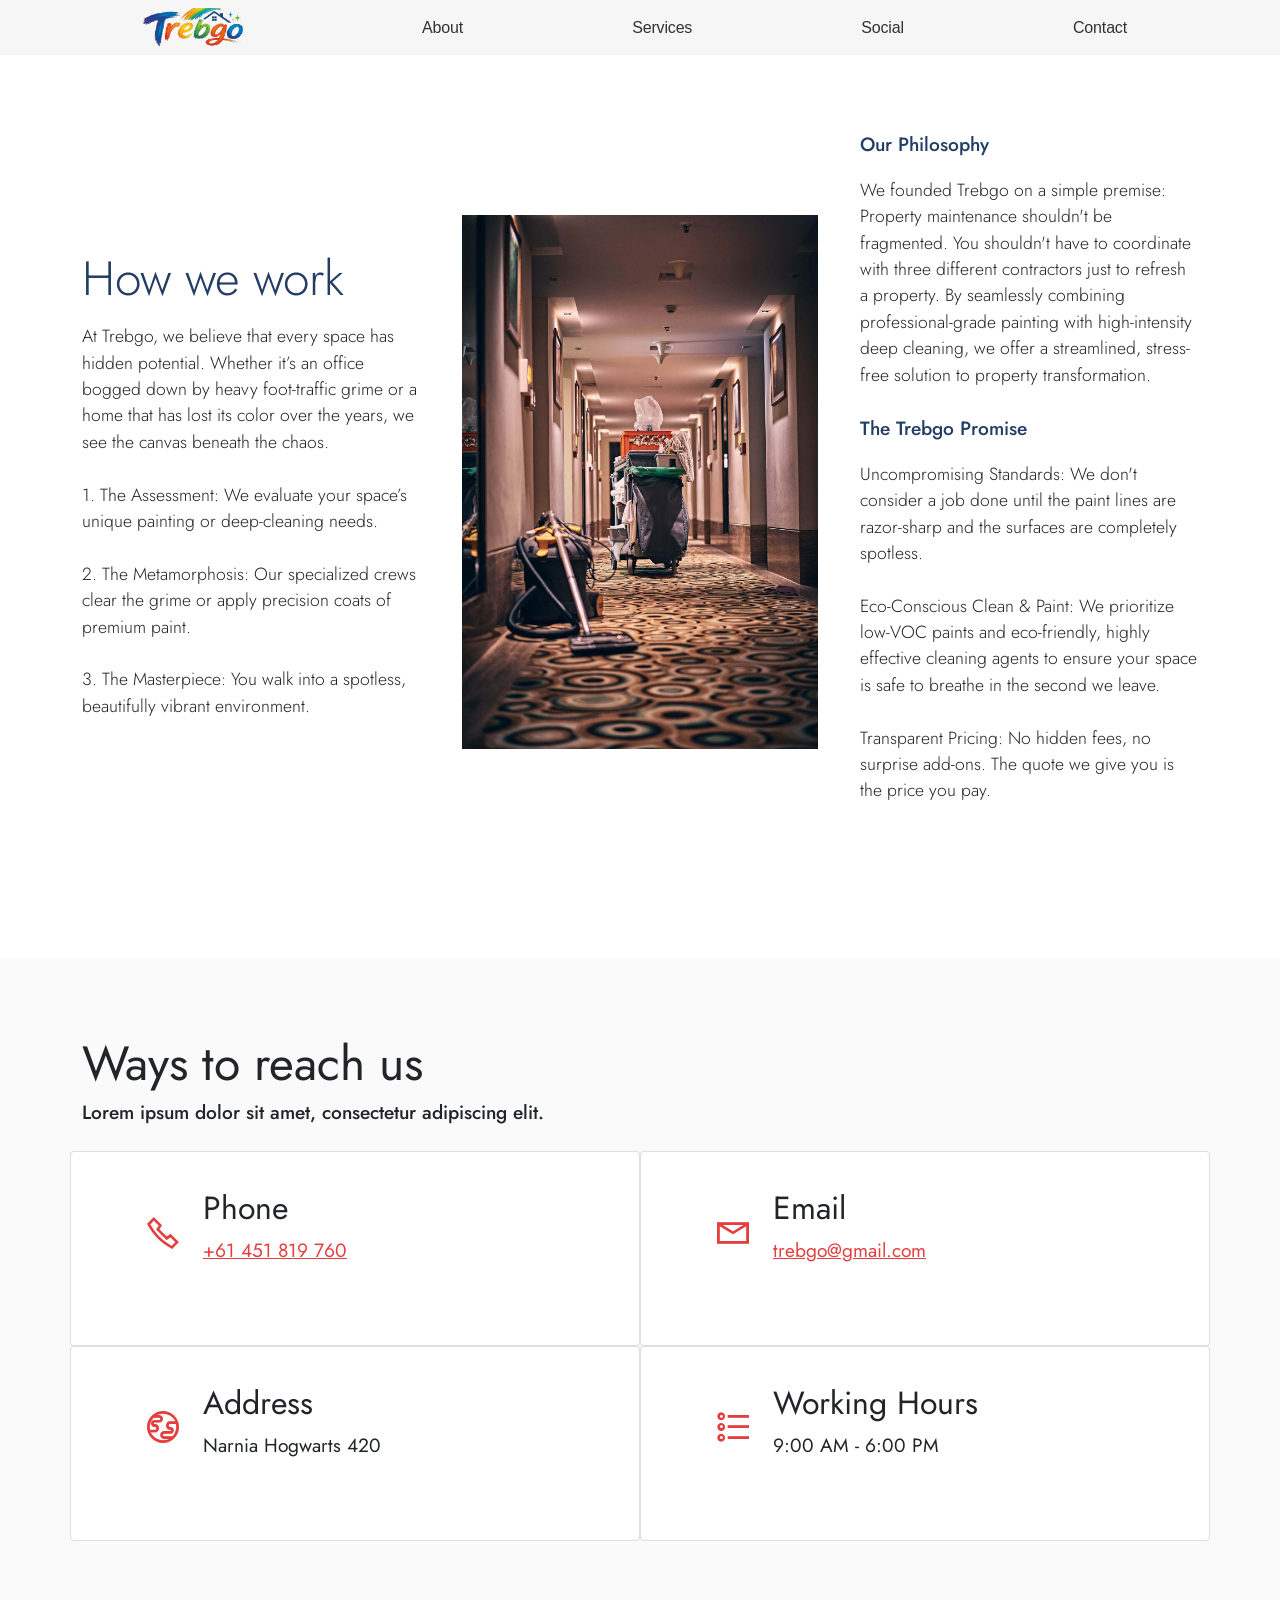
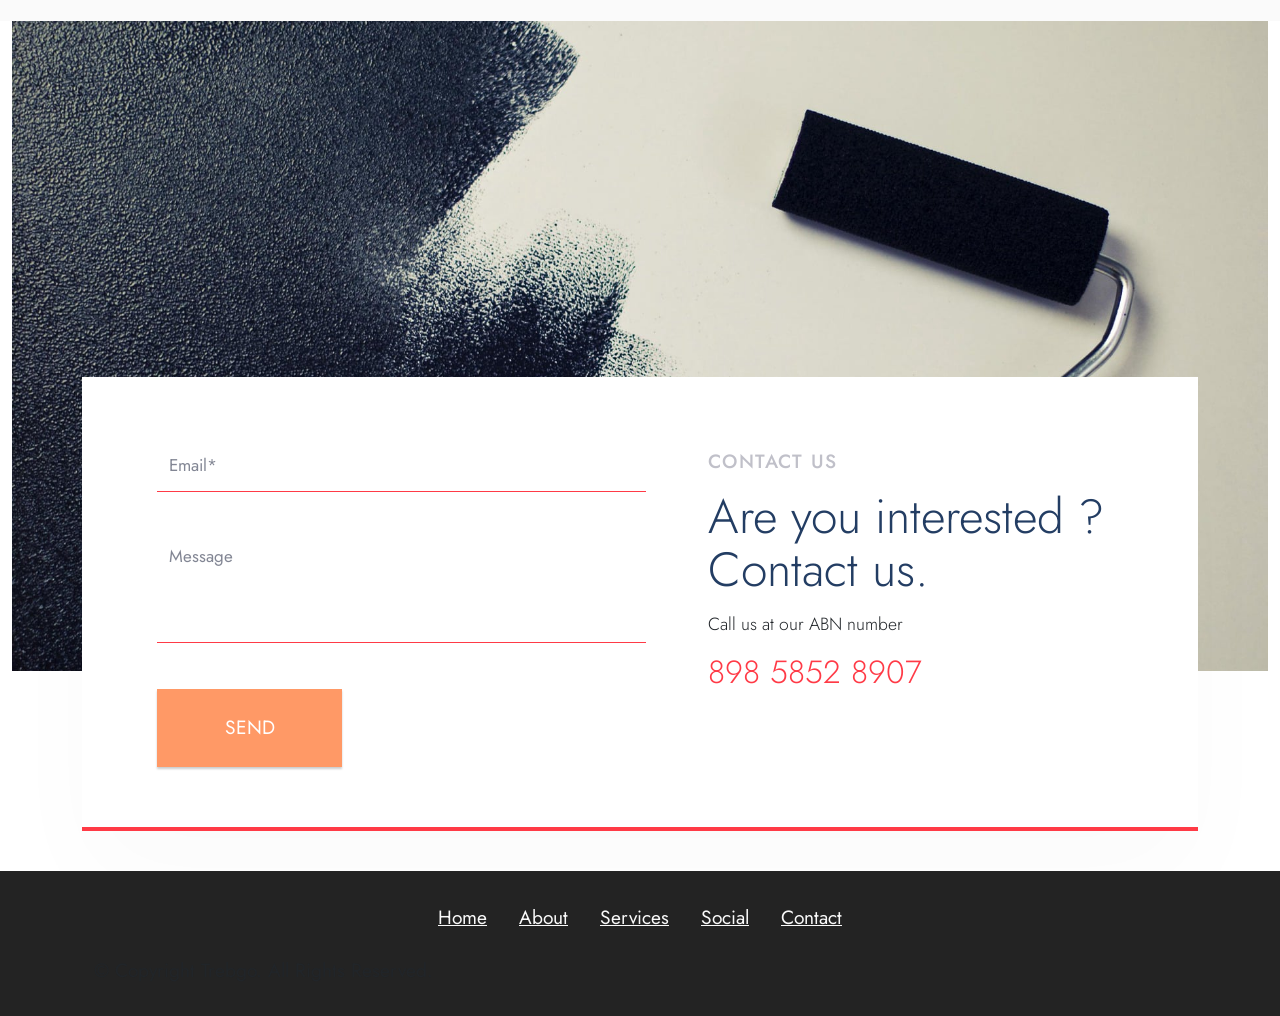
==== about.html @ 37dd0166 "Add files via upload" ====
<!DOCTYPE html>
<html  >
<head>

  <meta charset="UTF-8">
  <meta http-equiv="X-UA-Compatible" content="IE=edge">
  <meta name="generator" content="Mobirise v6.1.12, mobirise.com">
  <meta name="viewport" content="width=device-width, initial-scale=1, minimum-scale=1">
  <link rel="shortcut icon" href="assets/images/trebgoowl-128x149.png" type="image/x-icon">
  <meta name="description" content="Discover the story behind Trebgo. Learn how our seamless combination of precision painting and expert deep cleaning transforms properties with zero stress.">
  
  
  <title>About Trebgo | Professional Cleaning & Painting Experts</title>
  <link rel="stylesheet" href="assets/web/assets/mobirise-icons/mobirise-icons.css">
  <link rel="stylesheet" href="assets/web/assets/mobirise-icons2/mobirise2.css">
  <link rel="stylesheet" href="assets/bootstrap/css/bootstrap.min.css">
  <link rel="stylesheet" href="assets/socicon/css/styles.css">
  <link rel="stylesheet" href="assets/theme/css/style.css">
  <link rel="stylesheet" href="assets/nav/css/nav.css">
  <link rel="preload" href="https://fonts.googleapis.com/css?family=Jost:100,200,300,400,500,600,700,800,900,100i,200i,300i,400i,500i,600i,700i,800i,900i&display=swap" as="style" onload="this.onload=null;this.rel='stylesheet'">
  <noscript><link rel="stylesheet" href="https://fonts.googleapis.com/css?family=Jost:100,200,300,400,500,600,700,800,900,100i,200i,300i,400i,500i,600i,700i,800i,900i&display=swap"></noscript>
  <link rel="preload" as="style" href="assets/mobirise/css/mbr-additional.css?v=SrmOVX"><link rel="stylesheet" href="assets/mobirise/css/mbr-additional.css?v=SrmOVX" type="text/css">

  
  
  
</head>
<body>
  
<div class="shin-nav home">
        <div class="shin-bg">
            <div class="shin-container">
                <a href="index.html#top" class="shin-logo-link">
                    <img src="imgs/trebgologo.png" class="shin-logo">
                </a>

                <!--to a href class active shin-navlink-->
                <a class="shin-lnkdsktp shin-navlink" href="index.html#content5-g">About</a>
                <a class="shin-lnkdsktp shin-navlink" href="index.html#features2-8">Services</a>
                <a class="shin-lnkdsktp shin-navlink" href="index.html#features10-b">Social</a>
             
                <a class="shin-lnkdsktp shin-navlink" href="index.html#contacts2-1r">Contact</a>


                <div class="tempmenubar tempmobilemenu-1">
                    <input type="checkbox" name="mobilemain-1" id="mobilemain-1" />
                    <label for="mobilemain-1">
                        <span class="bar bar-1"></span>
                        <span class="bar bar-2"></span>
                        <span class="bar bar-3"></span>
                    </label>
                </div>

            </div>
        </div>



        <div class="temp-nav-tab-container mobile-show-red">
            <div class="temp-mainmobile-nav-border">
                <ul class="temp-right-ulli-mobile">

                    <li class="mb-link mb-apt-1">
                        <div>
                            <a class="shinmb-link" href="index.html#content5-g">
                                About
                            </a>
                        </div>
                    </li>
                    <li class="mb-link mb-apt-2">
                        <div>
                            <a class="shinmb-link" href="index.html#features2-8">
                                Services
                            </a>
                        </div>
                    </li>
                    <li class="mb-link mb-apt-3">
                        <div>
                            <a class="shinmb-link" href="index.html#features10-b">
                                Social
                            </a>
                        </div>
                    </li>
                    <li class="mb-link mb-apt-4">
                        <div>
                            <!--href class active-->
                            <a class="shinmb-link" href="index.html#contacts2-1r">Contact</a>
                        </div>
                    </li>
                </ul>

            </div>
        </div>





    </div>
    <!--end navbar-->



  <section data-bs-version="5.1" class="header3 cleanm4_header3 cid-vp82jwfzP4" id="header3-q">

	

	
	<div class="container">
		<div class="row align-items-center content-row">
			<div class="col-lg-4 wrap-block">
				<div class="contents">
					
					<h1 class="mbr-section-title mbr-fonts-style mbr-bold display-2">How we work</h1>
					
					<h4 class="mbr-text mbr-fonts-style mbr-regular mb-4 display-4">At Trebgo, we believe that every space has hidden potential. Whether it’s an office bogged down by heavy foot-traffic grime or a home that has lost its color over the years, we see the canvas beneath the chaos.<br><br>1. The Assessment: We evaluate your space’s unique painting or deep-cleaning needs.<br><br>2. The Metamorphosis: Our specialized crews clear the grime or apply precision coats of premium paint.<br><br>3. The Masterpiece: You walk into a spotless, beautifully vibrant environment.</h4>
					
				</div>
			</div>
			<div class="col-lg-4">
				<div class="image-wrap mb-5">
					<img src="assets/images/02.webp">
				</div>
			</div>
			<div class="col-lg-4 cards">
				<div class="cards-wrap d-flex">
					<div class="row-item">
						<div class="wrapper">
							
							<h4 class="mbr-fonts-style mbr-card-title mbr-semibold align-left pb-2 display-7">Our Philosophy</h4>

							<p class="mbr-text mbr-fonts-style mbr-regular align-left display-4">We founded Trebgo on a simple premise: Property maintenance shouldn't be fragmented. You shouldn't have to coordinate with three different contractors just to refresh a property. By seamlessly combining professional-grade painting with high-intensity deep cleaning, we offer a streamlined, stress-free solution to property transformation.&nbsp;<br></p>
						</div>
					</div>

					<div class="row-item">
						<div class="wrapper">
							
							<h4 class="mbr-fonts-style mbr-card-title mbr-semibold align-left pb-2 display-7">The Trebgo Promise</h4>

							<p class="mbr-text mbr-fonts-style mbr-regular align-left display-4">Uncompromising Standards: We don't consider a job done until the paint lines are razor-sharp and the surfaces are completely spotless.<br><br>Eco-Conscious Clean &amp; Paint: We prioritize low-VOC paints and eco-friendly, highly effective cleaning agents to ensure your space is safe to breathe in the second we leave.
<br><br>Transparent Pricing: No hidden fees, no surprise add-ons. The quote we give you is the price you pay.
<br>
<br>&nbsp;<br></p>
						</div>
					</div>

					

					
				</div>
			</div>
		</div>
	</div>
</section>

<section data-bs-version="5.1" class="contacts2 cid-vp7YXEDcEc" id="contacts2-n">
    <!---->
    
    
    <div class="container">
        <div class="mbr-section-head">
            <h3 class="mbr-section-title mbr-fonts-style align-center mb-0 display-2"><strong>Ways to reach us</strong></h3>
            <h4 class="mbr-section-subtitle mbr-fonts-style align-center mb-0 mt-2 display-7">Lorem ipsum dolor sit amet, consectetur adipiscing elit.</h4>
        </div>
        <div class="row justify-content-center mt-4">
            <div class="card col-12 col-md-6">
                <div class="card-wrapper">
                    <div class="image-wrapper">
                        <span class="mbr-iconfont mobi-mbri-phone mobi-mbri"></span>
                    </div>
                    <div class="text-wrapper">
                        <h6 class="card-title mbr-fonts-style mb-1 display-5">
                            <strong>Phone</strong>
                        </h6>
                        <p class="mbr-text mbr-fonts-style display-7">
                            <a href="tel:+61 451 819 760" class="text-primary">+61 451 819 760</a></p>
                    </div>
                </div>
            </div>
            <div class="card col-12 col-md-6">
                <div class="card-wrapper">
                    <div class="image-wrapper">
                        <span class="mbr-iconfont mobi-mbri-letter mobi-mbri"></span>
                    </div>
                    <div class="text-wrapper">
                        <h6 class="card-title mbr-fonts-style mb-1 display-5">
                            <strong>Email</strong>
                        </h6>
                        <p class="mbr-text mbr-fonts-style display-7">
                            <a href="mailto:trebgo@gmail.com" class="text-primary">trebgo@gmail.com</a>
                        </p>
                    </div>
                </div>
            </div>
            <div class="card col-12 col-md-6">
                <div class="card-wrapper">
                    <div class="image-wrapper">
                        <span class="mbr-iconfont mobi-mbri-globe mobi-mbri"></span>
                    </div>
                    <div class="text-wrapper">
                        <h6 class="card-title mbr-fonts-style mb-1 display-5">
                            <strong>Address</strong>
                        </h6>
                        <p class="mbr-text mbr-fonts-style display-7">Narnia Hogwarts 420</p>
                    </div>
                </div>
            </div>
            <div class="card col-12 col-md-6">
                <div class="card-wrapper">
                    <div class="image-wrapper">
                        <span class="mbr-iconfont mobi-mbri-bulleted-list mobi-mbri"></span>
                    </div>
                    <div class="text-wrapper">
                        <h6 class="card-title mbr-fonts-style mb-1 display-5">
                            <strong>Working Hours</strong>
                        </h6>
                        <p class="mbr-text mbr-fonts-style display-7">
                            9:00 AM - 6:00 PM</p>
                    </div>
                </div>
            </div>
        </div>
    </div>
</section>

<section data-bs-version="5.1" class="form2 modernm4_form2 cid-vp7YXFrHv3" id="form2-o">

    

    

    <div class="container-fluid">
        <div class="image">
            <div class="form__wrap">
                <div class="container">
                    <div class="inner__wrap">
                        <div class="row">
                            <div class="col-lg-6 subscribe__form">
                                <div class="d-flex" data-form-type="formoid">
                                    <!--Formbuilder Form-->
                                    <form action="https://mobirise.eu/" method="POST" class="mbr-form form-with-styler" data-form-title="Mobirise Form"><input type="hidden" name="email" data-form-email="true" value="yuryP2z4k5cwzWvtYin5/GFaJ1BYzn7L2uebjNge4PdK66Hzm5QcQBZjiRu8j5wtQE9nyNUBgIIUnS4DAD7qcAY5Vnnp/NVx2SFV8BWR2aD7dvV72xsCBi3s3MjPA4Hn.1+OsCRv8nTtU1My+htcr6UC3hksTMAT6OdST0ncrggEyIlVJgCHp3Kv+7l6VRKXkbQ9i4ZFizpRgAaHTWT3UyHu7JNaXXb9135Tj3FylJlFTXkqT+tcGYBmnzhIrPfXI">
                                        <div class="row">
                                            <div hidden="hidden" data-form-alert="" class="alert alert-success col-12">Thank you for contacting us. Well get back to you.</div>
                                            <div hidden="hidden" data-form-alert-danger="" class="alert alert-danger col-12"> </div>
                                        </div>
                                        <div class="dragArea row">
                                            <div class="col-lg-12 col-md-12 col-sm-12 form-group mb-3" data-for="e-mail">
                                                <input type="email" name="e-mail" placeholder="Email*" data-form-field="email" class="form-control display-7" value="" id="e-mail-form2-o">
                                            </div>
                                            <div class="col-lg-12 col-md-12 col-sm-12 form-group mb-3" data-for="message">
                                                <textarea name="message" placeholder="Message" data-form-field="message" class="form-control display-7" id="message-form2-o"></textarea>
                                            </div>

                                            <div class="col-7 input-group-btn d-flex"><button type="submit" class="btn btn-md btn-danger display-7">SEND</button></div>

                                        </div>
                                    </form>
                                    <!--Formbuilder Form-->
                                </div>
                            </div>
                            <div class="col-lg-6 title__block">
                                <h4 class="mbr-section-subtitle mbr-medium mbr-fonts-style display-7">CONTACT US
                                </h4>
                                <h3 class="mbr-section-title mbr-medium mbr-fonts-style display-2">Are you
                                    interested
                                    ? Contact us.<br></h3>
                                <p class="mbr-text mbr-fonts-style display-4">Call us at our ABN number</p>
                                <p class="phone mbr-fonts-style display-5">898 5852 8907</p>

                            </div>
                        </div>
                    </div>
                </div>
            </div>
        </div>

    </div>
</section>

<section data-bs-version="5.1" class="footer3 cid-vp7YXFNOnN" once="footers" id="footer3-p">

    

    

    <div class="container">
        <div class="row align-center mbr-white">
            <div class="row row-links">
                <ul class="foot-menu">
                    
                    
                    
                    
                    
                <li class="foot-menu-item mbr-fonts-style display-7"><a href="#top" class="text-white">Home</a></li><li class="foot-menu-item mbr-fonts-style display-7"><a href="index.html#content5-g" class="text-white text-primary">About</a></li><li class="foot-menu-item mbr-fonts-style display-7"><a href="index.html#features2-8" class="text-white text-primary">Services</a></li><li class="foot-menu-item mbr-fonts-style display-7"><a href="index.html#features10-b" class="text-white text-primary">Social</a></li><li class="foot-menu-item mbr-fonts-style display-7"><a href="index.html#contacts2-1r" class="text-white text-primary">Contact</a></li></ul>
            </div>
                       <div class="row social-row">
                <div class="social-list align-right pb-2">
                <div class="soc-item">
                        <a href="https://www.facebook.com/ShiNoGami" target="_blank">
                            <span class="mbr-iconfont mbr-iconfont-social socicon-twitter socicon"></span>
                        </a>
                    </div><div class="soc-item">
                        <a href="https://www.facebook.com/ShiNoGami" target="_blank">
                            <span class="mbr-iconfont mbr-iconfont-social socicon-facebook socicon"></span>
                        </a>
                    </div><div class="soc-item">
                        <a href="https://www.facebook.com/ShiNoGami" target="_blank">
                            <span class="mbr-iconfont mbr-iconfont-social socicon-youtube socicon"></span>
                        </a>
                    </div><div class="soc-item">
                        <a href="https://www.facebook.com/ShiNoGami" target="_blank">
                            <span class="mbr-iconfont mbr-iconfont-social socicon-instagram socicon"></span>
                        </a>
                    </div>
                </div>
            </div>
            <div class="row row-copirayt">
                <p class="mbr-text mb-0 mbr-fonts-style mbr-white align-center display-7">
                    © Copyright Trebgo. All Rights Reserved.
                </p>
            </div>
        </div>
    </div>
</section>


<script src="assets/bootstrap/js/bootstrap.bundle.min.js"></script>
  <script src="assets/smoothscroll/smooth-scroll.js"></script>
  <script src="assets/ytplayer/index.js"></script>
  <script src="assets/viewportchecker/viewportchecker.js"></script>
  <script src="assets/theme/js/script.js"></script>
  <script src="assets/formoid/formoid.min.js"></script>
  <script src="assets/nav/js/nav.js"></script>
  
  
</body>
</html>
---- assets/web/assets/mobirise-icons/mobirise-icons.css ----
@font-face {
  font-family: 'MobiriseIcons';
  src:  url('mobirise-icons.eot?spat4u');
  src:  url('mobirise-icons.eot?spat4u#iefix') format('embedded-opentype'),
    url('mobirise-icons.woff2?spat4u') format('woff2'),
    url('mobirise-icons.woff?spat4u') format('woff'),
    url('mobirise-icons.ttf?spat4u') format('truetype'),
    url('mobirise-icons.svg?spat4u#MobiriseIcons') format('svg');
  font-weight: normal;
  font-style: normal;
  font-display: swap;
}

[class^="mbri-"], [class*=" mbri-"] {
  /* use !important to prevent issues with browser extensions that change fonts */
  font-family: MobiriseIcons !important;
  speak: none;
  font-style: normal;
  font-weight: normal;
  font-variant: normal;
  text-transform: none;
  line-height: 1;

  /* Better Font Rendering =========== */
  -webkit-font-smoothing: antialiased;
  -moz-osx-font-smoothing: grayscale;
}

.mbri-add-submenu:before {
  content: "\e900";
}
.mbri-alert:before {
  content: "\e901";
}
.mbri-align-center:before {
  content: "\e902";
}
.mbri-align-justify:before {
  content: "\e903";
}
.mbri-align-left:before {
  content: "\e904";
}
.mbri-align-right:before {
  content: "\e905";
}
.mbri-android:before {
  content: "\e906";
}
.mbri-apple:before {
  content: "\e907";
}
.mbri-arrow-down:before {
  content: "\e908";
}
.mbri-arrow-next:before {
  content: "\e909";
}
.mbri-arrow-prev:before {
  content: "\e90a";
}
.mbri-arrow-up:before {
  content: "\e90b";
}
.mbri-bold:before {
  content: "\e90c";
}
.mbri-bookmark:before {
  content: "\e90d";
}
.mbri-bootstrap:before {
  content: "\e90e";
}
.mbri-briefcase:before {
  content: "\e90f";
}
.mbri-browse:before {
  content: "\e910";
}
.mbri-bulleted-list:before {
  content: "\e911";
}
.mbri-calendar:before {
  content: "\e912";
}
.mbri-camera:before {
  content: "\e913";
}
.mbri-cart-add:before {
  content: "\e914";
}
.mbri-cart-full:before {
  content: "\e915";
}
.mbri-cash:before {
  content: "\e916";
}
.mbri-change-style:before {
  content: "\e917";
}
.mbri-chat:before {
  content: "\e918";
}
.mbri-clock:before {
  content: "\e919";
}
.mbri-close:before {
  content: "\e91a";
}
.mbri-cloud:before {
  content: "\e91b";
}
.mbri-code:before {
  content: "\e91c";
}
.mbri-contact-form:before {
  content: "\e91d";
}
.mbri-credit-card:before {
  content: "\e91e";
}
.mbri-cursor-click:before {
  content: "\e91f";
}
.mbri-cust-feedback:before {
  content: "\e920";
}
.mbri-database:before {
  content: "\e921";
}
.mbri-delivery:before {
  content: "\e922";
}
.mbri-desktop:before {
  content: "\e923";
}
.mbri-devices:before {
  content: "\e924";
}
.mbri-down:before {
  content: "\e925";
}
.mbri-download:before {
  content: "\e989";
}
.mbri-drag-n-drop:before {
  content: "\e927";
}
.mbri-drag-n-drop2:before {
  content: "\e928";
}
.mbri-edit:before {
  content: "\e929";
}
.mbri-edit2:before {
  content: "\e92a";
}
.mbri-error:before {
  content: "\e92b";
}
.mbri-extension:before {
  content: "\e92c";
}
.mbri-features:before {
  content: "\e92d";
}
.mbri-file:before {
  content: "\e92e";
}
.mbri-flag:before {
  content: "\e92f";
}
.mbri-folder:before {
  content: "\e930";
}
.mbri-gift:before {
  content: "\e931";
}
.mbri-github:before {
  content: "\e932";
}
.mbri-globe:before {
  content: "\e933";
}
.mbri-globe-2:before {
  content: "\e934";
}
.mbri-growing-chart:before {
  content: "\e935";
}
.mbri-hearth:before {
  content: "\e936";
}
.mbri-help:before {
  content: "\e937";
}
.mbri-home:before {
  content: "\e938";
}
.mbri-hot-cup:before {
  content: "\e939";
}
.mbri-idea:before {
  content: "\e93a";
}
.mbri-image-gallery:before {
  content: "\e93b";
}
.mbri-image-slider:before {
  content: "\e93c";
}
.mbri-info:before {
  content: "\e93d";
}
.mbri-italic:before {
  content: "\e93e";
}
.mbri-key:before {
  content: "\e93f";
}
.mbri-laptop:before {
  content: "\e940";
}
.mbri-layers:before {
  content: "\e941";
}
.mbri-left-right:before {
  content: "\e942";
}
.mbri-left:before {
  content: "\e943";
}
.mbri-letter:before {
  content: "\e944";
}
.mbri-like:before {
  content: "\e945";
}
.mbri-link:before {
  content: "\e946";
}
.mbri-lock:before {
  content: "\e947";
}
.mbri-login:before {
  content: "\e948";
}
.mbri-logout:before {
  content: "\e949";
}
.mbri-magic-stick:before {
  content: "\e94a";
}
.mbri-map-pin:before {
  content: "\e94b";
}
.mbri-menu:before {
  content: "\e94c";
}
.mbri-mobile:before {
  content: "\e94d";
}
.mbri-mobile2:before {
  content: "\e94e";
}
.mbri-mobirise:before {
  content: "\e94f";
}
.mbri-more-horizontal:before {
  content: "\e950";
}
.mbri-more-vertical:before {
  content: "\e951";
}
.mbri-music:before {
  content: "\e952";
}
.mbri-new-file:before {
  content: "\e953";
}
.mbri-numbered-list:before {
  content: "\e954";
}
.mbri-opened-folder:before {
  content: "\e955";
}
.mbri-pages:before {
  content: "\e956";
}
.mbri-paper-plane:before {
  content: "\e957";
}
.mbri-paperclip:before {
  content: "\e958";
}
.mbri-photo:before {
  content: "\e959";
}
.mbri-photos:before {
  content: "\e95a";
}
.mbri-pin:before {
  content: "\e95b";
}
.mbri-play:before {
  content: "\e95c";
}
.mbri-plus:before {
  content: "\e95d";
}
.mbri-preview:before {
  content: "\e95e";
}
.mbri-print:before {
  content: "\e95f";
}
.mbri-protect:before {
  content: "\e960";
}
.mbri-question:before {
  content: "\e961";
}
.mbri-quote-left:before {
  content: "\e962";
}
.mbri-quote-right:before {
  content: "\e963";
}
.mbri-refresh:before {
  content: "\e964";
}
.mbri-responsive:before {
  content: "\e965";
}
.mbri-right:before {
  content: "\e966";
}
.mbri-rocket:before {
  content: "\e967";
}
.mbri-sad-face:before {
  content: "\e968";
}
.mbri-sale:before {
  content: "\e969";
}
.mbri-save:before {
  content: "\e96a";
}
.mbri-search:before {
  content: "\e96b";
}
.mbri-setting:before {
  content: "\e96c";
}
.mbri-setting2:before {
  content: "\e96d";
}
.mbri-setting3:before {
  content: "\e96e";
}
.mbri-share:before {
  content: "\e96f";
}
.mbri-shopping-bag:before {
  content: "\e970";
}
.mbri-shopping-basket:before {
  content: "\e971";
}
.mbri-shopping-cart:before {
  content: "\e972";
}
.mbri-sites:before {
  content: "\e973";
}
.mbri-smile-face:before {
  content: "\e974";
}
.mbri-speed:before {
  content: "\e975";
}
.mbri-star:before {
  content: "\e976";
}
.mbri-success:before {
  content: "\e977";
}
.mbri-sun:before {
  content: "\e978";
}
.mbri-sun2:before {
  content: "\e979";
}
.mbri-tablet:before {
  content: "\e97a";
}
.mbri-tablet-vertical:before {
  content: "\e97b";
}
.mbri-target:before {
  content: "\e97c";
}
.mbri-timer:before {
  content: "\e97d";
}
.mbri-to-ftp:before {
  content: "\e97e";
}
.mbri-to-local-drive:before {
  content: "\e97f";
}
.mbri-touch-swipe:before {
  content: "\e980";
}
.mbri-touch:before {
  content: "\e981";
}
.mbri-trash:before {
  content: "\e982";
}
.mbri-underline:before {
  content: "\e983";
}
.mbri-unlink:before {
  content: "\e984";
}
.mbri-unlock:before {
  content: "\e985";
}
.mbri-up-down:before {
  content: "\e986";
}
.mbri-up:before {
  content: "\e987";
}
.mbri-update:before {
  content: "\e988";
}
.mbri-upload:before {
 content: "\e926"; 
}
.mbri-user:before {
  content: "\e98a";
}
.mbri-user2:before {
  content: "\e98b";
}
.mbri-users:before {
  content: "\e98c";
}
.mbri-video:before {
  content: "\e98d";
}
.mbri-video-play:before {
  content: "\e98e";
}
.mbri-watch:before {
  content: "\e98f";
}
.mbri-website-theme:before {
  content: "\e990";
}
.mbri-wifi:before {
  content: "\e991";
}
.mbri-windows:before {
  content: "\e992";
}
.mbri-zoom-out:before {
  content: "\e993";
}
.mbri-redo:before {
  content: "\e994";
}
.mbri-undo:before {
  content: "\e995";
}
---- assets/web/assets/mobirise-icons2/mobirise2.css ----
@font-face {
  font-family: 'Moririse2';
  font-display: swap;
  src:  url('mobirise2.eot?f2bix4');
  src:  url('mobirise2.eot?f2bix4#iefix') format('embedded-opentype'),
    url('mobirise2.woff2?f2bix4') format('woff2'),
    url('mobirise2.woff?f2bix4') format('woff'),
    url('mobirise2.ttf?f2bix4') format('truetype'),
    url('mobirise2.svg?f2bix4#mobirise2') format('svg');
  font-weight: normal;
  font-style: normal;
}

[class^="mobi-"], [class*=" mobi-"] {
  /* use !important to prevent issues with browser extensions that change fonts */
  font-family: 'Moririse2' !important;
  speak: none;
  font-style: normal;
  font-weight: normal;
  font-variant: normal;
  text-transform: none;
  line-height: 1;

  /* Better Font Rendering =========== */
  -webkit-font-smoothing: antialiased;
  -moz-osx-font-smoothing: grayscale;
}

.mobi-mbri-add-submenu:before {
  content: "\e900";
}
.mobi-mbri-alert:before {
  content: "\e901";
}
.mobi-mbri-align-center:before {
  content: "\e902";
}
.mobi-mbri-align-justify:before {
  content: "\e903";
}
.mobi-mbri-align-left:before {
  content: "\e904";
}
.mobi-mbri-align-right:before {
  content: "\e905";
}
.mobi-mbri-android:before {
  content: "\e906";
}
.mobi-mbri-apple:before {
  content: "\e907";
}
.mobi-mbri-arrow-down:before {
  content: "\e908";
}
.mobi-mbri-arrow-next:before {
  content: "\e909";
}
.mobi-mbri-arrow-prev:before {
  content: "\e90a";
}
.mobi-mbri-arrow-up:before {
  content: "\e90b";
}
.mobi-mbri-bold:before {
  content: "\e90c";
}
.mobi-mbri-bookmark:before {
  content: "\e90d";
}
.mobi-mbri-bootstrap:before {
  content: "\e90e";
}
.mobi-mbri-briefcase:before {
  content: "\e90f";
}
.mobi-mbri-browse:before {
  content: "\e910";
}
.mobi-mbri-bulleted-list:before {
  content: "\e911";
}
.mobi-mbri-calendar:before {
  content: "\e912";
}
.mobi-mbri-camera:before {
  content: "\e913";
}
.mobi-mbri-cart-add:before {
  content: "\e914";
}
.mobi-mbri-cart-full:before {
  content: "\e915";
}
.mobi-mbri-cash:before {
  content: "\e916";
}
.mobi-mbri-change-style:before {
  content: "\e917";
}
.mobi-mbri-chat:before {
  content: "\e918";
}
.mobi-mbri-clock:before {
  content: "\e919";
}
.mobi-mbri-close:before {
  content: "\e91a";
}
.mobi-mbri-cloud:before {
  content: "\e91b";
}
.mobi-mbri-code:before {
  content: "\e91c";
}
.mobi-mbri-contact-form:before {
  content: "\e91d";
}
.mobi-mbri-credit-card:before {
  content: "\e91e";
}
.mobi-mbri-cursor-click:before {
  content: "\e91f";
}
.mobi-mbri-cust-feedback:before {
  content: "\e920";
}
.mobi-mbri-database:before {
  content: "\e921";
}
.mobi-mbri-delivery:before {
  content: "\e922";
}
.mobi-mbri-desktop:before {
  content: "\e923";
}
.mobi-mbri-devices:before {
  content: "\e924";
}
.mobi-mbri-down:before {
  content: "\e925";
}
.mobi-mbri-download-2:before {
  content: "\e926";
}
.mobi-mbri-download:before {
  content: "\e927";
}
.mobi-mbri-drag-n-drop-2:before {
  content: "\e928";
}
.mobi-mbri-drag-n-drop:before {
  content: "\e929";
}
.mobi-mbri-edit-2:before {
  content: "\e92a";
}
.mobi-mbri-edit:before {
  content: "\e92b";
}
.mobi-mbri-error:before {
  content: "\e92c";
}
.mobi-mbri-extension:before {
  content: "\e92d";
}
.mobi-mbri-features:before {
  content: "\e92e";
}
.mobi-mbri-file:before {
  content: "\e92f";
}
.mobi-mbri-flag:before {
  content: "\e930";
}
.mobi-mbri-folder:before {
  content: "\e931";
}
.mobi-mbri-gift:before {
  content: "\e932";
}
.mobi-mbri-github:before {
  content: "\e933";
}
.mobi-mbri-globe-2:before {
  content: "\e934";
}
.mobi-mbri-globe:before {
  content: "\e935";
}
.mobi-mbri-growing-chart:before {
  content: "\e936";
}
.mobi-mbri-hearth:before {
  content: "\e937";
}
.mobi-mbri-help:before {
  content: "\e938";
}
.mobi-mbri-home:before {
  content: "\e939";
}
.mobi-mbri-hot-cup:before {
  content: "\e93a";
}
.mobi-mbri-idea:before {
  content: "\e93b";
}
.mobi-mbri-image-gallery:before {
  content: "\e93c";
}
.mobi-mbri-image-slider:before {
  content: "\e93d";
}
.mobi-mbri-info:before {
  content: "\e93e";
}
.mobi-mbri-italic:before {
  content: "\e93f";
}
.mobi-mbri-key:before {
  content: "\e940";
}
.mobi-mbri-laptop:before {
  content: "\e941";
}
.mobi-mbri-layers:before {
  content: "\e942";
}
.mobi-mbri-left-right:before {
  content: "\e943";
}
.mobi-mbri-left:before {
  content: "\e944";
}
.mobi-mbri-letter:before {
  content: "\e945";
}
.mobi-mbri-like:before {
  content: "\e946";
}
.mobi-mbri-link:before {
  content: "\e947";
}
.mobi-mbri-lock:before {
  content: "\e948";
}
.mobi-mbri-login:before {
  content: "\e949";
}
.mobi-mbri-logout:before {
  content: "\e94a";
}
.mobi-mbri-magic-stick:before {
  content: "\e94b";
}
.mobi-mbri-map-pin:before {
  content: "\e94c";
}
.mobi-mbri-menu:before {
  content: "\e94d";
}
.mobi-mbri-mobile-2:before {
  content: "\e94e";
}
.mobi-mbri-mobile-horizontal:before {
  content: "\e94f";
}
.mobi-mbri-mobile:before {
  content: "\e950";
}
.mobi-mbri-mobirise:before {
  content: "\e951";
}
.mobi-mbri-more-horizontal:before {
  content: "\e952";
}
.mobi-mbri-more-vertical:before {
  content: "\e953";
}
.mobi-mbri-music:before {
  content: "\e954";
}
.mobi-mbri-new-file:before {
  content: "\e955";
}
.mobi-mbri-numbered-list:before {
  content: "\e956";
}
.mobi-mbri-opened-folder:before {
  content: "\e957";
}
.mobi-mbri-pages:before {
  content: "\e958";
}
.mobi-mbri-paper-plane:before {
  content: "\e959";
}
.mobi-mbri-paperclip:before {
  content: "\e95a";
}
.mobi-mbri-phone:before {
  content: "\e95b";
}
.mobi-mbri-photo:before {
  content: "\e95c";
}
.mobi-mbri-photos:before {
  content: "\e95d";
}
.mobi-mbri-pin:before {
  content: "\e95e";
}
.mobi-mbri-play:before {
  content: "\e95f";
}
.mobi-mbri-plus:before {
  content: "\e960";
}
.mobi-mbri-preview:before {
  content: "\e961";
}
.mobi-mbri-print:before {
  content: "\e962";
}
.mobi-mbri-protect:before {
  content: "\e963";
}
.mobi-mbri-question:before {
  content: "\e964";
}
.mobi-mbri-quote-left:before {
  content: "\e965";
}
.mobi-mbri-quote-right:before {
  content: "\e966";
}
.mobi-mbri-redo:before {
  content: "\e967";
}
.mobi-mbri-refresh:before {
  content: "\e968";
}
.mobi-mbri-responsive-2:before {
  content: "\e969";
}
.mobi-mbri-responsive:before {
  content: "\e96a";
}
.mobi-mbri-right:before {
  content: "\e96b";
}
.mobi-mbri-rocket:before {
  content: "\e96c";
}
.mobi-mbri-sad-face:before {
  content: "\e96d";
}
.mobi-mbri-sale:before {
  content: "\e96e";
}
.mobi-mbri-save:before {
  content: "\e96f";
}
.mobi-mbri-search:before {
  content: "\e970";
}
.mobi-mbri-setting-2:before {
  content: "\e971";
}
.mobi-mbri-setting-3:before {
  content: "\e972";
}
.mobi-mbri-setting:before {
  content: "\e973";
}
.mobi-mbri-share:before {
  content: "\e974";
}
.mobi-mbri-shopping-bag:before {
  content: "\e975";
}
.mobi-mbri-shopping-basket:before {
  content: "\e976";
}
.mobi-mbri-shopping-cart:before {
  content: "\e977";
}
.mobi-mbri-sites:before {
  content: "\e978";
}
.mobi-mbri-smile-face:before {
  content: "\e979";
}
.mobi-mbri-speed:before {
  content: "\e97a";
}
.mobi-mbri-star:before {
  content: "\e97b";
}
.mobi-mbri-success:before {
  content: "\e97c";
}
.mobi-mbri-sun:before {
  content: "\e97d";
}
.mobi-mbri-sun2:before {
  content: "\e97e";
}
.mobi-mbri-tablet-vertical:before {
  content: "\e97f";
}
.mobi-mbri-tablet:before {
  content: "\e980";
}
.mobi-mbri-target:before {
  content: "\e981";
}
.mobi-mbri-timer:before {
  content: "\e982";
}
.mobi-mbri-to-ftp:before {
  content: "\e983";
}
.mobi-mbri-to-local-drive:before {
  content: "\e984";
}
.mobi-mbri-touch-swipe:before {
  content: "\e985";
}
.mobi-mbri-touch:before {
  content: "\e986";
}
.mobi-mbri-trash:before {
  content: "\e987";
}
.mobi-mbri-underline:before {
  content: "\e988";
}
.mobi-mbri-undo:before {
  content: "\e989";
}
.mobi-mbri-unlink:before {
  content: "\e98a";
}
.mobi-mbri-unlock:before {
  content: "\e98b";
}
.mobi-mbri-up-down:before {
  content: "\e98c";
}
.mobi-mbri-up:before {
  content: "\e98d";
}
.mobi-mbri-update:before {
  content: "\e98e";
}
.mobi-mbri-upload-2:before {
  content: "\e98f";
}
.mobi-mbri-upload:before {
  content: "\e990";
}
.mobi-mbri-user-2:before {
  content: "\e991";
}
.mobi-mbri-user:before {
  content: "\e992";
}
.mobi-mbri-users:before {
  content: "\e993";
}
.mobi-mbri-video-play:before {
  content: "\e994";
}
.mobi-mbri-video:before {
  content: "\e995";
}
.mobi-mbri-watch:before {
  content: "\e996";
}
.mobi-mbri-website-theme-2:before {
  content: "\e997";
}
.mobi-mbri-website-theme:before {
  content: "\e998";
}
.mobi-mbri-wifi:before {
  content: "\e999";
}
.mobi-mbri-windows:before {
  content: "\e99a";
}
.mobi-mbri-zoom-in:before {
  content: "\e99b";
}
.mobi-mbri-zoom-out:before {
  content: "\e99c";
}
---- assets/nav/css/nav.css ----
.shin-bg{
    background-color: #f6f6f6;
    width: 100%;
  
  }
.shin-logo-link{
    display: flex;
    align-items: center;
    padding: 10px;
    transform: translateX(-10px);
  }
.shin-navlink{
    white-space: nowrap;
    outline: none;
    text-decoration: none;
  color: hwb(0 0% 100% / 0.8);
  letter-spacing: -.01em;
  font-size: 12pt;
  font-family: "Lato", sans-serif;
    padding: 10px 10px;
  }
@media (min-width:766px){

  .shin-nav{
    position: sticky;
    top: 0;
    z-index: 2031;
  }
    .shin-container{
    height: 55px;
    padding-left: 45px;
    padding-right: 45px;
    max-width: 1084px;
    display: flex;
    align-items: center;
    justify-content: space-between;
    width: 100%;
    margin: 0 auto;
  }
    .shin-lnkdsktp{
    display: block;
    cursor: pointer;
  }
  .shin-lnkdsktp:active{
    transition: all .25s;
    transform: scale(0.9);
  }
     .shin-logo{
      width: 100px;
    }
      .temp-nav-tab-container{
  display: none !important;
  }
  .shinglass{
    background:rgba(250, 250, 252, 0.8) !important;
    backdrop-filter: saturate(180%) blur(20px);
    -webkit-backdrop-filter: saturate(180%) blur(20px);
    
   
    }

  .tempmenubar {
  display: none;
  }

}

.tempmenubar label {
  width: 100%;
  height: 100%;
  display: block;
  transition: all 0.35s;
  cursor: pointer;
}

.mobile-show-red{
  display: none;
}

/* ===------ Burger 1 ------=== */
.tempmobilemenu-1 input:checked ~ label .bar-1 {
  top:20px;
  transform: rotate(45deg);
}
.tempmobilemenu-1 input:checked ~ label .bar-2 {
  left: -100%;
}
.tempmobilemenu-1 input:checked ~ label .bar-3 {
  top: 20px;
  transform: rotate(-45deg);
}

/* ===------ Burger 2 ------=== */
@-webkit-keyframes a-burger2bar1 {
  0% {
    top: 4px;
  }
  50% {
    top: 18px;
    transform: rotate(0);
  }
  100% {
    top: 18px;
    transform: rotate(45deg);
  }
}
@keyframes a-burger2bar1 {
  0% {
    top: 4px;
  }
  50% {
    top: 18px;
    transform: rotate(0);
  }
  100% {
    top: 18px;
    transform: rotate(45deg);
  }
}
@-webkit-keyframes a-burger2bar2 {
  100% {
    opacity: 0;
  }
}
@keyframes a-burger2bar2 {
  100% {
    opacity: 0;
  }
}
@-webkit-keyframes a-burger2bar3 {
  0% {
    top: 32px;
  }
  50% {
    top: 18px;
    transform: rotate(0);
  }
  100% {
    top: 18px;
    transform: rotate(-45deg);
  }
}
@keyframes a-burger2bar3 {
  0% {
    top: 32px;
  }
  50% {
    top: 18px;
    transform: rotate(0);
  }
  100% {
    top: 18px;
    transform: rotate(-45deg);
  }
}
.burger-2 input:checked ~ label .bar-1 {
  -webkit-animation: a-burger2bar1 0.35s forwards;
          animation: a-burger2bar1 0.35s forwards;
}
.burger-2 input:checked ~ label .bar-2 {
  -webkit-animation: a-burger2bar2 0.35s forwards;
          animation: a-burger2bar2 0.35s forwards;
}
.burger-2 input:checked ~ label .bar-3 {
  -webkit-animation: a-burger2bar3 0.35s forwards;
          animation: a-burger2bar3 0.35s forwards;
}

/* ===------ Burger 3 ------=== */
.burger-3 input:checked ~ label {
  transform: rotate(90deg);
}
.burger-3 input:checked ~ label .bar-1 {
  top: 18px;
  transform: rotate(45deg);
}
.burger-3 input:checked ~ label .bar-2 {
  left: 100%;
}
.burger-3 input:checked ~ label .bar-3 {
  top: 18px;
  transform: rotate(-45deg);
}


@media (max-width: 767px) {
.body-control{
    overflow: hidden !important;
    height: 100% !important;
  }

  .shin-nav{
    position: fixed;
    top: 0;
    z-index: 2031;
    margin-left: -100%;
    transition: all 0.5s ease;
    width: 100%;
  }
  .shin-nav.home{
    margin-left: 0;
    position: sticky;
   }
   .shin-nav.home.nosticky{
    margin-left: 0;
    position:relative !important;
   }
.shin-container{
    height: 55px;
    padding-left: 25px;
    padding-right: 25px;
    display: flex;
    align-items: center;
    justify-content: space-between;
    width: 100%;
  
    gap: 20px;
  }
.shin-lnkdsktp{
  display: none;
}


  .temp-nav-tab-container{
    display: none;
    background: #f6f6f6;
    width: 100%;
    position: absolute;
    z-index: 1037;
    height: 100vh;
    box-sizing: border-box;
  }
  .temp-mainmobile-nav-border{
    background-color: #f6f6f6;
 
   width: 100%;
   padding-top: 30px;
     margin-left: auto;
     margin-right: auto;
  }
       .shin-logo{
      width: 100px;
    }
  .temp-right-ulli-mobile{
    width: 100%;
    margin-left: auto;
    margin-right: auto;
    position: relative;
    display: block;
    list-style-type: none;
padding-left: 15%;

  }
  .temp-right-ulli-mobile li{
  position: relative;
  width: 100%;
}


.mbslide-1{
  transition: 400ms;
  left: 0;
  }
  .mbslide-2{
    transition: 500ms;
    left: 0;
    }
  .mbslide-3{
      transition: 600ms;
      left: 0;
  }
    .mbslide-4{
      transition: 700ms;
      left: 0;
  }
  .mbslide-5{
    transition: 800ms;
    left: 0;
}
.mbslide-6{
  transition: 900ms;
  left: 0;
}


.temp-right-ulli-mobile li div{
  display: block;
  font-size: 20pt;
  color: #0b0b0b;
  font-family: 'MyriadPro-SemiBold' ,"Lato" ,Arial,sans-serif;
  transition: all 0.35s;
  margin-bottom: 20px;
  padding-bottom:10px;
  width: 100%;
  opacity: 1;
  transition: 0.20s ease-in-out;
}
.temp-right-ulli-mobile div:hover{
  opacity: 0.3;
  cursor: pointer;
    }
.temp-right-ulli-mobile li div a{
      color: inherit;
text-decoration: none;
outline: none;
font-family: inherit;
    }
    .temp-right-ulli-mobile li div a.active{
color: rgb(199, 199, 199);
    }



   .shinglass{
    background:rgba(250, 250, 252, 0.8) !important;
    backdrop-filter: saturate(180%) blur(20px);
    -webkit-backdrop-filter: saturate(180%) blur(20px);
    
   
    }

}






.tempmenubar input[type=checkbox] {
  display: none;
}
.bar {
  width: 100%;
  height: 2px;
  display: block;
  position: absolute;
  left: 0;
  background: #101010;
  border-radius: 10px;
  transition: all 0.35s;
  pointer-events: none;
}
.bar-1 {
  top: 16px;
}

.bar-2 {
  display: none;
  top: 20px;
}

.bar-3 {
  top: 24px;
}
@media (max-width: 767px) {
  .tempmenubar {
    min-width: 20px;
    max-width: 20px;
    height: 42px;
    position: relative;
    overflow: hidden;
  }


  .mb-link{
    left: 150%;
  }
  .mbslide-1{
  transition: 400ms;
  left: 0;
  }
  .mbslide-2{
    transition: 500ms;
    left: 0;
    }
  .mbslide-3{
      transition: 600ms;
      left: 0;
  }
    .mbslide-4{
      transition: 700ms;
      left: 0;
  }
  .mbslide-5{
    transition: 800ms;
    left: 0;
}
.mbslide-6{
  transition: 900ms;
  left: 0;
}
}
---- assets/mobirise/css/mbr-additional.css ----
.btn {
  border-width: 2px;
}
body {
  font-family: Jost;
}
.display-1 {
  font-family: 'Jost', sans-serif;
  font-size: 4rem;
  line-height: 1.1;
}
.display-1 > .mbr-iconfont {
  font-size: 5rem;
}
.display-2 {
  font-family: 'Jost', sans-serif;
  font-size: 3rem;
  line-height: 1.1;
}
.display-2 > .mbr-iconfont {
  font-size: 3.75rem;
}
.display-4 {
  font-family: 'Jost', sans-serif;
  font-size: 1.1rem;
  line-height: 1.5;
}
.display-4 > .mbr-iconfont {
  font-size: 1.375rem;
}
.display-5 {
  font-family: 'Jost', sans-serif;
  font-size: 2rem;
  line-height: 1.5;
}
.display-5 > .mbr-iconfont {
  font-size: 2.5rem;
}
.display-7 {
  font-family: 'Jost', sans-serif;
  font-size: 1.2rem;
  line-height: 1.5;
}
.display-7 > .mbr-iconfont {
  font-size: 1.5rem;
}
/* ---- Fluid typography for mobile devices ---- */
/* 1.4 - font scale ratio ( bootstrap == 1.42857 ) */
/* 100vw - current viewport width */
/* (48 - 20)  48 == 48rem == 768px, 20 == 20rem == 320px(minimal supported viewport) */
/* 0.65 - min scale variable, may vary */
@media (max-width: 992px) {
  .display-1 {
    font-size: 3.2rem;
  }
}
@media (max-width: 768px) {
  .display-1 {
    font-size: 2.8rem;
    font-size: calc( 2.05rem + (4 - 2.05) * ((100vw - 20rem) / (48 - 20)));
    line-height: calc( 1.1 * (2.05rem + (4 - 2.05) * ((100vw - 20rem) / (48 - 20))));
  }
  .display-2 {
    font-size: 2.4rem;
    font-size: calc( 1.7rem + (3 - 1.7) * ((100vw - 20rem) / (48 - 20)));
    line-height: calc( 1.3 * (1.7rem + (3 - 1.7) * ((100vw - 20rem) / (48 - 20))));
  }
  .display-4 {
    font-size: 0.88rem;
    font-size: calc( 1.0350000000000001rem + (1.1 - 1.0350000000000001) * ((100vw - 20rem) / (48 - 20)));
    line-height: calc( 1.4 * (1.0350000000000001rem + (1.1 - 1.0350000000000001) * ((100vw - 20rem) / (48 - 20))));
  }
  .display-5 {
    font-size: 1.6rem;
    font-size: calc( 1.35rem + (2 - 1.35) * ((100vw - 20rem) / (48 - 20)));
    line-height: calc( 1.4 * (1.35rem + (2 - 1.35) * ((100vw - 20rem) / (48 - 20))));
  }
  .display-7 {
    font-size: 0.96rem;
    font-size: calc( 1.07rem + (1.2 - 1.07) * ((100vw - 20rem) / (48 - 20)));
    line-height: calc( 1.4 * (1.07rem + (1.2 - 1.07) * ((100vw - 20rem) / (48 - 20))));
  }
}
/* Buttons */
.btn {
  padding: 0.6rem 1.2rem;
  border-radius: 4px;
}
.btn-sm {
  padding: 0.6rem 1.2rem;
  border-radius: 4px;
}
.btn-md {
  padding: 0.6rem 1.2rem;
  border-radius: 4px;
}
.btn-lg {
  padding: 1rem 2.6rem;
  border-radius: 4px;
}
.bg-primary {
  background-color: #e43f3f !important;
}
.bg-success {
  background-color: #40b0bf !important;
}
.bg-info {
  background-color: #47b5ed !important;
}
.bg-warning {
  background-color: #ffe161 !important;
}
.bg-danger {
  background-color: #ff9966 !important;
}
.btn-primary,
.btn-primary:active {
  background-color: #e43f3f !important;
  border-color: #e43f3f !important;
  color: #ffffff !important;
  box-shadow: 0 2px 2px 0 rgba(0, 0, 0, 0.2);
}
.btn-primary:hover,
.btn-primary:focus,
.btn-primary.focus,
.btn-primary.active {
  color: #ffffff !important;
  background-color: #b31919 !important;
  border-color: #b31919 !important;
  box-shadow: 0 2px 5px 0 rgba(0, 0, 0, 0.2);
}
.btn-primary.disabled,
.btn-primary:disabled {
  color: #ffffff !important;
  background-color: #b31919 !important;
  border-color: #b31919 !important;
}
.btn-secondary,
.btn-secondary:active {
  background-color: #ff6666 !important;
  border-color: #ff6666 !important;
  color: #ffffff !important;
  box-shadow: 0 2px 2px 0 rgba(0, 0, 0, 0.2);
}
.btn-secondary:hover,
.btn-secondary:focus,
.btn-secondary.focus,
.btn-secondary.active {
  color: #ffffff !important;
  background-color: #ff0f0f !important;
  border-color: #ff0f0f !important;
  box-shadow: 0 2px 5px 0 rgba(0, 0, 0, 0.2);
}
.btn-secondary.disabled,
.btn-secondary:disabled {
  color: #ffffff !important;
  background-color: #ff0f0f !important;
  border-color: #ff0f0f !important;
}
.btn-info,
.btn-info:active {
  background-color: #47b5ed !important;
  border-color: #47b5ed !important;
  color: #ffffff !important;
  box-shadow: 0 2px 2px 0 rgba(0, 0, 0, 0.2);
}
.btn-info:hover,
.btn-info:focus,
.btn-info.focus,
.btn-info.active {
  color: #ffffff !important;
  background-color: #148cca !important;
  border-color: #148cca !important;
  box-shadow: 0 2px 5px 0 rgba(0, 0, 0, 0.2);
}
.btn-info.disabled,
.btn-info:disabled {
  color: #ffffff !important;
  background-color: #148cca !important;
  border-color: #148cca !important;
}
.btn-success,
.btn-success:active {
  background-color: #40b0bf !important;
  border-color: #40b0bf !important;
  color: #ffffff !important;
  box-shadow: 0 2px 2px 0 rgba(0, 0, 0, 0.2);
}
.btn-success:hover,
.btn-success:focus,
.btn-success.focus,
.btn-success.active {
  color: #ffffff !important;
  background-color: #2a747e !important;
  border-color: #2a747e !important;
  box-shadow: 0 2px 5px 0 rgba(0, 0, 0, 0.2);
}
.btn-success.disabled,
.btn-success:disabled {
  color: #ffffff !important;
  background-color: #2a747e !important;
  border-color: #2a747e !important;
}
.btn-warning,
.btn-warning:active {
  background-color: #ffe161 !important;
  border-color: #ffe161 !important;
  color: #614f00 !important;
  box-shadow: 0 2px 2px 0 rgba(0, 0, 0, 0.2);
}
.btn-warning:hover,
.btn-warning:focus,
.btn-warning.focus,
.btn-warning.active {
  color: #0a0800 !important;
  background-color: #ffd10a !important;
  border-color: #ffd10a !important;
  box-shadow: 0 2px 5px 0 rgba(0, 0, 0, 0.2);
}
.btn-warning.disabled,
.btn-warning:disabled {
  color: #614f00 !important;
  background-color: #ffd10a !important;
  border-color: #ffd10a !important;
}
.btn-danger,
.btn-danger:active {
  background-color: #ff9966 !important;
  border-color: #ff9966 !important;
  color: #ffffff !important;
  box-shadow: 0 2px 2px 0 rgba(0, 0, 0, 0.2);
}
.btn-danger:hover,
.btn-danger:focus,
.btn-danger.focus,
.btn-danger.active {
  color: #ffffff !important;
  background-color: #ff5f0f !important;
  border-color: #ff5f0f !important;
  box-shadow: 0 2px 5px 0 rgba(0, 0, 0, 0.2);
}
.btn-danger.disabled,
.btn-danger:disabled {
  color: #ffffff !important;
  background-color: #ff5f0f !important;
  border-color: #ff5f0f !important;
}
.btn-white,
.btn-white:active {
  background-color: #fafafa !important;
  border-color: #fafafa !important;
  color: #7a7a7a !important;
  box-shadow: 0 2px 2px 0 rgba(0, 0, 0, 0.2);
}
.btn-white:hover,
.btn-white:focus,
.btn-white.focus,
.btn-white.active {
  color: #4f4f4f !important;
  background-color: #cfcfcf !important;
  border-color: #cfcfcf !important;
  box-shadow: 0 2px 5px 0 rgba(0, 0, 0, 0.2);
}
.btn-white.disabled,
.btn-white:disabled {
  color: #7a7a7a !important;
  background-color: #cfcfcf !important;
  border-color: #cfcfcf !important;
}
.btn-black,
.btn-black:active {
  background-color: #232323 !important;
  border-color: #232323 !important;
  color: #ffffff !important;
  box-shadow: 0 2px 2px 0 rgba(0, 0, 0, 0.2);
}
.btn-black:hover,
.btn-black:focus,
.btn-black.focus,
.btn-black.active {
  color: #ffffff !important;
  background-color: #000000 !important;
  border-color: #000000 !important;
  box-shadow: 0 2px 5px 0 rgba(0, 0, 0, 0.2);
}
.btn-black.disabled,
.btn-black:disabled {
  color: #ffffff !important;
  background-color: #000000 !important;
  border-color: #000000 !important;
}
.btn-primary-outline,
.btn-primary-outline:active {
  background-color: transparent !important;
  border-color: #e43f3f;
  color: #e43f3f;
}
.btn-primary-outline:hover,
.btn-primary-outline:focus,
.btn-primary-outline.focus,
.btn-primary-outline.active {
  color: #b31919 !important;
  background-color: transparent!important;
  border-color: #b31919 !important;
  box-shadow: none!important;
}
.btn-primary-outline.disabled,
.btn-primary-outline:disabled {
  color: #ffffff !important;
  background-color: #e43f3f !important;
  border-color: #e43f3f !important;
}
.btn-secondary-outline,
.btn-secondary-outline:active {
  background-color: transparent !important;
  border-color: #ff6666;
  color: #ff6666;
}
.btn-secondary-outline:hover,
.btn-secondary-outline:focus,
.btn-secondary-outline.focus,
.btn-secondary-outline.active {
  color: #ff0f0f !important;
  background-color: transparent!important;
  border-color: #ff0f0f !important;
  box-shadow: none!important;
}
.btn-secondary-outline.disabled,
.btn-secondary-outline:disabled {
  color: #ffffff !important;
  background-color: #ff6666 !important;
  border-color: #ff6666 !important;
}
.btn-info-outline,
.btn-info-outline:active {
  background-color: transparent !important;
  border-color: #47b5ed;
  color: #47b5ed;
}
.btn-info-outline:hover,
.btn-info-outline:focus,
.btn-info-outline.focus,
.btn-info-outline.active {
  color: #148cca !important;
  background-color: transparent!important;
  border-color: #148cca !important;
  box-shadow: none!important;
}
.btn-info-outline.disabled,
.btn-info-outline:disabled {
  color: #ffffff !important;
  background-color: #47b5ed !important;
  border-color: #47b5ed !important;
}
.btn-success-outline,
.btn-success-outline:active {
  background-color: transparent !important;
  border-color: #40b0bf;
  color: #40b0bf;
}
.btn-success-outline:hover,
.btn-success-outline:focus,
.btn-success-outline.focus,
.btn-success-outline.active {
  color: #2a747e !important;
  background-color: transparent!important;
  border-color: #2a747e !important;
  box-shadow: none!important;
}
.btn-success-outline.disabled,
.btn-success-outline:disabled {
  color: #ffffff !important;
  background-color: #40b0bf !important;
  border-color: #40b0bf !important;
}
.btn-warning-outline,
.btn-warning-outline:active {
  background-color: transparent !important;
  border-color: #ffe161;
  color: #ffe161;
}
.btn-warning-outline:hover,
.btn-warning-outline:focus,
.btn-warning-outline.focus,
.btn-warning-outline.active {
  color: #ffd10a !important;
  background-color: transparent!important;
  border-color: #ffd10a !important;
  box-shadow: none!important;
}
.btn-warning-outline.disabled,
.btn-warning-outline:disabled {
  color: #614f00 !important;
  background-color: #ffe161 !important;
  border-color: #ffe161 !important;
}
.btn-danger-outline,
.btn-danger-outline:active {
  background-color: transparent !important;
  border-color: #ff9966;
  color: #ff9966;
}
.btn-danger-outline:hover,
.btn-danger-outline:focus,
.btn-danger-outline.focus,
.btn-danger-outline.active {
  color: #ff5f0f !important;
  background-color: transparent!important;
  border-color: #ff5f0f !important;
  box-shadow: none!important;
}
.btn-danger-outline.disabled,
.btn-danger-outline:disabled {
  color: #ffffff !important;
  background-color: #ff9966 !important;
  border-color: #ff9966 !important;
}
.btn-black-outline,
.btn-black-outline:active {
  background-color: transparent !important;
  border-color: #232323;
  color: #232323;
}
.btn-black-outline:hover,
.btn-black-outline:focus,
.btn-black-outline.focus,
.btn-black-outline.active {
  color: #000000 !important;
  background-color: transparent!important;
  border-color: #000000 !important;
  box-shadow: none!important;
}
.btn-black-outline.disabled,
.btn-black-outline:disabled {
  color: #ffffff !important;
  background-color: #232323 !important;
  border-color: #232323 !important;
}
.btn-white-outline,
.btn-white-outline:active {
  background-color: transparent !important;
  border-color: #fafafa;
  color: #fafafa;
}
.btn-white-outline:hover,
.btn-white-outline:focus,
.btn-white-outline.focus,
.btn-white-outline.active {
  color: #cfcfcf !important;
  background-color: transparent!important;
  border-color: #cfcfcf !important;
  box-shadow: none!important;
}
.btn-white-outline.disabled,
.btn-white-outline:disabled {
  color: #7a7a7a !important;
  background-color: #fafafa !important;
  border-color: #fafafa !important;
}
.text-primary {
  color: #e43f3f !important;
}
.text-secondary {
  color: #ff6666 !important;
}
.text-success {
  color: #40b0bf !important;
}
.text-info {
  color: #47b5ed !important;
}
.text-warning {
  color: #ffe161 !important;
}
.text-danger {
  color: #ff9966 !important;
}
.text-white {
  color: #fafafa !important;
}
.text-black {
  color: #232323 !important;
}
a.text-primary:hover,
a.text-primary:focus,
a.text-primary.active {
  color: #a61717 !important;
}
a.text-secondary:hover,
a.text-secondary:focus,
a.text-secondary.active {
  color: #ff0000 !important;
}
a.text-success:hover,
a.text-success:focus,
a.text-success.active {
  color: #266a73 !important;
}
a.text-info:hover,
a.text-info:focus,
a.text-info.active {
  color: #1283bc !important;
}
a.text-warning:hover,
a.text-warning:focus,
a.text-warning.active {
  color: #facb00 !important;
}
a.text-danger:hover,
a.text-danger:focus,
a.text-danger.active {
  color: #ff5500 !important;
}
a.text-white:hover,
a.text-white:focus,
a.text-white.active {
  color: #c7c7c7 !important;
}
a.text-black:hover,
a.text-black:focus,
a.text-black.active {
  color: #000000 !important;
}
a[class*="text-"]:not(.nav-link):not(.dropdown-item):not([role]):not(.navbar-caption) {
  position: relative;
  background-image: transparent;
  background-size: 10000px 2px;
  background-repeat: no-repeat;
  background-position: 0px 1.2em;
  background-position: -10000px 1.2em;
}
a[class*="text-"]:not(.nav-link):not(.dropdown-item):not([role]):not(.navbar-caption):hover {
  transition: background-position 2s ease-in-out;
  background-image: linear-gradient(currentColor 50%, currentColor 50%);
  background-position: 0px 1.2em;
}
.nav-tabs .nav-link.active {
  color: #e43f3f;
}
.nav-tabs .nav-link:not(.active) {
  color: #232323;
}
.alert-success {
  background-color: #70c770;
}
.alert-info {
  background-color: #47b5ed;
}
.alert-warning {
  background-color: #ffe161;
}
.alert-danger {
  background-color: #ff9966;
}
.mbr-gallery-filter li.active .btn {
  background-color: #e43f3f;
  border-color: #e43f3f;
  color: #ffffff;
}
.mbr-gallery-filter li.active .btn:focus {
  box-shadow: none;
}
a,
a:hover {
  color: #e43f3f;
}
.mbr-plan-header.bg-primary .mbr-plan-subtitle,
.mbr-plan-header.bg-primary .mbr-plan-price-desc {
  color: #fdf2f2;
}
.mbr-plan-header.bg-success .mbr-plan-subtitle,
.mbr-plan-header.bg-success .mbr-plan-price-desc {
  color: #a0d8df;
}
.mbr-plan-header.bg-info .mbr-plan-subtitle,
.mbr-plan-header.bg-info .mbr-plan-price-desc {
  color: #ffffff;
}
.mbr-plan-header.bg-warning .mbr-plan-subtitle,
.mbr-plan-header.bg-warning .mbr-plan-price-desc {
  color: #ffffff;
}
.mbr-plan-header.bg-danger .mbr-plan-subtitle,
.mbr-plan-header.bg-danger .mbr-plan-price-desc {
  color: #ffffff;
}
/* Scroll to top button*/
.scrollToTop_wraper {
  display: none;
}
.form-control {
  font-family: 'Jost', sans-serif;
  font-size: 1.1rem;
  line-height: 1.5;
  font-weight: 400;
}
.form-control > .mbr-iconfont {
  font-size: 1.375rem;
}
.form-control:hover,
.form-control:focus {
  box-shadow: rgba(0, 0, 0, 0.07) 0px 1px 1px 0px, rgba(0, 0, 0, 0.07) 0px 1px 3px 0px, rgba(0, 0, 0, 0.03) 0px 0px 0px 1px;
  border-color: #e43f3f !important;
}
.form-control:-webkit-input-placeholder {
  font-family: 'Jost', sans-serif;
  font-size: 1.1rem;
  line-height: 1.5;
  font-weight: 400;
}
.form-control:-webkit-input-placeholder > .mbr-iconfont {
  font-size: 1.375rem;
}
blockquote {
  border-color: #e43f3f;
}
/* Forms */
.jq-selectbox li:hover,
.jq-selectbox li.selected {
  background-color: #e43f3f;
  color: #ffffff;
}
.jq-number__spin {
  transition: 0.25s ease;
}
.jq-number__spin:hover {
  border-color: #e43f3f;
}
.jq-selectbox .jq-selectbox__trigger-arrow,
.jq-number__spin.minus:after,
.jq-number__spin.plus:after {
  transition: 0.4s;
  border-top-color: #353535;
  border-bottom-color: #353535;
}
.jq-selectbox:hover .jq-selectbox__trigger-arrow,
.jq-number__spin.minus:hover:after,
.jq-number__spin.plus:hover:after {
  border-top-color: #e43f3f;
  border-bottom-color: #e43f3f;
}
.xdsoft_datetimepicker .xdsoft_calendar td.xdsoft_default,
.xdsoft_datetimepicker .xdsoft_calendar td.xdsoft_current,
.xdsoft_datetimepicker .xdsoft_timepicker .xdsoft_time_box > div > div.xdsoft_current {
  color: #ffffff !important;
  background-color: #e43f3f !important;
  box-shadow: none !important;
}
.xdsoft_datetimepicker .xdsoft_calendar td:hover,
.xdsoft_datetimepicker .xdsoft_timepicker .xdsoft_time_box > div > div:hover {
  color: #000000 !important;
  background: #ff6666 !important;
  box-shadow: none !important;
}
.lazy-bg {
  background-image: none !important;
}
.lazy-placeholder:not(section),
.lazy-none {
  display: block;
  position: relative;
  padding-bottom: 56.25%;
  width: 100%;
  height: auto;
}
iframe.lazy-placeholder,
.lazy-placeholder:after {
  content: '';
  position: absolute;
  width: 200px;
  height: 200px;
  background: transparent no-repeat center;
  background-size: contain;
  top: 50%;
  left: 50%;
  transform: translateX(-50%) translateY(-50%);
  background-image: url("data:image/svg+xml;charset=UTF-8,%3csvg width='32' height='32' viewBox='0 0 64 64' xmlns='http://www.w3.org/2000/svg' stroke='%23e43f3f' %3e%3cg fill='none' fill-rule='evenodd'%3e%3cg transform='translate(16 16)' stroke-width='2'%3e%3ccircle stroke-opacity='.5' cx='16' cy='16' r='16'/%3e%3cpath d='M32 16c0-9.94-8.06-16-16-16'%3e%3canimateTransform attributeName='transform' type='rotate' from='0 16 16' to='360 16 16' dur='1s' repeatCount='indefinite'/%3e%3c/path%3e%3c/g%3e%3c/g%3e%3c/svg%3e");
}
section.lazy-placeholder:after {
  opacity: 0.5;
}
body {
  overflow-x: hidden;
}
a {
  transition: color 0.6s;
}
*:focus-visible {
  outline: red solid 2px !important;
  outline-offset: 2px !important;
  transition: outline 0.2s ease-in-out;
}
.cid-vp3dkfscwL {
  padding-top: 5rem;
  padding-bottom: 5rem;
  overflow: hidden;
  background-color: #ffffff;
}
.cid-vp3dkfscwL .container,
.cid-vp3dkfscwL .container-fluid {
  z-index: 10;
}
.cid-vp3dkfscwL .image__background {
  position: absolute;
  z-index: 1;
  top: 0;
  bottom: 0;
  right: 0;
  left: 0;
}
.cid-vp3dkfscwL .image__background .image {
  position: absolute;
  border-radius: 50%;
  top: -205px;
  right: -185px;
  width: 990px;
  height: 990px;
}
.cid-vp3dkfscwL .image__background .image img {
  width: 100%;
  object-fit: cover;
}
@media (max-width: 1366px) and (min-width: 992px) {
  .cid-vp3dkfscwL .image__background .image {
    top: -205px;
    right: -185px;
    width: 750px;
    height: 750px;
  }
}
@media (max-width: 991px) {
  .cid-vp3dkfscwL .image__background .image {
    top: -90px;
    right: -120px;
    width: 450px;
    height: 450px;
  }
}
.cid-vp3dkfscwL .image__background .circle__image {
  position: absolute;
  top: -108px;
  z-index: -1;
  right: -184px;
  width: 990px;
  height: 990px;
  border-radius: 50%;
  background-color: rgba(64, 176, 191, 0.4);
}
@media (max-width: 1366px) and (min-width: 992px) {
  .cid-vp3dkfscwL .image__background .circle__image {
    width: 750px;
    height: 750px;
    top: -108px;
    right: -184px;
  }
}
@media (max-width: 991px) {
  .cid-vp3dkfscwL .image__background .circle__image {
    top: -50px;
    right: -105px;
    width: 450px;
    height: 450px;
  }
}
.cid-vp3dkfscwL .image__background .circle__image2 {
  position: absolute;
  width: 70px;
  height: 70px;
  top: 16%;
  right: 770px;
  z-index: 1;
  background-color: rgba(255, 153, 102, 0.5);
  border-radius: 50%;
}
@media (max-width: 1366px) and (min-width: 992px) {
  .cid-vp3dkfscwL .image__background .circle__image2 {
    right: 530px;
  }
}
@media (max-width: 991px) {
  .cid-vp3dkfscwL .image__background .circle__image2 {
    right: 290px;
    top: 10%;
  }
}
.cid-vp3dkfscwL .image__background .circle__image3 {
  width: 378px;
  height: 378px;
  bottom: 9%;
  right: 300px;
  position: absolute;
  z-index: 1;
  background-color: rgba(71, 181, 237, 0.3);
  border-radius: 50%;
}
@media (max-width: 1366px) and (min-width: 992px) {
  .cid-vp3dkfscwL .image__background .circle__image3 {
    width: 250px;
    height: 250px;
    bottom: 37%;
  }
}
@media (max-width: 991px) {
  .cid-vp3dkfscwL .image__background .circle__image3 {
    width: 150px;
    height: 150px;
    bottom: 60%;
    right: 120px;
  }
}
.cid-vp3dkfscwL .container {
  pointer-events: none;
}
.cid-vp3dkfscwL .subtitle__block,
.cid-vp3dkfscwL .title__block,
.cid-vp3dkfscwL .buttons__block {
  pointer-events: all;
}
.cid-vp3dkfscwL .mbr-section-subtitle {
  line-height: 33px;
  letter-spacing: 1.5px;
  margin-bottom: 15px;
  color: #c0c0c9;
}
.cid-vp3dkfscwL .mbr-section-title {
  margin-bottom: 45px;
  color: #233d63;
  font-weight: 300;
}
.cid-vp3dkfscwL .mbr-section-title b,
.cid-vp3dkfscwL .mbr-section-title strong {
  font-weight: 900;
}
.cid-vp3dkfscwL .mbr-text {
  margin-bottom: 45px;
}
.cid-vp3dkfscwL .inner__button {
  display: inline-flex;
  flex-wrap: wrap;
}
.cid-vp3dkfscwL .inner__button .mbr-section-btn {
  display: inline-block;
}
.cid-vp3dkfscwL .inner__button .mbr-section-btn .btn-info {
  border: none !important;
  box-shadow: 0px 10px 40px 0px rgba(0, 0, 0, 0.25);
  background: linear-gradient(-135deg, #47b5ed 0%, rgba(71, 181, 237, 0.85) 100%) !important;
}
.cid-vp3dkfscwL .inner__button .mbr-section-btn .btn-info:hover {
  border-color: transparent !important;
}
.cid-vp3dkfscwL .inner__button .mbr-section-btn .btn .mbr-iconfont {
  margin-left: 5px;
  vertical-align: -5px;
}
@media (max-width: 550px) {
  .cid-vp3dkfscwL .inner__button .mbr-section-btn {
    width: 100%;
  }
}
.cid-vp3dkfscwL .mbr-figure {
  display: inline-block;
  padding: 5px;
  font-weight: 500;
  transition: all 0.3s ease-in-out;
}
.cid-vp3dkfscwL .mbr-figure:hover {
  color: #47b5ed;
  cursor: pointer;
}
.cid-vp3dkfscwL .mbr-figure:hover .mbr-media {
  border-color: #47b5ed;
  color: #47b5ed;
}
@media (max-width: 575px) {
  .cid-vp3dkfscwL .mbr-figure {
    margin: 0;
    margin-top: 10px;
    max-width: 350px;
    width: 100%;
  }
}
.cid-vp3dkfscwL .mbr-media {
  display: inline-flex;
  color: #e9e9e9;
  align-items: center;
  justify-content: center;
  border: 2px solid #e9e9e9;
  border-radius: 50%;
  height: 50px;
  width: 50px;
  transition: all 0.3s ease-in-out;
}
.cid-vp3dkfscwL .mbr-media span {
  font-size: 22px;
  position: relative;
  display: inline-block;
  margin-left: 3px;
}
.cid-vp3dkfscwL .mbr-media span.mbri-play:before {
  position: absolute;
  left: 50%;
}
.cid-vp3dkfscwL .popup__text {
  display: inline-block;
  vertical-align: middle;
  margin-right: 5px;
}
.cid-vp3dkfscwL .modalWindow {
  position: fixed;
  z-index: 5000;
  left: 0;
  top: 0;
  background-color: rgba(61, 61, 61, 0.65);
  width: 100%;
  height: 100%;
}
.cid-vp3dkfscwL .modalWindow .modalWindow-container {
  display: table-cell;
  vertical-align: middle;
}
.cid-vp3dkfscwL .modalWindow .modalWindow-video {
  height: calc(80vw / 1.778);
  width: 80vw;
  margin: 0 auto;
}
.cid-vp3dkfscwL a.close {
  position: absolute;
  right: 0;
  top: 0;
  color: #ffffff;
  z-index: 5000000;
  font-size: 16px;
  background: #000;
  padding: 10px;
  transition: all 0.2s;
}
.cid-vp3dkfscwL a.close:hover {
  color: #ffffff;
}
.cid-vp3dkfscwL .animation__background .circle1 {
  display: inline-block;
  width: 12px;
  height: 12px;
  top: 20%;
  left: 28%;
  background: #47b5ed;
  border-radius: 50%;
  position: absolute;
  animation: animationOne 25s infinite linear;
}
.cid-vp3dkfscwL .animation__background .circle2 {
  display: inline-block;
  width: 15px;
  height: 15px;
  top: 44%;
  left: 4%;
  background: #40b0bf;
  border-radius: 50%;
  position: absolute;
  animation: animationOne 30s alternate infinite linear;
}
.cid-vp3dkfscwL .animation__background .circle3 {
  display: inline-block;
  width: 15px;
  height: 15px;
  top: 49%;
  left: 51%;
  background: #ffe161;
  position: absolute;
  border-radius: 50%;
  animation: animationTwo 35s infinite linear;
}
.cid-vp3dkfscwL .animation__background .circle4 {
  display: inline-block;
  position: absolute;
  border-radius: 50%;
  width: 12px;
  height: 12px;
  background: #e43f3f;
  bottom: 20%;
  left: 33%;
  animation: animationOne 30s infinite linear;
}
@keyframes animationOne {
  0% {
    transform: translate(0px, 0px) rotate(0deg);
  }
  20% {
    transform: translate(70px, -1px) rotate(35deg);
  }
  40% {
    transform: translate(140px, 70px) rotate(70deg);
  }
  60% {
    transform: translate(80px, 120px) rotate(110deg);
  }
  80% {
    transform: translate(-40px, 70px) rotate(145deg);
  }
  100% {
    transform: translate(0px, 0px) rotate(0deg);
  }
}
@keyframes animationTwo {
  0% {
    transform: translate(0px, 0px) rotate(0deg) scale(1);
  }
  20% {
    transform: translate(70px, -1px) rotate(35deg) scale(0.9);
  }
  40% {
    transform: translate(140px, 70px) rotate(70deg) scale(1);
  }
  60% {
    transform: translate(80px, 120px) rotate(110deg) scale(1.2);
  }
  80% {
    transform: translate(-40px, 70px) rotate(145deg) scale(1.1);
  }
  100% {
    transform: translate(0px, 0px) rotate(0deg) scale(1);
  }
}
.cid-vp7U0S5YZ7 {
  overflow: hidden;
  padding-top: 5rem;
  padding-bottom: 5rem;
  background-color: #ffffff;
}
@media (min-width: 992px) {
  .cid-vp7U0S5YZ7 .wrap__image {
    margin-top: 150px;
  }
}
.cid-vp7U0S5YZ7 .container,
.cid-vp7U0S5YZ7 .container-fluid {
  z-index: 1;
}
.cid-vp7U0S5YZ7 .image {
  position: relative;
  padding-left: 85px;
  max-width: 450px;
  max-height: 560px;
}
.cid-vp7U0S5YZ7 .image:before {
  content: "";
  width: 190px;
  height: 195px;
  background: #e43f3f;
  border-radius: 5px;
  position: absolute;
  top: -100px;
  left: 0;
  z-index: 0;
}
.cid-vp7U0S5YZ7 .image img {
  border-radius: 5px;
  height: auto;
  max-width: 100%;
  position: relative;
}
@media (max-width: 991px) {
  .cid-vp7U0S5YZ7 .image {
    margin-top: 120px;
  }
}
@media (max-width: 767px) {
  .cid-vp7U0S5YZ7 .image .box {
    display: none;
  }
}
.cid-vp7U0S5YZ7 .mbr-section-subtitle {
  letter-spacing: 1.5px;
  margin-bottom: 15px;
  color: #c0c0c9;
}
.cid-vp7U0S5YZ7 .mbr-section-title {
  color: #233d63;
  margin-bottom: 35px;
  font-weight: 300;
}
.cid-vp7U0S5YZ7 .mbr-section-title b,
.cid-vp7U0S5YZ7 .mbr-section-title strong {
  font-weight: 500;
}
.cid-vp7U0S5YZ7 .mbr-text {
  margin-bottom: 45px;
}
.cid-vp7U0S5YZ7 .quote {
  margin-bottom: 35px;
  color: #233d63;
}
.cid-vp7U0S5YZ7 .author {
  margin-bottom: 35px;
}
.cid-vp7U0S5YZ7 .author__name {
  position: relative;
  padding-left: 35px;
  color: #233d63;
}
.cid-vp7U0S5YZ7 .author__name:before {
  content: "";
  width: 20px;
  height: 2px;
  position: absolute;
  left: 0;
  top: 14px;
  background: currentColor;
}
.cid-vp7U0S5YZ7 .author__image {
  display: inline-block;
  width: 150px;
  height: 90px;
}
.cid-vp7U0S5YZ7 .author__image img {
  width: 100%;
  object-fit: cover;
}
.cid-vp7U0S5YZ7 .mbr-section-btn {
  z-index: 10;
  position: relative;
}
@media (min-width: 575px) {
  .cid-vp7U0S5YZ7 .mbr-section-btn {
    position: absolute;
    bottom: 75px;
    right: 8px;
    text-align: right;
  }
}
.cid-vp7U0S5YZ7 .mbr-section-btn .btn {
  position: relative;
  border-radius: 0 !important;
}
.cid-vp7U0S5YZ7 .mbr-section-btn .btn:before {
  content: "";
  position: absolute;
  top: 4px;
  right: 4px;
  bottom: 4px;
  left: 4px;
  border: 1px solid #fff;
  opacity: 0;
  transition: all 0.3s ease-in-out;
}
.cid-vp7U0S5YZ7 .mbr-section-btn .btn:hover:before {
  opacity: 1;
}
.cid-vp7U0S5YZ7 .animation__background .circle1 {
  display: inline-block;
  width: 12px;
  height: 12px;
  border-radius: 50%;
  border: 3px solid #40b0bf;
  position: absolute;
  left: 40%;
  bottom: 16%;
  animation: animationTwo 25s alternate infinite linear;
}
.cid-vp7U0S5YZ7 .animation__background .circle2 {
  display: inline-block;
  width: 15px;
  height: 15px;
  top: 34%;
  left: 7%;
  position: absolute;
  border-radius: 50%;
  background-color: #ffe161;
  animation: animationOne 25s infinite linear;
}
.cid-vp7U0S5YZ7 .animation__background .circle3 {
  display: inline-block;
  width: 10px;
  height: 10px;
  bottom: 20%;
  right: 30%;
  position: absolute;
  border-radius: 50%;
  background-color: #47b5ed;
  animation: animationOne 35s infinite linear;
}
.cid-vp7U0S5YZ7 .animation__background .dashed {
  width: 400px;
  height: 400px;
  border-radius: 50%;
  position: absolute;
  top: 100px;
  right: -100px;
  border: 1px dashed #dbdbdb;
}
.cid-vp7U0S5YZ7 .animation__background .dashed .circle {
  display: inline-block;
  position: absolute;
  left: 50%;
  top: 50%;
  transform: translate(-50%, -50%);
  width: 150px;
  height: 150px;
  border: 13px solid #ff9966;
  border-radius: 50%;
}
.cid-vp7U0S5YZ7 .animation__background .dashed__large {
  width: 600px;
  height: 600px;
  border-radius: 50%;
  position: absolute;
  top: 0px;
  right: -190px;
  border: 1px dashed #dbdbdb;
}
@keyframes animationOne {
  0% {
    transform: translate(0px, 0px) rotate(0deg);
  }
  20% {
    transform: translate(70px, -1px) rotate(35deg);
  }
  40% {
    transform: translate(140px, 70px) rotate(70deg);
  }
  60% {
    transform: translate(80px, 120px) rotate(110deg);
  }
  80% {
    transform: translate(-40px, 70px) rotate(145deg);
  }
  100% {
    transform: translate(0px, 0px) rotate(0deg);
  }
}
@keyframes animationTwo {
  0% {
    transform: translate(0px, 0px) rotate(0deg) scale(1);
  }
  20% {
    transform: translate(70px, -1px) rotate(35deg) scale(0.9);
  }
  40% {
    transform: translate(140px, 70px) rotate(70deg) scale(1);
  }
  60% {
    transform: translate(80px, 120px) rotate(110deg) scale(1.2);
  }
  80% {
    transform: translate(-40px, 70px) rotate(145deg) scale(1.1);
  }
  100% {
    transform: translate(0px, 0px) rotate(0deg) scale(1);
  }
}
.cid-vp3g748l2d {
  overflow: hidden;
  padding-top: 5rem;
  padding-bottom: 5rem;
  background-color: #ffffff;
}
.cid-vp3g748l2d .container,
.cid-vp3g748l2d .container-fluid {
  pointer-events: none;
  z-index: 1;
}
.cid-vp3g748l2d .title__block,
.cid-vp3g748l2d .card__block {
  pointer-events: all;
}
.cid-vp3g748l2d .mbr-section-subtitle {
  letter-spacing: 1.5px;
  margin-bottom: 20px;
  color: #c0c0c9;
}
.cid-vp3g748l2d .mbr-section-title {
  color: #233d63;
  margin-bottom: 35px;
  font-weight: 300;
}
.cid-vp3g748l2d .mbr-section-title b,
.cid-vp3g748l2d .mbr-section-title strong {
  font-weight: 500;
}
.cid-vp3g748l2d .card__block_btn span {
  font-size: 2rem;
}
.cid-vp3g748l2d .mbr-section-btn {
  margin-top: 55px;
}
@media (min-width: 1200px) {
  .cid-vp3g748l2d .wrap {
    padding-right: 60px;
  }
}
@media (min-width: 768px) {
  .cid-vp3g748l2d .column2 {
    margin-top: 100px;
  }
}
.cid-vp3g748l2d .card__block {
  margin: 40px 0;
  background: #ffffff;
  border-radius: 5px;
  overflow: hidden;
  padding: 60px 30px 55px 40px;
  position: relative;
  z-index: 10;
  box-shadow: 0px 30px 70px 0px rgba(223, 227, 234, 0.5);
  transition: background 0.5s ease-in-out 0s;
}
.cid-vp3g748l2d .card__block:last-child {
  margin-top: 0;
}
.cid-vp3g748l2d .card__block:before {
  content: "";
  position: absolute;
  width: 100%;
  height: 100%;
  top: 0;
  left: 0;
  opacity: 0;
  z-index: -1;
  background: linear-gradient(130deg, rgba(255, 153, 102, 0.65) 0%, rgba(255, 225, 97, 0.65) 100%);
  transition: all 0.3s ease-in-out;
}
.cid-vp3g748l2d .card__block:after {
  content: "";
  position: absolute;
  background: rgba(255, 255, 255, 0.15);
  width: 200px;
  height: 200px;
  border-radius: 50%;
  top: -80px;
  right: -80px;
  opacity: 0;
  z-index: -1;
  transform: scale(0.2);
  transition: all 0.3s ease-in-out;
  transition-duration: 1s;
}
.cid-vp3g748l2d .card__block:hover {
  background: #ffffff !important;
}
.cid-vp3g748l2d .card__block:hover .icon__block,
.cid-vp3g748l2d .card__block:hover .card__title,
.cid-vp3g748l2d .card__block:hover .card__text,
.cid-vp3g748l2d .card__block:hover .card__button span {
  color: #000000 !important;
}
.cid-vp3g748l2d .card__block:hover:before {
  opacity: 1;
}
.cid-vp3g748l2d .card__block:hover:after {
  opacity: 1;
  transform: scale(1);
}
@media (max-width: 767px) {
  .cid-vp3g748l2d .card__block {
    margin-bottom: 0;
  }
  .cid-vp3g748l2d .card__block:last-child {
    margin-top: 40px;
  }
}
.cid-vp3g748l2d .icon__block {
  position: relative;
  font-size: 60px;
  color: #ffe161;
  transition: all 0.3s ease-in-out;
  margin-bottom: 30px;
}
.cid-vp3g748l2d .card__title {
  transition: all 0.3s ease-in-out;
  margin-bottom: 25px;
}
.cid-vp3g748l2d .card__text {
  transition: all 0.3s ease-in-out;
  margin-bottom: 15px;
}
.cid-vp3g748l2d .card__button {
  font-size: 30px;
}
.cid-vp3g748l2d .image__background .circle__image1 {
  width: 960px;
  height: 960px;
  right: -355px;
  border-radius: 50%;
  top: 75px;
  position: absolute;
  background-color: rgba(255, 225, 97, 0.1);
}
@media (max-width: 1199px) {
  .cid-vp3g748l2d .image__background .circle__image1 {
    width: 768px;
    height: 768px;
  }
}
@media (max-width: 991px) {
  .cid-vp3g748l2d .image__background .circle__image1 {
    display: none;
  }
}
.cid-vp3g748l2d .image__background .circle__image2 {
  width: 960px;
  height: 960px;
  right: -377px;
  border-radius: 50%;
  top: 0;
  z-index: 1;
  position: absolute;
  background-color: rgba(255, 153, 102, 0.23);
}
@media (max-width: 1199px) {
  .cid-vp3g748l2d .image__background .circle__image2 {
    width: 768px;
    height: 768px;
  }
}
@media (max-width: 991px) {
  .cid-vp3g748l2d .image__background .circle__image2 {
    display: none;
  }
}
.cid-vp3g748l2d .animation__background .triangle {
  position: absolute;
  top: 13%;
  left: 9%;
  animation: rotatedHalf 40s infinite linear;
  width: auto;
}
.cid-vp3g748l2d .animation__background .triangle2 {
  position: absolute;
  bottom: 8%;
  right: 10%;
  animation: rotatedHalf 40s infinite linear;
  width: auto;
}
.cid-vp3g748l2d .animation__background .circle1 {
  display: inline-block;
  width: 15px;
  height: 15px;
  top: 2%;
  left: 32%;
  border-radius: 50%;
  background: #40b0bf;
  position: absolute;
  animation: animationTwo 25s infinite linear;
}
.cid-vp3g748l2d .animation__background .circle2 {
  display: inline-block;
  width: 10px;
  height: 10px;
  left: 6%;
  top: 42%;
  position: absolute;
  border-radius: 50%;
  background-color: #ffe161;
  animation: animationOne 30s infinite linear;
}
.cid-vp3g748l2d .animation__background .circle3 {
  display: inline-block;
  width: 10px;
  height: 10px;
  left: 6%;
  bottom: 130px;
  position: absolute;
  border-radius: 50%;
  background-color: #47b5ed;
  animation: animationTwo 30s infinite linear;
}
.cid-vp3g748l2d .animation__background .circle4 {
  display: inline-block;
  width: 15px;
  height: 15px;
  left: 35%;
  bottom: 29%;
  position: absolute;
  border-radius: 50%;
  background-color: #ff9966;
  animation: animationOne 25s infinite linear;
}
.cid-vp3g748l2d .animation__background .circle5 {
  display: inline-block;
  width: 10px;
  height: 10px;
  right: 40%;
  bottom: 15%;
  position: absolute;
  border-radius: 50%;
  background-color: #e43f3f;
  animation: animationTwo 35s infinite linear;
}
@keyframes rotatedHalf {
  0% {
    -webkit-transform: rotate(0);
    transform: rotate(0);
  }
  50% {
    -webkit-transform: rotate(90deg);
    transform: rotate(90deg);
  }
  100% {
    -webkit-transform: rotate(0deg);
    transform: rotate(0deg);
  }
}
@keyframes animationOne {
  0% {
    transform: translate(0px, 0px) rotate(0deg);
  }
  20% {
    transform: translate(70px, -1px) rotate(35deg);
  }
  40% {
    transform: translate(140px, 70px) rotate(70deg);
  }
  60% {
    transform: translate(80px, 120px) rotate(110deg);
  }
  80% {
    transform: translate(-40px, 70px) rotate(145deg);
  }
  100% {
    transform: translate(0px, 0px) rotate(0deg);
  }
}
@keyframes animationTwo {
  0% {
    transform: translate(0px, 0px) rotate(0deg) scale(1);
  }
  20% {
    transform: translate(70px, -1px) rotate(35deg) scale(0.9);
  }
  40% {
    transform: translate(140px, 70px) rotate(70deg) scale(1);
  }
  60% {
    transform: translate(80px, 120px) rotate(110deg) scale(1.2);
  }
  80% {
    transform: translate(-40px, 70px) rotate(145deg) scale(1.1);
  }
  100% {
    transform: translate(0px, 0px) rotate(0deg) scale(1);
  }
}
.cid-vp3jEn5N19 {
  padding-top: 5rem;
  padding-bottom: 5rem;
  overflow: hidden;
  background-color: #ffffff;
}
.cid-vp3jEn5N19 .mbr-overlay {
  background: #5eeebb;
}
.cid-vp3jEn5N19 .column2 {
  margin-top: 150px;
}
.cid-vp3jEn5N19 .card {
  padding: 0 35px;
  margin-bottom: 150px;
  position: relative;
}
.cid-vp3jEn5N19 .card:hover .image img {
  transform: scale(1.1);
}
.cid-vp3jEn5N19 .card:hover .card__content {
  left: 35px;
}
.cid-vp3jEn5N19 .image {
  border: 1px solid #dbdbdb;
  overflow: hidden;
}
.cid-vp3jEn5N19 .image img {
  width: 100%;
  height: 600px;
  object-fit: cover;
  transition: all 0.5s ease-in-out;
}
.cid-vp3jEn5N19 .card__content {
  position: absolute;
  bottom: -100px;
  right: 35px;
  left: 100px;
  padding: 50px 35px 42px 60px;
  background: rgba(255, 255, 255, 0.99);
  box-shadow: -15px 19px 40px 0px rgba(240, 240, 240, 0.5);
  transition: all 0.5s ease-in-out;
}
.cid-vp3jEn5N19 .card__icon {
  display: flex;
  justify-content: center;
  align-items: center;
  width: 70px;
  height: 70px;
  border-radius: 50%;
  position: absolute;
  top: -35px;
  left: 60px;
  z-index: 1;
  background-color: #ff9966;
  box-shadow: 0px 15px 40px 0px rgba(189, 189, 189, 0.5);
}
.cid-vp3jEn5N19 .card__icon .mbr-iconfont {
  color: #fff;
  font-size: 35px;
}
.cid-vp3jEn5N19 .card__title {
  margin-bottom: 15px;
  color: #233d63;
}
.cid-vp3jEn5N19 .btn__card {
  display: block;
  position: absolute;
  right: 0;
  top: 50%;
  transform: translateY(-50%);
}
.cid-vp3jEn5N19 .btn__card .mbr-iconfont {
  font-weight: bold;
  font-size: 30px;
  color: #000000;
}
@media (max-width: 991px) {
  .cid-vp3jEn5N19 .card {
    padding: 0;
    margin-bottom: 70px;
  }
  .cid-vp3jEn5N19 .card__content {
    padding: 50px 20px 20px;
    right: 0;
    position: relative;
    bottom: 0;
    left: 0;
  }
  .cid-vp3jEn5N19 .column2 {
    margin-top: 0;
  }
}
@media (min-width: 575px) and (max-width: 991px) {
  .cid-vp3jEn5N19 .image {
    max-height: 450px;
  }
}
.cid-vp8x0bwvqk {
  padding-top: 75px;
  padding-bottom: 75px;
  background-color: #ffffff;
}
.cid-vp8x0bwvqk .card-wrapper {
  display: flex;
  -webkit-box-orient: horizontal;
  -webkit-box-direction: normal;
  -ms-flex-direction: row;
  flex-direction: row;
  border-radius: 30px;
  -webkit-box-align: center;
  -ms-flex-align: center;
  align-items: center;
  -webkit-box-pack: center;
  -ms-flex-pack: center;
  justify-content: center;
  background-color: #ffffff;
  -webkit-transition: all 0.3s;
  transition: all 0.3s;
  padding: 1rem 1rem !important;
  box-shadow: 0 15px 50px 10px rgba(179, 179, 179, 0.6);
}
.cid-vp8x0bwvqk .card-wrapper:hover {
  -webkit-transform: translateY(1rem);
  transform: translateY(1rem);
}
.cid-vp8x0bwvqk .card-wrapper:hover .ico2 {
  color: #e43f3f !important;
}
.cid-vp8x0bwvqk .ico2 {
  color: #47b5ed !important;
  -webkit-transition: all 0.6s;
  transition: all 0.6s;
}
.cid-vp8x0bwvqk .text-info:hover {
  color: inherit !important;
}
.cid-vp8x0bwvqk .card-box {
  padding: 0rem 1rem;
}
.cid-vp8x0bwvqk .ico1 {
  font-size: 3rem !important;
}
.cid-vp8x0bwvqk h3,
.cid-vp8x0bwvqk h4 {
  padding: 0;
  margin: 0;
}
.cid-vp7RST7D9l {
  overflow: hidden;
  padding-top: 5rem;
  padding-bottom: 5rem;
  background-color: #ffffff;
}
.cid-vp7RST7D9l .container,
.cid-vp7RST7D9l .container-fluid {
  pointer-events: none;
  z-index: 10;
}
.cid-vp7RST7D9l .mbr-section-subtitle,
.cid-vp7RST7D9l .mbr-section-title,
.cid-vp7RST7D9l .mbr-subtext,
.cid-vp7RST7D9l .mbr-text,
.cid-vp7RST7D9l .mbr-section-btn,
.cid-vp7RST7D9l .wrap__image {
  pointer-events: all;
}
@media (min-width: 992px) {
  .cid-vp7RST7D9l .title__block {
    padding-top: 70px;
  }
}
.cid-vp7RST7D9l .mbr-section-subtitle {
  letter-spacing: 1.5px;
  margin-bottom: 15px;
  color: #c0c0c9;
}
.cid-vp7RST7D9l .mbr-section-title {
  color: #233d63;
  margin-bottom: 25px;
  font-weight: 300;
}
.cid-vp7RST7D9l .mbr-section-title b,
.cid-vp7RST7D9l .mbr-section-title strong {
  font-weight: 500;
}
.cid-vp7RST7D9l .mbr-subtext {
  margin-bottom: 35px;
  color: #000000;
}
.cid-vp7RST7D9l .mbr-section-btn {
  margin-top: 60px;
}
.cid-vp7RST7D9l .image__block1 {
  display: inline-block;
  border-radius: 15px;
  max-width: 450px;
  max-height: 630px;
  overflow: hidden;
  box-shadow: 0px 45px 63px 0px rgba(100, 105, 122, 0.33);
}
.cid-vp7RST7D9l .image__block1 .image img {
  height: auto;
  max-width: 100%;
}
@media (max-width: 991px) {
  .cid-vp7RST7D9l .image__block1 {
    margin-top: 50px;
  }
}
@media (max-width: 767px) {
  .cid-vp7RST7D9l .image__block1 .image img {
    max-height: 450px;
  }
}
.cid-vp7RST7D9l .wrap__image {
  text-align: left;
}
@media (max-width: 991px) {
  .cid-vp7RST7D9l .wrap__image {
    text-align: right;
  }
  .cid-vp7RST7D9l .wrap__image .image__block2 {
    left: 165px;
  }
}
@media (max-width: 767px) {
  .cid-vp7RST7D9l .wrap__image {
    text-align: center !important;
  }
}
.cid-vp7RST7D9l .image__block2 {
  border-radius: 10px;
  overflow: hidden;
  box-shadow: 0px 25px 50px 0px rgba(140, 140, 140, 0.33);
  position: absolute;
  z-index: -1;
  left: -165px;
  top: 50%;
  transform: translateY(-50%);
  max-width: 340px;
  max-height: 425px;
}
.cid-vp7RST7D9l .image__block2 .image img {
  height: auto;
  max-width: 100%;
}
@media (max-width: 767px) {
  .cid-vp7RST7D9l .image__block2 {
    display: none;
  }
}
.cid-vp7RST7D9l .image__background .circle__image1 {
  width: 960px;
  height: 960px;
  left: -290px;
  border-radius: 50%;
  top: 70px;
  position: absolute;
  background-color: rgba(255, 225, 97, 0.1);
}
@media (max-width: 1199px) {
  .cid-vp7RST7D9l .image__background .circle__image1 {
    width: 768px;
    height: 768px;
  }
}
@media (max-width: 991px) {
  .cid-vp7RST7D9l .image__background .circle__image1 {
    display: none;
  }
}
.cid-vp7RST7D9l .image__background .circle__image2 {
  width: 960px;
  height: 960px;
  left: -330px;
  border-radius: 50%;
  top: 0;
  z-index: 1;
  position: absolute;
  background-color: rgba(255, 153, 102, 0.23);
}
@media (max-width: 1199px) {
  .cid-vp7RST7D9l .image__background .circle__image2 {
    width: 768px;
    height: 768px;
  }
}
@media (max-width: 991px) {
  .cid-vp7RST7D9l .image__background .circle__image2 {
    display: none;
  }
}
.cid-vp7RST7D9l .animation__background .triangle {
  position: absolute;
  bottom: 9%;
  right: 14%;
  animation: rotatedHalf 40s infinite linear;
  width: auto;
}
.cid-vp7RST7D9l .animation__background .circle1 {
  display: inline-block;
  width: 15px;
  height: 15px;
  top: 50px;
  right: 40%;
  border-radius: 50%;
  background: #40b0bf;
  position: absolute;
  animation: animationOne 25s infinite linear;
}
.cid-vp7RST7D9l .animation__background .circle2 {
  display: inline-block;
  width: 20px;
  height: 20px;
  top: 41%;
  right: 2%;
  position: absolute;
  border-radius: 50%;
  background-color: #47b5ed;
  animation: scale__two 5s infinite linear;
}
@keyframes rotatedHalf {
  0% {
    -webkit-transform: rotate(0);
    transform: rotate(0);
  }
  50% {
    -webkit-transform: rotate(90deg);
    transform: rotate(90deg);
  }
  100% {
    -webkit-transform: rotate(0deg);
    transform: rotate(0deg);
  }
}
@keyframes animationOne {
  0% {
    transform: translate(0px, 0px) rotate(0deg);
  }
  20% {
    transform: translate(70px, -1px) rotate(35deg);
  }
  40% {
    transform: translate(140px, 70px) rotate(70deg);
  }
  60% {
    transform: translate(80px, 120px) rotate(110deg);
  }
  80% {
    transform: translate(-40px, 70px) rotate(145deg);
  }
  100% {
    transform: translate(0px, 0px) rotate(0deg);
  }
}
@keyframes scale__two {
  0% {
    -webkit-transform: scale(0.5);
    transform: scale(0.5);
  }
  40% {
    -webkit-transform: scale(0.8);
    transform: scale(0.8);
  }
  100% {
    -webkit-transform: scale(0.5);
    transform: scale(0.5);
  }
}
.cid-vp3rJWb0Rc {
  overflow: hidden;
  padding-top: 5rem;
  padding-bottom: 5rem;
  background-color: #fbfcff;
}
.cid-vp3rJWb0Rc .container {
  pointer-events: none;
  z-index: 1;
}
.cid-vp3rJWb0Rc .wrap {
  pointer-events: all;
}
.cid-vp3rJWb0Rc .carousel {
  padding: 0;
}
.cid-vp3rJWb0Rc .mbr-section-subtitle {
  letter-spacing: 1.5px;
  margin-bottom: 15px;
  color: #c0c0c9;
  padding-right: 80px;
}
.cid-vp3rJWb0Rc .mbr-section-title {
  color: #233d63;
  margin-bottom: 40px;
  padding-right: 80px;
  font-weight: 300;
}
.cid-vp3rJWb0Rc .mbr-section-title b,
.cid-vp3rJWb0Rc .mbr-section-title strong {
  font-weight: 500;
}
.cid-vp3rJWb0Rc .carousel-controls {
  margin-top: 100px;
  width: 100%;
  position: relative;
}
.cid-vp3rJWb0Rc .carousel-controls a span {
  width: 55px;
  height: 55px;
  font-size: 30px;
  position: absolute;
  padding: 0 10px;
  color: #233d63;
  background-color: transparent;
  transition: all 0.3s ease 0s;
}
.cid-vp3rJWb0Rc .carousel-control-prev {
  position: static;
  width: 55px;
  transition: all 0.3s ease 0s;
}
.cid-vp3rJWb0Rc .carousel-control-next {
  position: static;
  width: 55px;
  transition: all 0.3s ease 0s;
}
.cid-vp3rJWb0Rc .user_text {
  padding-right: 80px;
  padding-bottom: 50px;
}
.cid-vp3rJWb0Rc .user_image {
  display: inline-block;
  margin-right: 20px;
}
.cid-vp3rJWb0Rc .user_image img {
  width: 60px;
  height: 60px;
  border-radius: 50%;
}
.cid-vp3rJWb0Rc .author {
  padding-right: 80px;
}
.cid-vp3rJWb0Rc .author__info {
  display: inline-block;
  height: 60px;
  vertical-align: -webkit-baseline-middle;
}
.cid-vp3rJWb0Rc .user_name {
  color: #233d63;
  line-height: 24px;
}
.cid-vp3rJWb0Rc .user_prof {
  color: #c0c0c9;
  line-height: 24px;
}
.cid-vp3rJWb0Rc .fon2 {
  position: absolute;
  width: 250px;
  bottom: 0;
  left: 70px;
  z-index: 0;
}
.cid-vp3rJWb0Rc .animation__background .fon {
  max-width: 600px;
  width: 100%;
  position: absolute;
  right: 2%;
  top: 13%;
  z-index: -1;
}
.cid-vp3rJWb0Rc .animation__background .image {
  position: absolute;
  border-radius: 50%;
  width: 90px;
  height: 90px;
  box-shadow: 0px 10px 20px 0px rgba(20, 44, 56, 0.25);
}
.cid-vp3rJWb0Rc .animation__background .image:nth-child(1) {
  top: 37%;
  right: 4%;
  animation: scale__one 14s infinite linear;
}
.cid-vp3rJWb0Rc .animation__background .image:nth-child(2) {
  top: 47%;
  right: 14%;
  animation: scale__two 9s infinite linear;
}
.cid-vp3rJWb0Rc .animation__background .image:nth-child(3) {
  bottom: 16%;
  right: 7%;
  animation: scale__three 8s infinite linear;
}
.cid-vp3rJWb0Rc .animation__background .image:nth-child(4) {
  top: 24%;
  right: 18%;
  animation: scale__two 10s infinite linear;
}
.cid-vp3rJWb0Rc .animation__background .image:nth-child(5) {
  top: 60%;
  right: 23%;
  animation: scale__three 11s infinite linear;
}
.cid-vp3rJWb0Rc .animation__background .image:nth-child(6) {
  bottom: 46%;
  right: 30%;
  animation: scale__one 12s infinite linear;
}
.cid-vp3rJWb0Rc .animation__background .image img {
  width: 100%;
  object-fit: cover;
}
@media (max-width: 991px) {
  .cid-vp3rJWb0Rc .animation__background {
    display: none;
  }
}
@media (max-width: 767px) {
  .cid-vp3rJWb0Rc .mbr-section-subtitle,
  .cid-vp3rJWb0Rc .mbr-section-title,
  .cid-vp3rJWb0Rc .user_text,
  .cid-vp3rJWb0Rc .author {
    padding-right: 0;
  }
}
@keyframes scale__one {
  0% {
    -webkit-transform: scale(1);
    transform: scale(1);
  }
  40% {
    -webkit-transform: scale(0.5);
    transform: scale(0.5);
  }
  100% {
    -webkit-transform: scale(1);
    transform: scale(1);
  }
}
@keyframes scale__two {
  0% {
    -webkit-transform: scale(0.5);
    transform: scale(0.5);
  }
  40% {
    -webkit-transform: scale(0.8);
    transform: scale(0.8);
  }
  100% {
    -webkit-transform: scale(0.5);
    transform: scale(0.5);
  }
}
@-webkit-keyframes scale__three {
  0% {
    -webkit-transform: scale(0.7);
    transform: scale(0.7);
  }
  40% {
    -webkit-transform: scale(0.4);
    transform: scale(0.4);
  }
  100% {
    -webkit-transform: scale(0.7);
    transform: scale(0.7);
  }
}
.cid-sFzIA7KGYz {
  padding-top: 5rem;
  padding-bottom: 5rem;
  background-color: #fafafa;
}
.cid-sFzIA7KGYz .image-wrapper {
  display: flex;
  align-items: center;
}
.cid-sFzIA7KGYz .card-wrapper {
  margin-bottom: 2rem;
  display: flex;
  border-radius: 4px;
  background: #ffffff;
}
@media (max-width: 991px) {
  .cid-sFzIA7KGYz .card-wrapper {
    padding: 1rem 2rem;
  }
}
@media (min-width: 992px) {
  .cid-sFzIA7KGYz .card-wrapper {
    padding: 2rem 4rem;
  }
}
.cid-sFzIA7KGYz .mbr-iconfont {
  font-size: 2rem;
  padding-right: 1.5rem;
  color: #e43f3f;
}
.cid-vp3s8BAvyG {
  padding-top: 0rem;
  padding-bottom: 0rem;
  overflow: hidden;
  background-color: #ffffff;
}
.cid-vp3s8BAvyG .image {
  position: relative;
  margin-bottom: 200px;
  height: 650px;
  background-image: url("../../../assets/images/mbr-1920x1285.webp");
  background-position: center center;
  background-repeat: no-repeat;
  background-size: cover;
}
.cid-vp3s8BAvyG .form__wrap {
  position: absolute;
  width: 100%;
  left: 0;
  bottom: -160px;
  z-index: 5;
}
.cid-vp3s8BAvyG .inner__wrap {
  padding: 70px 40px 60px 75px;
  border-bottom: 4px solid #ff3a46;
  box-shadow: 0px 50px 100px 0px rgba(3, 3, 3, 0.02);
  background: #ffffff;
}
.cid-vp3s8BAvyG .mbr-form {
  width: 100%;
}
.cid-vp3s8BAvyG .form-group {
  margin-bottom: 0;
}
.cid-vp3s8BAvyG .dragArea .form-control {
  color: #64697a;
  font-size: 17px;
  background-color: #ffffff !important;
  border-radius: 0;
  border: none;
  border-bottom: 1px solid #ff3a46;
  margin-bottom: 30px;
  padding-bottom: 12px;
}
.cid-vp3s8BAvyG .dragArea textarea {
  margin-bottom: 30px;
  height: 105px !important;
  max-height: 105px;
  resize: none;
  border: none;
  border-bottom: 1px solid #ff3a46;
}
.cid-vp3s8BAvyG .dragArea input::-webkit-input-placeholder {
  color: #64697a;
  opacity: 0.8;
}
.cid-vp3s8BAvyG .dragArea input::-moz-placeholder {
  color: #64697a;
  opacity: 0.8;
}
.cid-vp3s8BAvyG .dragArea textarea::-webkit-input-placeholder {
  color: #64697a;
  opacity: 0.8;
}
.cid-vp3s8BAvyG .dragArea textarea::-moz-placeholder {
  color: #64697a;
  opacity: 0.8;
}
.cid-vp3s8BAvyG .dragArea .input-group-btn .btn {
  min-width: 185px;
  border-radius: 0;
  line-height: 55px;
}
.cid-vp3s8BAvyG .title__block {
  padding-left: 50px;
  padding-left: 15px;
  padding-right: 50px;
}
.cid-vp3s8BAvyG .mbr-section-subtitle {
  letter-spacing: 1.5px;
  margin-bottom: 15px;
  color: #c0c0c9;
}
.cid-vp3s8BAvyG .mbr-section-title {
  color: #233d63;
  margin-bottom: 15px;
}
.cid-vp3s8BAvyG .mbr-text {
  margin-bottom: 10px;
}
.cid-vp3s8BAvyG .phone {
  color: #ff3a46;
}
@media (max-width: 991px) {
  .cid-vp3s8BAvyG .image {
    margin-bottom: 50px;
    height: auto;
    padding: 50px 0;
  }
  .cid-vp3s8BAvyG .form__wrap {
    position: static;
  }
  .cid-vp3s8BAvyG .title__block {
    padding: 0 15px 50px;
    order: -1;
  }
  .cid-vp3s8BAvyG .subscribe__form {
    order: 1;
  }
  .cid-vp3s8BAvyG .inner__wrap {
    padding: 70px 15px 60px;
  }
}
.cid-sFCygHrmNf {
  padding-top: 2rem;
  padding-bottom: 2rem;
  background-color: #232323;
}
.cid-sFCygHrmNf .row-links {
  width: 100%;
  justify-content: center;
}
.cid-sFCygHrmNf .social-row {
  width: 100%;
  justify-content: center;
}
.cid-sFCygHrmNf .row {
  flex-direction: column;
  justify-content: center;
  align-items: center;
}
.cid-sFCygHrmNf .row .foot-menu {
  list-style: none;
  display: flex;
  justify-content: center;
  flex-wrap: wrap;
  padding: 0;
  margin-bottom: 0;
}
.cid-sFCygHrmNf .row .foot-menu li {
  padding: 0 1rem 1rem 1rem;
}
.cid-sFCygHrmNf .row .foot-menu li p {
  margin: 0;
}
.cid-sFCygHrmNf .row .social-list {
  width: auto;
  padding-left: 0;
  margin-bottom: 0;
  list-style: none;
  display: flex;
  flex-wrap: wrap;
  justify-content: flex-end;
}
.cid-sFCygHrmNf .row .social-list .mbr-iconfont-social {
  font-size: 1.5rem;
  color: #ffffff;
}
.cid-sFCygHrmNf .row .social-list .soc-item {
  margin: 0 .5rem;
}
.cid-sFCygHrmNf .row .social-list a {
  margin: 0;
  opacity: .5;
  transition: .2s linear;
}
.cid-sFCygHrmNf .row .social-list a:hover {
  opacity: 1;
}
@media (max-width: 767px) {
  .cid-sFCygHrmNf .row .social-list {
    -webkit-justify-content: center;
    justify-content: center;
  }
}
.cid-sFCygHrmNf .row .row-copirayt {
  word-break: break-word;
  width: 100%;
}
.cid-sFCygHrmNf .row .row-copirayt p {
  width: 100%;
}
.cid-vp82jwfzP4 {
  padding-top: 75px;
  padding-bottom: 75px;
  background-color: #ffffff;
}
.cid-vp82jwfzP4 .wrap-block {
  padding-right: 30px;
}
.cid-vp82jwfzP4 .cards {
  padding-left: 30px;
}
.cid-vp82jwfzP4 .image-wrap img {
  max-width: 100%;
  max-height: 800px;
  z-index: 9;
  position: relative;
}
.cid-vp82jwfzP4 .wrap-block .contents {
  margin-bottom: 40px;
}
.cid-vp82jwfzP4 .wrap-block .contents .mbr-subtitle {
  color: #ff6666;
  margin-bottom: 14px;
}
.cid-vp82jwfzP4 .wrap-block .contents .mbr-section-title {
  margin-bottom: 5px;
  color: #e43f3f;
}
.cid-vp82jwfzP4 .wrap-block .contents .mbr-text {
  margin-top: 17px;
}
.cid-vp82jwfzP4 .wrap-block .contents h3 {
  color: #47b5ed;
}
.cid-vp82jwfzP4 .wrap-block .contents h4 {
  color: #47b5ed;
}
.cid-vp82jwfzP4 .wrap-block .contents .mbr-section-btn .btn {
  margin-left: 0 !important;
}
.cid-vp82jwfzP4 .cards-wrap {
  flex-direction: column;
}
.cid-vp82jwfzP4 .wrapper {
  border-radius: 0.25rem;
  margin-bottom: 26px;
}
.cid-vp82jwfzP4 .wrapper .img {
  margin-bottom: 20px;
}
.cid-vp82jwfzP4 .wrapper .img .mbr-iconfont {
  font-size: 50px;
  top: 0;
  color: #ff6666;
  border-radius: 50%;
}
.cid-vp82jwfzP4 .wrapper .mbr-card-title {
  color: #e43f3f;
  padding-bottom: 14px;
  margin-bottom: 10px;
}
.cid-vp82jwfzP4 .wrapper .mbr-text {
  margin-bottom: 19px;
  color: #47b5ed;
}
@media (max-width: 767px) {
  .cid-vp82jwfzP4 * {
    text-align: left;
  }
}
.cid-vp82jwfzP4 .wrap-block .contents h3,
.cid-vp82jwfzP4 .menu-content-right {
  text-align: center;
  color: #c0c0c9;
}
.cid-vp82jwfzP4 .wrap-block .contents .mbr-section-title,
.cid-vp82jwfzP4 .menu-content-right {
  color: #233d63;
}
.cid-vp82jwfzP4 .wrap-block .contents h4,
.cid-vp82jwfzP4 .menu-content-right,
.cid-vp82jwfzP4 .mbr-section-btn {
  color: #232323;
}
.cid-vp82jwfzP4 .wrapper .mbr-text,
.cid-vp82jwfzP4 .img {
  color: #232323;
}
.cid-vp82jwfzP4 .wrapper .mbr-card-title,
.cid-vp82jwfzP4 .img {
  color: #233d63;
}
.cid-vp7YXEDcEc {
  padding-top: 5rem;
  padding-bottom: 5rem;
  background-color: #fafafa;
}
.cid-vp7YXEDcEc .image-wrapper {
  display: flex;
  align-items: center;
}
.cid-vp7YXEDcEc .card-wrapper {
  margin-bottom: 2rem;
  display: flex;
  border-radius: 4px;
  background: #ffffff;
}
@media (max-width: 991px) {
  .cid-vp7YXEDcEc .card-wrapper {
    padding: 1rem 2rem;
  }
}
@media (min-width: 992px) {
  .cid-vp7YXEDcEc .card-wrapper {
    padding: 2rem 4rem;
  }
}
.cid-vp7YXEDcEc .mbr-iconfont {
  font-size: 2rem;
  padding-right: 1.5rem;
  color: #e43f3f;
}
.cid-vp7YXFrHv3 {
  padding-top: 0rem;
  padding-bottom: 0rem;
  overflow: hidden;
  background-color: #ffffff;
}
.cid-vp7YXFrHv3 .image {
  position: relative;
  margin-bottom: 200px;
  height: 650px;
  background-image: url("../../../assets/images/mbr-1920x1285.webp");
  background-position: center center;
  background-repeat: no-repeat;
  background-size: cover;
}
.cid-vp7YXFrHv3 .form__wrap {
  position: absolute;
  width: 100%;
  left: 0;
  bottom: -160px;
  z-index: 5;
}
.cid-vp7YXFrHv3 .inner__wrap {
  padding: 70px 40px 60px 75px;
  border-bottom: 4px solid #ff3a46;
  box-shadow: 0px 50px 100px 0px rgba(3, 3, 3, 0.02);
  background: #ffffff;
}
.cid-vp7YXFrHv3 .mbr-form {
  width: 100%;
}
.cid-vp7YXFrHv3 .form-group {
  margin-bottom: 0;
}
.cid-vp7YXFrHv3 .dragArea .form-control {
  color: #64697a;
  font-size: 17px;
  background-color: #ffffff !important;
  border-radius: 0;
  border: none;
  border-bottom: 1px solid #ff3a46;
  margin-bottom: 30px;
  padding-bottom: 12px;
}
.cid-vp7YXFrHv3 .dragArea textarea {
  margin-bottom: 30px;
  height: 105px !important;
  max-height: 105px;
  resize: none;
  border: none;
  border-bottom: 1px solid #ff3a46;
}
.cid-vp7YXFrHv3 .dragArea input::-webkit-input-placeholder {
  color: #64697a;
  opacity: 0.8;
}
.cid-vp7YXFrHv3 .dragArea input::-moz-placeholder {
  color: #64697a;
  opacity: 0.8;
}
.cid-vp7YXFrHv3 .dragArea textarea::-webkit-input-placeholder {
  color: #64697a;
  opacity: 0.8;
}
.cid-vp7YXFrHv3 .dragArea textarea::-moz-placeholder {
  color: #64697a;
  opacity: 0.8;
}
.cid-vp7YXFrHv3 .dragArea .input-group-btn .btn {
  min-width: 185px;
  border-radius: 0;
  line-height: 55px;
}
.cid-vp7YXFrHv3 .title__block {
  padding-left: 50px;
}
.cid-vp7YXFrHv3 .mbr-section-subtitle {
  letter-spacing: 1.5px;
  margin-bottom: 15px;
  color: #c0c0c9;
}
.cid-vp7YXFrHv3 .mbr-section-title {
  color: #233d63;
  margin-bottom: 15px;
}
.cid-vp7YXFrHv3 .mbr-text {
  margin-bottom: 10px;
}
.cid-vp7YXFrHv3 .phone {
  color: #ff3a46;
}
@media (max-width: 991px) {
  .cid-vp7YXFrHv3 .image {
    margin-bottom: 50px;
    height: auto;
    padding: 50px 0;
  }
  .cid-vp7YXFrHv3 .form__wrap {
    position: static;
  }
  .cid-vp7YXFrHv3 .title__block {
    padding: 0 15px 50px;
    order: -1;
  }
  .cid-vp7YXFrHv3 .subscribe__form {
    order: 1;
  }
  .cid-vp7YXFrHv3 .inner__wrap {
    padding: 70px 15px 60px;
  }
}
.cid-vp7YXFNOnN {
  padding-top: 2rem;
  padding-bottom: 2rem;
  background-color: #232323;
}
.cid-vp7YXFNOnN .row-links {
  width: 100%;
  justify-content: center;
}
.cid-vp7YXFNOnN .social-row {
  width: 100%;
  justify-content: center;
}
.cid-vp7YXFNOnN .row {
  flex-direction: column;
  justify-content: center;
  align-items: center;
}
.cid-vp7YXFNOnN .row .foot-menu {
  list-style: none;
  display: flex;
  justify-content: center;
  flex-wrap: wrap;
  padding: 0;
  margin-bottom: 0;
}
.cid-vp7YXFNOnN .row .foot-menu li {
  padding: 0 1rem 1rem 1rem;
}
.cid-vp7YXFNOnN .row .foot-menu li p {
  margin: 0;
}
.cid-vp7YXFNOnN .row .social-list {
  width: auto;
  padding-left: 0;
  margin-bottom: 0;
  list-style: none;
  display: flex;
  flex-wrap: wrap;
  justify-content: flex-end;
}
.cid-vp7YXFNOnN .row .social-list .mbr-iconfont-social {
  font-size: 1.5rem;
  color: #ffffff;
}
.cid-vp7YXFNOnN .row .social-list .soc-item {
  margin: 0 .5rem;
}
.cid-vp7YXFNOnN .row .social-list a {
  margin: 0;
  opacity: .5;
  transition: .2s linear;
}
.cid-vp7YXFNOnN .row .social-list a:hover {
  opacity: 1;
}
@media (max-width: 767px) {
  .cid-vp7YXFNOnN .row .social-list {
    -webkit-justify-content: center;
    justify-content: center;
  }
}
.cid-vp7YXFNOnN .row .row-copirayt {
  word-break: break-word;
  width: 100%;
}
.cid-vp7YXFNOnN .row .row-copirayt p {
  width: 100%;
}
.cid-vp8ry0P2fD {
  padding-top: 8rem;
  padding-bottom: 8rem;
  overflow: hidden;
  background-color: #ffffff;
}
.cid-vp8ry0P2fD .title__block {
  padding-bottom: 40px;
}
.cid-vp8ry0P2fD .mbr-section-title {
  margin-bottom: 25px;
}
.cid-vp8ry0P2fD .mbr-section-title b,
.cid-vp8ry0P2fD .mbr-section-title strong {
  font-weight: 500;
}
.cid-vp8ry0P2fD .mbr-section-subtitle {
  margin-bottom: 25px;
}
.cid-vp8ry0P2fD .mbr-text {
  margin-bottom: 43px;
}
.cid-vp8ry0P2fD .image__block {
  position: relative;
  z-index: 1;
  max-height: 620px;
}
.cid-vp8ry0P2fD .image__block:before {
  content: "";
  position: absolute;
  top: -28%;
  left: 120px;
  width: 100vw;
  height: calc(100% + 40px);
  background-color: #cce4f0;
}
.cid-vp8ry0P2fD .img__wrap {
  position: relative;
  max-height: 620px;
}
.cid-vp8ry0P2fD .img__wrap .image1 {
  display: block;
  position: relative;
  bottom: -52px;
  left: 0;
  transform: rotate(-11.7deg) translateX(24.6%);
  width: 41%;
}
.cid-vp8ry0P2fD .img__wrap .image1:before {
  display: block;
  content: "";
  width: 100%;
  padding-top: 138%;
}
.cid-vp8ry0P2fD .img__wrap .image1 img {
  max-width: 341px;
  max-height: 472px;
  position: absolute;
  left: 0;
  top: 0;
  height: 100%;
  width: 100%;
}
.cid-vp8ry0P2fD .img__wrap .image2 {
  display: block;
  position: relative;
  bottom: 20px;
  left: 0;
  transform: rotate(9.96deg) translate(34%, -90%);
  width: 62%;
}
.cid-vp8ry0P2fD .img__wrap .image2:before {
  display: block;
  content: "";
  width: 100%;
  padding-top: 120%;
}
.cid-vp8ry0P2fD .img__wrap .image2 img {
  max-width: 520px;
  max-height: 625px;
  position: absolute;
  left: 0;
  top: 0;
  height: 100%;
  width: 100%;
}
@media (max-width: 991px) {
  .cid-vp8ry0P2fD .row {
    text-align: center;
  }
  .cid-vp8ry0P2fD .title__block {
    padding-bottom: 0;
  }
  .cid-vp8ry0P2fD .mbr-section-title {
    padding: 0 20px;
    margin-bottom: 20px;
  }
  .cid-vp8ry0P2fD .figure:before {
    content: none;
  }
  .cid-vp8ry0P2fD .mbr-section-subtitle {
    margin-bottom: 20px;
  }
  .cid-vp8ry0P2fD .mbr-text {
    margin-bottom: 30px;
  }
  .cid-vp8ry0P2fD .image__block:before {
    top: 50px;
    left: 30px;
    height: calc(100% - 25px);
    min-height: 235px;
    max-height: 400px;
  }
  .cid-vp8ry0P2fD .img__wrap {
    max-height: 0;
    padding-bottom: 88%;
    margin-top: 22%;
  }
}
.cid-vp8rH5xmsm {
  padding-top: 8rem;
  padding-bottom: 8rem;
  overflow: hidden;
  background-color: #ffffff;
}
.cid-vp8rH5xmsm .title__block {
  padding-bottom: 40px;
}
.cid-vp8rH5xmsm .mbr-section-title {
  margin-bottom: 25px;
}
.cid-vp8rH5xmsm .mbr-section-title b,
.cid-vp8rH5xmsm .mbr-section-title strong {
  font-weight: 500;
}
.cid-vp8rH5xmsm .mbr-section-subtitle {
  margin-bottom: 25px;
}
.cid-vp8rH5xmsm .mbr-text {
  margin-bottom: 43px;
}
.cid-vp8rH5xmsm .image__block {
  position: relative;
  z-index: 1;
  max-height: 620px;
}
.cid-vp8rH5xmsm .image__block:before {
  content: "";
  position: absolute;
  top: -28%;
  left: 120px;
  width: 100vw;
  height: calc(100% + 40px);
  background-color: #ffe161;
}
.cid-vp8rH5xmsm .image__block:before {
  left: auto;
  right: 120px;
}
.cid-vp8rH5xmsm .img__wrap {
  position: relative;
  max-height: 620px;
}
.cid-vp8rH5xmsm .img__wrap .image1 {
  display: block;
  position: relative;
  bottom: -52px;
  left: 0;
  transform: rotate(-11.7deg) translateX(24.6%);
  width: 41%;
}
.cid-vp8rH5xmsm .img__wrap .image1:before {
  display: block;
  content: "";
  width: 100%;
  padding-top: 138%;
}
.cid-vp8rH5xmsm .img__wrap .image1 img {
  max-width: 341px;
  max-height: 472px;
  position: absolute;
  left: 0;
  top: 0;
  height: 100%;
  width: 100%;
}
.cid-vp8rH5xmsm .img__wrap .image2 {
  display: block;
  position: relative;
  bottom: 20px;
  left: 0;
  transform: rotate(9.96deg) translate(34%, -90%);
  width: 62%;
}
.cid-vp8rH5xmsm .img__wrap .image2:before {
  display: block;
  content: "";
  width: 100%;
  padding-top: 120%;
}
.cid-vp8rH5xmsm .img__wrap .image2 img {
  max-width: 520px;
  max-height: 625px;
  position: absolute;
  left: 0;
  top: 0;
  height: 100%;
  width: 100%;
}
@media (max-width: 991px) {
  .cid-vp8rH5xmsm .row {
    text-align: center;
  }
  .cid-vp8rH5xmsm .title__block {
    padding-bottom: 0;
  }
  .cid-vp8rH5xmsm .mbr-section-title {
    padding: 0 20px;
    margin-bottom: 20px;
  }
  .cid-vp8rH5xmsm .figure:before {
    content: none;
  }
  .cid-vp8rH5xmsm .mbr-section-subtitle {
    margin-bottom: 20px;
  }
  .cid-vp8rH5xmsm .mbr-text {
    margin-bottom: 30px;
  }
  .cid-vp8rH5xmsm .image__block:before {
    top: 50px;
    left: 30px;
    height: calc(100% - 25px);
    min-height: 235px;
    max-height: 400px;
  }
  .cid-vp8rH5xmsm .img__wrap {
    max-height: 0;
    padding-bottom: 88%;
    margin-top: 22%;
  }
}
.cid-vp8pCcgDCF {
  padding-top: 5rem;
  padding-bottom: 5rem;
  background-color: #fafafa;
}
.cid-vp8pCcgDCF .image-wrapper {
  display: flex;
  align-items: center;
}
.cid-vp8pCcgDCF .card-wrapper {
  margin-bottom: 2rem;
  display: flex;
  border-radius: 4px;
  background: #ffffff;
}
@media (max-width: 991px) {
  .cid-vp8pCcgDCF .card-wrapper {
    padding: 1rem 2rem;
  }
}
@media (min-width: 992px) {
  .cid-vp8pCcgDCF .card-wrapper {
    padding: 2rem 4rem;
  }
}
.cid-vp8pCcgDCF .mbr-iconfont {
  font-size: 2rem;
  padding-right: 1.5rem;
  color: #e43f3f;
}
.cid-vp8pCcB5XK {
  padding-top: 0rem;
  padding-bottom: 0rem;
  overflow: hidden;
  background-color: #ffffff;
}
.cid-vp8pCcB5XK .image {
  position: relative;
  margin-bottom: 200px;
  height: 650px;
  background-image: url("../../../assets/images/mbr-1920x1285.webp");
  background-position: center center;
  background-repeat: no-repeat;
  background-size: cover;
}
.cid-vp8pCcB5XK .form__wrap {
  position: absolute;
  width: 100%;
  left: 0;
  bottom: -160px;
  z-index: 5;
}
.cid-vp8pCcB5XK .inner__wrap {
  padding: 70px 40px 60px 75px;
  border-bottom: 4px solid #ff3a46;
  box-shadow: 0px 50px 100px 0px rgba(3, 3, 3, 0.02);
  background: #ffffff;
}
.cid-vp8pCcB5XK .mbr-form {
  width: 100%;
}
.cid-vp8pCcB5XK .form-group {
  margin-bottom: 0;
}
.cid-vp8pCcB5XK .dragArea .form-control {
  color: #64697a;
  font-size: 17px;
  background-color: #ffffff !important;
  border-radius: 0;
  border: none;
  border-bottom: 1px solid #ff3a46;
  margin-bottom: 30px;
  padding-bottom: 12px;
}
.cid-vp8pCcB5XK .dragArea textarea {
  margin-bottom: 30px;
  height: 105px !important;
  max-height: 105px;
  resize: none;
  border: none;
  border-bottom: 1px solid #ff3a46;
}
.cid-vp8pCcB5XK .dragArea input::-webkit-input-placeholder {
  color: #64697a;
  opacity: 0.8;
}
.cid-vp8pCcB5XK .dragArea input::-moz-placeholder {
  color: #64697a;
  opacity: 0.8;
}
.cid-vp8pCcB5XK .dragArea textarea::-webkit-input-placeholder {
  color: #64697a;
  opacity: 0.8;
}
.cid-vp8pCcB5XK .dragArea textarea::-moz-placeholder {
  color: #64697a;
  opacity: 0.8;
}
.cid-vp8pCcB5XK .dragArea .input-group-btn .btn {
  min-width: 185px;
  border-radius: 0;
  line-height: 55px;
}
.cid-vp8pCcB5XK .title__block {
  padding-left: 50px;
}
.cid-vp8pCcB5XK .mbr-section-subtitle {
  letter-spacing: 1.5px;
  margin-bottom: 15px;
  color: #c0c0c9;
}
.cid-vp8pCcB5XK .mbr-section-title {
  color: #233d63;
  margin-bottom: 15px;
}
.cid-vp8pCcB5XK .mbr-text {
  margin-bottom: 10px;
}
.cid-vp8pCcB5XK .phone {
  color: #ff3a46;
}
@media (max-width: 991px) {
  .cid-vp8pCcB5XK .image {
    margin-bottom: 50px;
    height: auto;
    padding: 50px 0;
  }
  .cid-vp8pCcB5XK .form__wrap {
    position: static;
  }
  .cid-vp8pCcB5XK .title__block {
    padding: 0 15px 50px;
    order: -1;
  }
  .cid-vp8pCcB5XK .subscribe__form {
    order: 1;
  }
  .cid-vp8pCcB5XK .inner__wrap {
    padding: 70px 15px 60px;
  }
}
.cid-vp8pCcRM0i {
  padding-top: 2rem;
  padding-bottom: 2rem;
  background-color: #232323;
}
.cid-vp8pCcRM0i .row-links {
  width: 100%;
  justify-content: center;
}
.cid-vp8pCcRM0i .social-row {
  width: 100%;
  justify-content: center;
}
.cid-vp8pCcRM0i .row {
  flex-direction: column;
  justify-content: center;
  align-items: center;
}
.cid-vp8pCcRM0i .row .foot-menu {
  list-style: none;
  display: flex;
  justify-content: center;
  flex-wrap: wrap;
  padding: 0;
  margin-bottom: 0;
}
.cid-vp8pCcRM0i .row .foot-menu li {
  padding: 0 1rem 1rem 1rem;
}
.cid-vp8pCcRM0i .row .foot-menu li p {
  margin: 0;
}
.cid-vp8pCcRM0i .row .social-list {
  width: auto;
  padding-left: 0;
  margin-bottom: 0;
  list-style: none;
  display: flex;
  flex-wrap: wrap;
  justify-content: flex-end;
}
.cid-vp8pCcRM0i .row .social-list .mbr-iconfont-social {
  font-size: 1.5rem;
  color: #ffffff;
}
.cid-vp8pCcRM0i .row .social-list .soc-item {
  margin: 0 .5rem;
}
.cid-vp8pCcRM0i .row .social-list a {
  margin: 0;
  opacity: .5;
  transition: .2s linear;
}
.cid-vp8pCcRM0i .row .social-list a:hover {
  opacity: 1;
}
@media (max-width: 767px) {
  .cid-vp8pCcRM0i .row .social-list {
    -webkit-justify-content: center;
    justify-content: center;
  }
}
.cid-vp8pCcRM0i .row .row-copirayt {
  word-break: break-word;
  width: 100%;
}
.cid-vp8pCcRM0i .row .row-copirayt p {
  width: 100%;
}
---- assets/mobirise/css/mbr-additional.css ----
.btn {
  border-width: 2px;
}
body {
  font-family: Jost;
}
.display-1 {
  font-family: 'Jost', sans-serif;
  font-size: 4rem;
  line-height: 1.1;
}
.display-1 > .mbr-iconfont {
  font-size: 5rem;
}
.display-2 {
  font-family: 'Jost', sans-serif;
  font-size: 3rem;
  line-height: 1.1;
}
.display-2 > .mbr-iconfont {
  font-size: 3.75rem;
}
.display-4 {
  font-family: 'Jost', sans-serif;
  font-size: 1.1rem;
  line-height: 1.5;
}
.display-4 > .mbr-iconfont {
  font-size: 1.375rem;
}
.display-5 {
  font-family: 'Jost', sans-serif;
  font-size: 2rem;
  line-height: 1.5;
}
.display-5 > .mbr-iconfont {
  font-size: 2.5rem;
}
.display-7 {
  font-family: 'Jost', sans-serif;
  font-size: 1.2rem;
  line-height: 1.5;
}
.display-7 > .mbr-iconfont {
  font-size: 1.5rem;
}
/* ---- Fluid typography for mobile devices ---- */
/* 1.4 - font scale ratio ( bootstrap == 1.42857 ) */
/* 100vw - current viewport width */
/* (48 - 20)  48 == 48rem == 768px, 20 == 20rem == 320px(minimal supported viewport) */
/* 0.65 - min scale variable, may vary */
@media (max-width: 992px) {
  .display-1 {
    font-size: 3.2rem;
  }
}
@media (max-width: 768px) {
  .display-1 {
    font-size: 2.8rem;
    font-size: calc( 2.05rem + (4 - 2.05) * ((100vw - 20rem) / (48 - 20)));
    line-height: calc( 1.1 * (2.05rem + (4 - 2.05) * ((100vw - 20rem) / (48 - 20))));
  }
  .display-2 {
    font-size: 2.4rem;
    font-size: calc( 1.7rem + (3 - 1.7) * ((100vw - 20rem) / (48 - 20)));
    line-height: calc( 1.3 * (1.7rem + (3 - 1.7) * ((100vw - 20rem) / (48 - 20))));
  }
  .display-4 {
    font-size: 0.88rem;
    font-size: calc( 1.0350000000000001rem + (1.1 - 1.0350000000000001) * ((100vw - 20rem) / (48 - 20)));
    line-height: calc( 1.4 * (1.0350000000000001rem + (1.1 - 1.0350000000000001) * ((100vw - 20rem) / (48 - 20))));
  }
  .display-5 {
    font-size: 1.6rem;
    font-size: calc( 1.35rem + (2 - 1.35) * ((100vw - 20rem) / (48 - 20)));
    line-height: calc( 1.4 * (1.35rem + (2 - 1.35) * ((100vw - 20rem) / (48 - 20))));
  }
  .display-7 {
    font-size: 0.96rem;
    font-size: calc( 1.07rem + (1.2 - 1.07) * ((100vw - 20rem) / (48 - 20)));
    line-height: calc( 1.4 * (1.07rem + (1.2 - 1.07) * ((100vw - 20rem) / (48 - 20))));
  }
}
/* Buttons */
.btn {
  padding: 0.6rem 1.2rem;
  border-radius: 4px;
}
.btn-sm {
  padding: 0.6rem 1.2rem;
  border-radius: 4px;
}
.btn-md {
  padding: 0.6rem 1.2rem;
  border-radius: 4px;
}
.btn-lg {
  padding: 1rem 2.6rem;
  border-radius: 4px;
}
.bg-primary {
  background-color: #e43f3f !important;
}
.bg-success {
  background-color: #40b0bf !important;
}
.bg-info {
  background-color: #47b5ed !important;
}
.bg-warning {
  background-color: #ffe161 !important;
}
.bg-danger {
  background-color: #ff9966 !important;
}
.btn-primary,
.btn-primary:active {
  background-color: #e43f3f !important;
  border-color: #e43f3f !important;
  color: #ffffff !important;
  box-shadow: 0 2px 2px 0 rgba(0, 0, 0, 0.2);
}
.btn-primary:hover,
.btn-primary:focus,
.btn-primary.focus,
.btn-primary.active {
  color: #ffffff !important;
  background-color: #b31919 !important;
  border-color: #b31919 !important;
  box-shadow: 0 2px 5px 0 rgba(0, 0, 0, 0.2);
}
.btn-primary.disabled,
.btn-primary:disabled {
  color: #ffffff !important;
  background-color: #b31919 !important;
  border-color: #b31919 !important;
}
.btn-secondary,
.btn-secondary:active {
  background-color: #ff6666 !important;
  border-color: #ff6666 !important;
  color: #ffffff !important;
  box-shadow: 0 2px 2px 0 rgba(0, 0, 0, 0.2);
}
.btn-secondary:hover,
.btn-secondary:focus,
.btn-secondary.focus,
.btn-secondary.active {
  color: #ffffff !important;
  background-color: #ff0f0f !important;
  border-color: #ff0f0f !important;
  box-shadow: 0 2px 5px 0 rgba(0, 0, 0, 0.2);
}
.btn-secondary.disabled,
.btn-secondary:disabled {
  color: #ffffff !important;
  background-color: #ff0f0f !important;
  border-color: #ff0f0f !important;
}
.btn-info,
.btn-info:active {
  background-color: #47b5ed !important;
  border-color: #47b5ed !important;
  color: #ffffff !important;
  box-shadow: 0 2px 2px 0 rgba(0, 0, 0, 0.2);
}
.btn-info:hover,
.btn-info:focus,
.btn-info.focus,
.btn-info.active {
  color: #ffffff !important;
  background-color: #148cca !important;
  border-color: #148cca !important;
  box-shadow: 0 2px 5px 0 rgba(0, 0, 0, 0.2);
}
.btn-info.disabled,
.btn-info:disabled {
  color: #ffffff !important;
  background-color: #148cca !important;
  border-color: #148cca !important;
}
.btn-success,
.btn-success:active {
  background-color: #40b0bf !important;
  border-color: #40b0bf !important;
  color: #ffffff !important;
  box-shadow: 0 2px 2px 0 rgba(0, 0, 0, 0.2);
}
.btn-success:hover,
.btn-success:focus,
.btn-success.focus,
.btn-success.active {
  color: #ffffff !important;
  background-color: #2a747e !important;
  border-color: #2a747e !important;
  box-shadow: 0 2px 5px 0 rgba(0, 0, 0, 0.2);
}
.btn-success.disabled,
.btn-success:disabled {
  color: #ffffff !important;
  background-color: #2a747e !important;
  border-color: #2a747e !important;
}
.btn-warning,
.btn-warning:active {
  background-color: #ffe161 !important;
  border-color: #ffe161 !important;
  color: #614f00 !important;
  box-shadow: 0 2px 2px 0 rgba(0, 0, 0, 0.2);
}
.btn-warning:hover,
.btn-warning:focus,
.btn-warning.focus,
.btn-warning.active {
  color: #0a0800 !important;
  background-color: #ffd10a !important;
  border-color: #ffd10a !important;
  box-shadow: 0 2px 5px 0 rgba(0, 0, 0, 0.2);
}
.btn-warning.disabled,
.btn-warning:disabled {
  color: #614f00 !important;
  background-color: #ffd10a !important;
  border-color: #ffd10a !important;
}
.btn-danger,
.btn-danger:active {
  background-color: #ff9966 !important;
  border-color: #ff9966 !important;
  color: #ffffff !important;
  box-shadow: 0 2px 2px 0 rgba(0, 0, 0, 0.2);
}
.btn-danger:hover,
.btn-danger:focus,
.btn-danger.focus,
.btn-danger.active {
  color: #ffffff !important;
  background-color: #ff5f0f !important;
  border-color: #ff5f0f !important;
  box-shadow: 0 2px 5px 0 rgba(0, 0, 0, 0.2);
}
.btn-danger.disabled,
.btn-danger:disabled {
  color: #ffffff !important;
  background-color: #ff5f0f !important;
  border-color: #ff5f0f !important;
}
.btn-white,
.btn-white:active {
  background-color: #fafafa !important;
  border-color: #fafafa !important;
  color: #7a7a7a !important;
  box-shadow: 0 2px 2px 0 rgba(0, 0, 0, 0.2);
}
.btn-white:hover,
.btn-white:focus,
.btn-white.focus,
.btn-white.active {
  color: #4f4f4f !important;
  background-color: #cfcfcf !important;
  border-color: #cfcfcf !important;
  box-shadow: 0 2px 5px 0 rgba(0, 0, 0, 0.2);
}
.btn-white.disabled,
.btn-white:disabled {
  color: #7a7a7a !important;
  background-color: #cfcfcf !important;
  border-color: #cfcfcf !important;
}
.btn-black,
.btn-black:active {
  background-color: #232323 !important;
  border-color: #232323 !important;
  color: #ffffff !important;
  box-shadow: 0 2px 2px 0 rgba(0, 0, 0, 0.2);
}
.btn-black:hover,
.btn-black:focus,
.btn-black.focus,
.btn-black.active {
  color: #ffffff !important;
  background-color: #000000 !important;
  border-color: #000000 !important;
  box-shadow: 0 2px 5px 0 rgba(0, 0, 0, 0.2);
}
.btn-black.disabled,
.btn-black:disabled {
  color: #ffffff !important;
  background-color: #000000 !important;
  border-color: #000000 !important;
}
.btn-primary-outline,
.btn-primary-outline:active {
  background-color: transparent !important;
  border-color: #e43f3f;
  color: #e43f3f;
}
.btn-primary-outline:hover,
.btn-primary-outline:focus,
.btn-primary-outline.focus,
.btn-primary-outline.active {
  color: #b31919 !important;
  background-color: transparent!important;
  border-color: #b31919 !important;
  box-shadow: none!important;
}
.btn-primary-outline.disabled,
.btn-primary-outline:disabled {
  color: #ffffff !important;
  background-color: #e43f3f !important;
  border-color: #e43f3f !important;
}
.btn-secondary-outline,
.btn-secondary-outline:active {
  background-color: transparent !important;
  border-color: #ff6666;
  color: #ff6666;
}
.btn-secondary-outline:hover,
.btn-secondary-outline:focus,
.btn-secondary-outline.focus,
.btn-secondary-outline.active {
  color: #ff0f0f !important;
  background-color: transparent!important;
  border-color: #ff0f0f !important;
  box-shadow: none!important;
}
.btn-secondary-outline.disabled,
.btn-secondary-outline:disabled {
  color: #ffffff !important;
  background-color: #ff6666 !important;
  border-color: #ff6666 !important;
}
.btn-info-outline,
.btn-info-outline:active {
  background-color: transparent !important;
  border-color: #47b5ed;
  color: #47b5ed;
}
.btn-info-outline:hover,
.btn-info-outline:focus,
.btn-info-outline.focus,
.btn-info-outline.active {
  color: #148cca !important;
  background-color: transparent!important;
  border-color: #148cca !important;
  box-shadow: none!important;
}
.btn-info-outline.disabled,
.btn-info-outline:disabled {
  color: #ffffff !important;
  background-color: #47b5ed !important;
  border-color: #47b5ed !important;
}
.btn-success-outline,
.btn-success-outline:active {
  background-color: transparent !important;
  border-color: #40b0bf;
  color: #40b0bf;
}
.btn-success-outline:hover,
.btn-success-outline:focus,
.btn-success-outline.focus,
.btn-success-outline.active {
  color: #2a747e !important;
  background-color: transparent!important;
  border-color: #2a747e !important;
  box-shadow: none!important;
}
.btn-success-outline.disabled,
.btn-success-outline:disabled {
  color: #ffffff !important;
  background-color: #40b0bf !important;
  border-color: #40b0bf !important;
}
.btn-warning-outline,
.btn-warning-outline:active {
  background-color: transparent !important;
  border-color: #ffe161;
  color: #ffe161;
}
.btn-warning-outline:hover,
.btn-warning-outline:focus,
.btn-warning-outline.focus,
.btn-warning-outline.active {
  color: #ffd10a !important;
  background-color: transparent!important;
  border-color: #ffd10a !important;
  box-shadow: none!important;
}
.btn-warning-outline.disabled,
.btn-warning-outline:disabled {
  color: #614f00 !important;
  background-color: #ffe161 !important;
  border-color: #ffe161 !important;
}
.btn-danger-outline,
.btn-danger-outline:active {
  background-color: transparent !important;
  border-color: #ff9966;
  color: #ff9966;
}
.btn-danger-outline:hover,
.btn-danger-outline:focus,
.btn-danger-outline.focus,
.btn-danger-outline.active {
  color: #ff5f0f !important;
  background-color: transparent!important;
  border-color: #ff5f0f !important;
  box-shadow: none!important;
}
.btn-danger-outline.disabled,
.btn-danger-outline:disabled {
  color: #ffffff !important;
  background-color: #ff9966 !important;
  border-color: #ff9966 !important;
}
.btn-black-outline,
.btn-black-outline:active {
  background-color: transparent !important;
  border-color: #232323;
  color: #232323;
}
.btn-black-outline:hover,
.btn-black-outline:focus,
.btn-black-outline.focus,
.btn-black-outline.active {
  color: #000000 !important;
  background-color: transparent!important;
  border-color: #000000 !important;
  box-shadow: none!important;
}
.btn-black-outline.disabled,
.btn-black-outline:disabled {
  color: #ffffff !important;
  background-color: #232323 !important;
  border-color: #232323 !important;
}
.btn-white-outline,
.btn-white-outline:active {
  background-color: transparent !important;
  border-color: #fafafa;
  color: #fafafa;
}
.btn-white-outline:hover,
.btn-white-outline:focus,
.btn-white-outline.focus,
.btn-white-outline.active {
  color: #cfcfcf !important;
  background-color: transparent!important;
  border-color: #cfcfcf !important;
  box-shadow: none!important;
}
.btn-white-outline.disabled,
.btn-white-outline:disabled {
  color: #7a7a7a !important;
  background-color: #fafafa !important;
  border-color: #fafafa !important;
}
.text-primary {
  color: #e43f3f !important;
}
.text-secondary {
  color: #ff6666 !important;
}
.text-success {
  color: #40b0bf !important;
}
.text-info {
  color: #47b5ed !important;
}
.text-warning {
  color: #ffe161 !important;
}
.text-danger {
  color: #ff9966 !important;
}
.text-white {
  color: #fafafa !important;
}
.text-black {
  color: #232323 !important;
}
a.text-primary:hover,
a.text-primary:focus,
a.text-primary.active {
  color: #a61717 !important;
}
a.text-secondary:hover,
a.text-secondary:focus,
a.text-secondary.active {
  color: #ff0000 !important;
}
a.text-success:hover,
a.text-success:focus,
a.text-success.active {
  color: #266a73 !important;
}
a.text-info:hover,
a.text-info:focus,
a.text-info.active {
  color: #1283bc !important;
}
a.text-warning:hover,
a.text-warning:focus,
a.text-warning.active {
  color: #facb00 !important;
}
a.text-danger:hover,
a.text-danger:focus,
a.text-danger.active {
  color: #ff5500 !important;
}
a.text-white:hover,
a.text-white:focus,
a.text-white.active {
  color: #c7c7c7 !important;
}
a.text-black:hover,
a.text-black:focus,
a.text-black.active {
  color: #000000 !important;
}
a[class*="text-"]:not(.nav-link):not(.dropdown-item):not([role]):not(.navbar-caption) {
  position: relative;
  background-image: transparent;
  background-size: 10000px 2px;
  background-repeat: no-repeat;
  background-position: 0px 1.2em;
  background-position: -10000px 1.2em;
}
a[class*="text-"]:not(.nav-link):not(.dropdown-item):not([role]):not(.navbar-caption):hover {
  transition: background-position 2s ease-in-out;
  background-image: linear-gradient(currentColor 50%, currentColor 50%);
  background-position: 0px 1.2em;
}
.nav-tabs .nav-link.active {
  color: #e43f3f;
}
.nav-tabs .nav-link:not(.active) {
  color: #232323;
}
.alert-success {
  background-color: #70c770;
}
.alert-info {
  background-color: #47b5ed;
}
.alert-warning {
  background-color: #ffe161;
}
.alert-danger {
  background-color: #ff9966;
}
.mbr-gallery-filter li.active .btn {
  background-color: #e43f3f;
  border-color: #e43f3f;
  color: #ffffff;
}
.mbr-gallery-filter li.active .btn:focus {
  box-shadow: none;
}
a,
a:hover {
  color: #e43f3f;
}
.mbr-plan-header.bg-primary .mbr-plan-subtitle,
.mbr-plan-header.bg-primary .mbr-plan-price-desc {
  color: #fdf2f2;
}
.mbr-plan-header.bg-success .mbr-plan-subtitle,
.mbr-plan-header.bg-success .mbr-plan-price-desc {
  color: #a0d8df;
}
.mbr-plan-header.bg-info .mbr-plan-subtitle,
.mbr-plan-header.bg-info .mbr-plan-price-desc {
  color: #ffffff;
}
.mbr-plan-header.bg-warning .mbr-plan-subtitle,
.mbr-plan-header.bg-warning .mbr-plan-price-desc {
  color: #ffffff;
}
.mbr-plan-header.bg-danger .mbr-plan-subtitle,
.mbr-plan-header.bg-danger .mbr-plan-price-desc {
  color: #ffffff;
}
/* Scroll to top button*/
.scrollToTop_wraper {
  display: none;
}
.form-control {
  font-family: 'Jost', sans-serif;
  font-size: 1.1rem;
  line-height: 1.5;
  font-weight: 400;
}
.form-control > .mbr-iconfont {
  font-size: 1.375rem;
}
.form-control:hover,
.form-control:focus {
  box-shadow: rgba(0, 0, 0, 0.07) 0px 1px 1px 0px, rgba(0, 0, 0, 0.07) 0px 1px 3px 0px, rgba(0, 0, 0, 0.03) 0px 0px 0px 1px;
  border-color: #e43f3f !important;
}
.form-control:-webkit-input-placeholder {
  font-family: 'Jost', sans-serif;
  font-size: 1.1rem;
  line-height: 1.5;
  font-weight: 400;
}
.form-control:-webkit-input-placeholder > .mbr-iconfont {
  font-size: 1.375rem;
}
blockquote {
  border-color: #e43f3f;
}
/* Forms */
.jq-selectbox li:hover,
.jq-selectbox li.selected {
  background-color: #e43f3f;
  color: #ffffff;
}
.jq-number__spin {
  transition: 0.25s ease;
}
.jq-number__spin:hover {
  border-color: #e43f3f;
}
.jq-selectbox .jq-selectbox__trigger-arrow,
.jq-number__spin.minus:after,
.jq-number__spin.plus:after {
  transition: 0.4s;
  border-top-color: #353535;
  border-bottom-color: #353535;
}
.jq-selectbox:hover .jq-selectbox__trigger-arrow,
.jq-number__spin.minus:hover:after,
.jq-number__spin.plus:hover:after {
  border-top-color: #e43f3f;
  border-bottom-color: #e43f3f;
}
.xdsoft_datetimepicker .xdsoft_calendar td.xdsoft_default,
.xdsoft_datetimepicker .xdsoft_calendar td.xdsoft_current,
.xdsoft_datetimepicker .xdsoft_timepicker .xdsoft_time_box > div > div.xdsoft_current {
  color: #ffffff !important;
  background-color: #e43f3f !important;
  box-shadow: none !important;
}
.xdsoft_datetimepicker .xdsoft_calendar td:hover,
.xdsoft_datetimepicker .xdsoft_timepicker .xdsoft_time_box > div > div:hover {
  color: #000000 !important;
  background: #ff6666 !important;
  box-shadow: none !important;
}
.lazy-bg {
  background-image: none !important;
}
.lazy-placeholder:not(section),
.lazy-none {
  display: block;
  position: relative;
  padding-bottom: 56.25%;
  width: 100%;
  height: auto;
}
iframe.lazy-placeholder,
.lazy-placeholder:after {
  content: '';
  position: absolute;
  width: 200px;
  height: 200px;
  background: transparent no-repeat center;
  background-size: contain;
  top: 50%;
  left: 50%;
  transform: translateX(-50%) translateY(-50%);
  background-image: url("data:image/svg+xml;charset=UTF-8,%3csvg width='32' height='32' viewBox='0 0 64 64' xmlns='http://www.w3.org/2000/svg' stroke='%23e43f3f' %3e%3cg fill='none' fill-rule='evenodd'%3e%3cg transform='translate(16 16)' stroke-width='2'%3e%3ccircle stroke-opacity='.5' cx='16' cy='16' r='16'/%3e%3cpath d='M32 16c0-9.94-8.06-16-16-16'%3e%3canimateTransform attributeName='transform' type='rotate' from='0 16 16' to='360 16 16' dur='1s' repeatCount='indefinite'/%3e%3c/path%3e%3c/g%3e%3c/g%3e%3c/svg%3e");
}
section.lazy-placeholder:after {
  opacity: 0.5;
}
body {
  overflow-x: hidden;
}
a {
  transition: color 0.6s;
}
*:focus-visible {
  outline: red solid 2px !important;
  outline-offset: 2px !important;
  transition: outline 0.2s ease-in-out;
}
.cid-vp3dkfscwL {
  padding-top: 5rem;
  padding-bottom: 5rem;
  overflow: hidden;
  background-color: #ffffff;
}
.cid-vp3dkfscwL .container,
.cid-vp3dkfscwL .container-fluid {
  z-index: 10;
}
.cid-vp3dkfscwL .image__background {
  position: absolute;
  z-index: 1;
  top: 0;
  bottom: 0;
  right: 0;
  left: 0;
}
.cid-vp3dkfscwL .image__background .image {
  position: absolute;
  border-radius: 50%;
  top: -205px;
  right: -185px;
  width: 990px;
  height: 990px;
}
.cid-vp3dkfscwL .image__background .image img {
  width: 100%;
  object-fit: cover;
}
@media (max-width: 1366px) and (min-width: 992px) {
  .cid-vp3dkfscwL .image__background .image {
    top: -205px;
    right: -185px;
    width: 750px;
    height: 750px;
  }
}
@media (max-width: 991px) {
  .cid-vp3dkfscwL .image__background .image {
    top: -90px;
    right: -120px;
    width: 450px;
    height: 450px;
  }
}
.cid-vp3dkfscwL .image__background .circle__image {
  position: absolute;
  top: -108px;
  z-index: -1;
  right: -184px;
  width: 990px;
  height: 990px;
  border-radius: 50%;
  background-color: rgba(64, 176, 191, 0.4);
}
@media (max-width: 1366px) and (min-width: 992px) {
  .cid-vp3dkfscwL .image__background .circle__image {
    width: 750px;
    height: 750px;
    top: -108px;
    right: -184px;
  }
}
@media (max-width: 991px) {
  .cid-vp3dkfscwL .image__background .circle__image {
    top: -50px;
    right: -105px;
    width: 450px;
    height: 450px;
  }
}
.cid-vp3dkfscwL .image__background .circle__image2 {
  position: absolute;
  width: 70px;
  height: 70px;
  top: 16%;
  right: 770px;
  z-index: 1;
  background-color: rgba(255, 153, 102, 0.5);
  border-radius: 50%;
}
@media (max-width: 1366px) and (min-width: 992px) {
  .cid-vp3dkfscwL .image__background .circle__image2 {
    right: 530px;
  }
}
@media (max-width: 991px) {
  .cid-vp3dkfscwL .image__background .circle__image2 {
    right: 290px;
    top: 10%;
  }
}
.cid-vp3dkfscwL .image__background .circle__image3 {
  width: 378px;
  height: 378px;
  bottom: 9%;
  right: 300px;
  position: absolute;
  z-index: 1;
  background-color: rgba(71, 181, 237, 0.3);
  border-radius: 50%;
}
@media (max-width: 1366px) and (min-width: 992px) {
  .cid-vp3dkfscwL .image__background .circle__image3 {
    width: 250px;
    height: 250px;
    bottom: 37%;
  }
}
@media (max-width: 991px) {
  .cid-vp3dkfscwL .image__background .circle__image3 {
    width: 150px;
    height: 150px;
    bottom: 60%;
    right: 120px;
  }
}
.cid-vp3dkfscwL .container {
  pointer-events: none;
}
.cid-vp3dkfscwL .subtitle__block,
.cid-vp3dkfscwL .title__block,
.cid-vp3dkfscwL .buttons__block {
  pointer-events: all;
}
.cid-vp3dkfscwL .mbr-section-subtitle {
  line-height: 33px;
  letter-spacing: 1.5px;
  margin-bottom: 15px;
  color: #c0c0c9;
}
.cid-vp3dkfscwL .mbr-section-title {
  margin-bottom: 45px;
  color: #233d63;
  font-weight: 300;
}
.cid-vp3dkfscwL .mbr-section-title b,
.cid-vp3dkfscwL .mbr-section-title strong {
  font-weight: 900;
}
.cid-vp3dkfscwL .mbr-text {
  margin-bottom: 45px;
}
.cid-vp3dkfscwL .inner__button {
  display: inline-flex;
  flex-wrap: wrap;
}
.cid-vp3dkfscwL .inner__button .mbr-section-btn {
  display: inline-block;
}
.cid-vp3dkfscwL .inner__button .mbr-section-btn .btn-info {
  border: none !important;
  box-shadow: 0px 10px 40px 0px rgba(0, 0, 0, 0.25);
  background: linear-gradient(-135deg, #47b5ed 0%, rgba(71, 181, 237, 0.85) 100%) !important;
}
.cid-vp3dkfscwL .inner__button .mbr-section-btn .btn-info:hover {
  border-color: transparent !important;
}
.cid-vp3dkfscwL .inner__button .mbr-section-btn .btn .mbr-iconfont {
  margin-left: 5px;
  vertical-align: -5px;
}
@media (max-width: 550px) {
  .cid-vp3dkfscwL .inner__button .mbr-section-btn {
    width: 100%;
  }
}
.cid-vp3dkfscwL .mbr-figure {
  display: inline-block;
  padding: 5px;
  font-weight: 500;
  transition: all 0.3s ease-in-out;
}
.cid-vp3dkfscwL .mbr-figure:hover {
  color: #47b5ed;
  cursor: pointer;
}
.cid-vp3dkfscwL .mbr-figure:hover .mbr-media {
  border-color: #47b5ed;
  color: #47b5ed;
}
@media (max-width: 575px) {
  .cid-vp3dkfscwL .mbr-figure {
    margin: 0;
    margin-top: 10px;
    max-width: 350px;
    width: 100%;
  }
}
.cid-vp3dkfscwL .mbr-media {
  display: inline-flex;
  color: #e9e9e9;
  align-items: center;
  justify-content: center;
  border: 2px solid #e9e9e9;
  border-radius: 50%;
  height: 50px;
  width: 50px;
  transition: all 0.3s ease-in-out;
}
.cid-vp3dkfscwL .mbr-media span {
  font-size: 22px;
  position: relative;
  display: inline-block;
  margin-left: 3px;
}
.cid-vp3dkfscwL .mbr-media span.mbri-play:before {
  position: absolute;
  left: 50%;
}
.cid-vp3dkfscwL .popup__text {
  display: inline-block;
  vertical-align: middle;
  margin-right: 5px;
}
.cid-vp3dkfscwL .modalWindow {
  position: fixed;
  z-index: 5000;
  left: 0;
  top: 0;
  background-color: rgba(61, 61, 61, 0.65);
  width: 100%;
  height: 100%;
}
.cid-vp3dkfscwL .modalWindow .modalWindow-container {
  display: table-cell;
  vertical-align: middle;
}
.cid-vp3dkfscwL .modalWindow .modalWindow-video {
  height: calc(80vw / 1.778);
  width: 80vw;
  margin: 0 auto;
}
.cid-vp3dkfscwL a.close {
  position: absolute;
  right: 0;
  top: 0;
  color: #ffffff;
  z-index: 5000000;
  font-size: 16px;
  background: #000;
  padding: 10px;
  transition: all 0.2s;
}
.cid-vp3dkfscwL a.close:hover {
  color: #ffffff;
}
.cid-vp3dkfscwL .animation__background .circle1 {
  display: inline-block;
  width: 12px;
  height: 12px;
  top: 20%;
  left: 28%;
  background: #47b5ed;
  border-radius: 50%;
  position: absolute;
  animation: animationOne 25s infinite linear;
}
.cid-vp3dkfscwL .animation__background .circle2 {
  display: inline-block;
  width: 15px;
  height: 15px;
  top: 44%;
  left: 4%;
  background: #40b0bf;
  border-radius: 50%;
  position: absolute;
  animation: animationOne 30s alternate infinite linear;
}
.cid-vp3dkfscwL .animation__background .circle3 {
  display: inline-block;
  width: 15px;
  height: 15px;
  top: 49%;
  left: 51%;
  background: #ffe161;
  position: absolute;
  border-radius: 50%;
  animation: animationTwo 35s infinite linear;
}
.cid-vp3dkfscwL .animation__background .circle4 {
  display: inline-block;
  position: absolute;
  border-radius: 50%;
  width: 12px;
  height: 12px;
  background: #e43f3f;
  bottom: 20%;
  left: 33%;
  animation: animationOne 30s infinite linear;
}
@keyframes animationOne {
  0% {
    transform: translate(0px, 0px) rotate(0deg);
  }
  20% {
    transform: translate(70px, -1px) rotate(35deg);
  }
  40% {
    transform: translate(140px, 70px) rotate(70deg);
  }
  60% {
    transform: translate(80px, 120px) rotate(110deg);
  }
  80% {
    transform: translate(-40px, 70px) rotate(145deg);
  }
  100% {
    transform: translate(0px, 0px) rotate(0deg);
  }
}
@keyframes animationTwo {
  0% {
    transform: translate(0px, 0px) rotate(0deg) scale(1);
  }
  20% {
    transform: translate(70px, -1px) rotate(35deg) scale(0.9);
  }
  40% {
    transform: translate(140px, 70px) rotate(70deg) scale(1);
  }
  60% {
    transform: translate(80px, 120px) rotate(110deg) scale(1.2);
  }
  80% {
    transform: translate(-40px, 70px) rotate(145deg) scale(1.1);
  }
  100% {
    transform: translate(0px, 0px) rotate(0deg) scale(1);
  }
}
.cid-vp7U0S5YZ7 {
  overflow: hidden;
  padding-top: 5rem;
  padding-bottom: 5rem;
  background-color: #ffffff;
}
@media (min-width: 992px) {
  .cid-vp7U0S5YZ7 .wrap__image {
    margin-top: 150px;
  }
}
.cid-vp7U0S5YZ7 .container,
.cid-vp7U0S5YZ7 .container-fluid {
  z-index: 1;
}
.cid-vp7U0S5YZ7 .image {
  position: relative;
  padding-left: 85px;
  max-width: 450px;
  max-height: 560px;
}
.cid-vp7U0S5YZ7 .image:before {
  content: "";
  width: 190px;
  height: 195px;
  background: #e43f3f;
  border-radius: 5px;
  position: absolute;
  top: -100px;
  left: 0;
  z-index: 0;
}
.cid-vp7U0S5YZ7 .image img {
  border-radius: 5px;
  height: auto;
  max-width: 100%;
  position: relative;
}
@media (max-width: 991px) {
  .cid-vp7U0S5YZ7 .image {
    margin-top: 120px;
  }
}
@media (max-width: 767px) {
  .cid-vp7U0S5YZ7 .image .box {
    display: none;
  }
}
.cid-vp7U0S5YZ7 .mbr-section-subtitle {
  letter-spacing: 1.5px;
  margin-bottom: 15px;
  color: #c0c0c9;
}
.cid-vp7U0S5YZ7 .mbr-section-title {
  color: #233d63;
  margin-bottom: 35px;
  font-weight: 300;
}
.cid-vp7U0S5YZ7 .mbr-section-title b,
.cid-vp7U0S5YZ7 .mbr-section-title strong {
  font-weight: 500;
}
.cid-vp7U0S5YZ7 .mbr-text {
  margin-bottom: 45px;
}
.cid-vp7U0S5YZ7 .quote {
  margin-bottom: 35px;
  color: #233d63;
}
.cid-vp7U0S5YZ7 .author {
  margin-bottom: 35px;
}
.cid-vp7U0S5YZ7 .author__name {
  position: relative;
  padding-left: 35px;
  color: #233d63;
}
.cid-vp7U0S5YZ7 .author__name:before {
  content: "";
  width: 20px;
  height: 2px;
  position: absolute;
  left: 0;
  top: 14px;
  background: currentColor;
}
.cid-vp7U0S5YZ7 .author__image {
  display: inline-block;
  width: 150px;
  height: 90px;
}
.cid-vp7U0S5YZ7 .author__image img {
  width: 100%;
  object-fit: cover;
}
.cid-vp7U0S5YZ7 .mbr-section-btn {
  z-index: 10;
  position: relative;
}
@media (min-width: 575px) {
  .cid-vp7U0S5YZ7 .mbr-section-btn {
    position: absolute;
    bottom: 75px;
    right: 8px;
    text-align: right;
  }
}
.cid-vp7U0S5YZ7 .mbr-section-btn .btn {
  position: relative;
  border-radius: 0 !important;
}
.cid-vp7U0S5YZ7 .mbr-section-btn .btn:before {
  content: "";
  position: absolute;
  top: 4px;
  right: 4px;
  bottom: 4px;
  left: 4px;
  border: 1px solid #fff;
  opacity: 0;
  transition: all 0.3s ease-in-out;
}
.cid-vp7U0S5YZ7 .mbr-section-btn .btn:hover:before {
  opacity: 1;
}
.cid-vp7U0S5YZ7 .animation__background .circle1 {
  display: inline-block;
  width: 12px;
  height: 12px;
  border-radius: 50%;
  border: 3px solid #40b0bf;
  position: absolute;
  left: 40%;
  bottom: 16%;
  animation: animationTwo 25s alternate infinite linear;
}
.cid-vp7U0S5YZ7 .animation__background .circle2 {
  display: inline-block;
  width: 15px;
  height: 15px;
  top: 34%;
  left: 7%;
  position: absolute;
  border-radius: 50%;
  background-color: #ffe161;
  animation: animationOne 25s infinite linear;
}
.cid-vp7U0S5YZ7 .animation__background .circle3 {
  display: inline-block;
  width: 10px;
  height: 10px;
  bottom: 20%;
  right: 30%;
  position: absolute;
  border-radius: 50%;
  background-color: #47b5ed;
  animation: animationOne 35s infinite linear;
}
.cid-vp7U0S5YZ7 .animation__background .dashed {
  width: 400px;
  height: 400px;
  border-radius: 50%;
  position: absolute;
  top: 100px;
  right: -100px;
  border: 1px dashed #dbdbdb;
}
.cid-vp7U0S5YZ7 .animation__background .dashed .circle {
  display: inline-block;
  position: absolute;
  left: 50%;
  top: 50%;
  transform: translate(-50%, -50%);
  width: 150px;
  height: 150px;
  border: 13px solid #ff9966;
  border-radius: 50%;
}
.cid-vp7U0S5YZ7 .animation__background .dashed__large {
  width: 600px;
  height: 600px;
  border-radius: 50%;
  position: absolute;
  top: 0px;
  right: -190px;
  border: 1px dashed #dbdbdb;
}
@keyframes animationOne {
  0% {
    transform: translate(0px, 0px) rotate(0deg);
  }
  20% {
    transform: translate(70px, -1px) rotate(35deg);
  }
  40% {
    transform: translate(140px, 70px) rotate(70deg);
  }
  60% {
    transform: translate(80px, 120px) rotate(110deg);
  }
  80% {
    transform: translate(-40px, 70px) rotate(145deg);
  }
  100% {
    transform: translate(0px, 0px) rotate(0deg);
  }
}
@keyframes animationTwo {
  0% {
    transform: translate(0px, 0px) rotate(0deg) scale(1);
  }
  20% {
    transform: translate(70px, -1px) rotate(35deg) scale(0.9);
  }
  40% {
    transform: translate(140px, 70px) rotate(70deg) scale(1);
  }
  60% {
    transform: translate(80px, 120px) rotate(110deg) scale(1.2);
  }
  80% {
    transform: translate(-40px, 70px) rotate(145deg) scale(1.1);
  }
  100% {
    transform: translate(0px, 0px) rotate(0deg) scale(1);
  }
}
.cid-vp3g748l2d {
  overflow: hidden;
  padding-top: 5rem;
  padding-bottom: 5rem;
  background-color: #ffffff;
}
.cid-vp3g748l2d .container,
.cid-vp3g748l2d .container-fluid {
  pointer-events: none;
  z-index: 1;
}
.cid-vp3g748l2d .title__block,
.cid-vp3g748l2d .card__block {
  pointer-events: all;
}
.cid-vp3g748l2d .mbr-section-subtitle {
  letter-spacing: 1.5px;
  margin-bottom: 20px;
  color: #c0c0c9;
}
.cid-vp3g748l2d .mbr-section-title {
  color: #233d63;
  margin-bottom: 35px;
  font-weight: 300;
}
.cid-vp3g748l2d .mbr-section-title b,
.cid-vp3g748l2d .mbr-section-title strong {
  font-weight: 500;
}
.cid-vp3g748l2d .card__block_btn span {
  font-size: 2rem;
}
.cid-vp3g748l2d .mbr-section-btn {
  margin-top: 55px;
}
@media (min-width: 1200px) {
  .cid-vp3g748l2d .wrap {
    padding-right: 60px;
  }
}
@media (min-width: 768px) {
  .cid-vp3g748l2d .column2 {
    margin-top: 100px;
  }
}
.cid-vp3g748l2d .card__block {
  margin: 40px 0;
  background: #ffffff;
  border-radius: 5px;
  overflow: hidden;
  padding: 60px 30px 55px 40px;
  position: relative;
  z-index: 10;
  box-shadow: 0px 30px 70px 0px rgba(223, 227, 234, 0.5);
  transition: background 0.5s ease-in-out 0s;
}
.cid-vp3g748l2d .card__block:last-child {
  margin-top: 0;
}
.cid-vp3g748l2d .card__block:before {
  content: "";
  position: absolute;
  width: 100%;
  height: 100%;
  top: 0;
  left: 0;
  opacity: 0;
  z-index: -1;
  background: linear-gradient(130deg, rgba(255, 153, 102, 0.65) 0%, rgba(255, 225, 97, 0.65) 100%);
  transition: all 0.3s ease-in-out;
}
.cid-vp3g748l2d .card__block:after {
  content: "";
  position: absolute;
  background: rgba(255, 255, 255, 0.15);
  width: 200px;
  height: 200px;
  border-radius: 50%;
  top: -80px;
  right: -80px;
  opacity: 0;
  z-index: -1;
  transform: scale(0.2);
  transition: all 0.3s ease-in-out;
  transition-duration: 1s;
}
.cid-vp3g748l2d .card__block:hover {
  background: #ffffff !important;
}
.cid-vp3g748l2d .card__block:hover .icon__block,
.cid-vp3g748l2d .card__block:hover .card__title,
.cid-vp3g748l2d .card__block:hover .card__text,
.cid-vp3g748l2d .card__block:hover .card__button span {
  color: #000000 !important;
}
.cid-vp3g748l2d .card__block:hover:before {
  opacity: 1;
}
.cid-vp3g748l2d .card__block:hover:after {
  opacity: 1;
  transform: scale(1);
}
@media (max-width: 767px) {
  .cid-vp3g748l2d .card__block {
    margin-bottom: 0;
  }
  .cid-vp3g748l2d .card__block:last-child {
    margin-top: 40px;
  }
}
.cid-vp3g748l2d .icon__block {
  position: relative;
  font-size: 60px;
  color: #ffe161;
  transition: all 0.3s ease-in-out;
  margin-bottom: 30px;
}
.cid-vp3g748l2d .card__title {
  transition: all 0.3s ease-in-out;
  margin-bottom: 25px;
}
.cid-vp3g748l2d .card__text {
  transition: all 0.3s ease-in-out;
  margin-bottom: 15px;
}
.cid-vp3g748l2d .card__button {
  font-size: 30px;
}
.cid-vp3g748l2d .image__background .circle__image1 {
  width: 960px;
  height: 960px;
  right: -355px;
  border-radius: 50%;
  top: 75px;
  position: absolute;
  background-color: rgba(255, 225, 97, 0.1);
}
@media (max-width: 1199px) {
  .cid-vp3g748l2d .image__background .circle__image1 {
    width: 768px;
    height: 768px;
  }
}
@media (max-width: 991px) {
  .cid-vp3g748l2d .image__background .circle__image1 {
    display: none;
  }
}
.cid-vp3g748l2d .image__background .circle__image2 {
  width: 960px;
  height: 960px;
  right: -377px;
  border-radius: 50%;
  top: 0;
  z-index: 1;
  position: absolute;
  background-color: rgba(255, 153, 102, 0.23);
}
@media (max-width: 1199px) {
  .cid-vp3g748l2d .image__background .circle__image2 {
    width: 768px;
    height: 768px;
  }
}
@media (max-width: 991px) {
  .cid-vp3g748l2d .image__background .circle__image2 {
    display: none;
  }
}
.cid-vp3g748l2d .animation__background .triangle {
  position: absolute;
  top: 13%;
  left: 9%;
  animation: rotatedHalf 40s infinite linear;
  width: auto;
}
.cid-vp3g748l2d .animation__background .triangle2 {
  position: absolute;
  bottom: 8%;
  right: 10%;
  animation: rotatedHalf 40s infinite linear;
  width: auto;
}
.cid-vp3g748l2d .animation__background .circle1 {
  display: inline-block;
  width: 15px;
  height: 15px;
  top: 2%;
  left: 32%;
  border-radius: 50%;
  background: #40b0bf;
  position: absolute;
  animation: animationTwo 25s infinite linear;
}
.cid-vp3g748l2d .animation__background .circle2 {
  display: inline-block;
  width: 10px;
  height: 10px;
  left: 6%;
  top: 42%;
  position: absolute;
  border-radius: 50%;
  background-color: #ffe161;
  animation: animationOne 30s infinite linear;
}
.cid-vp3g748l2d .animation__background .circle3 {
  display: inline-block;
  width: 10px;
  height: 10px;
  left: 6%;
  bottom: 130px;
  position: absolute;
  border-radius: 50%;
  background-color: #47b5ed;
  animation: animationTwo 30s infinite linear;
}
.cid-vp3g748l2d .animation__background .circle4 {
  display: inline-block;
  width: 15px;
  height: 15px;
  left: 35%;
  bottom: 29%;
  position: absolute;
  border-radius: 50%;
  background-color: #ff9966;
  animation: animationOne 25s infinite linear;
}
.cid-vp3g748l2d .animation__background .circle5 {
  display: inline-block;
  width: 10px;
  height: 10px;
  right: 40%;
  bottom: 15%;
  position: absolute;
  border-radius: 50%;
  background-color: #e43f3f;
  animation: animationTwo 35s infinite linear;
}
@keyframes rotatedHalf {
  0% {
    -webkit-transform: rotate(0);
    transform: rotate(0);
  }
  50% {
    -webkit-transform: rotate(90deg);
    transform: rotate(90deg);
  }
  100% {
    -webkit-transform: rotate(0deg);
    transform: rotate(0deg);
  }
}
@keyframes animationOne {
  0% {
    transform: translate(0px, 0px) rotate(0deg);
  }
  20% {
    transform: translate(70px, -1px) rotate(35deg);
  }
  40% {
    transform: translate(140px, 70px) rotate(70deg);
  }
  60% {
    transform: translate(80px, 120px) rotate(110deg);
  }
  80% {
    transform: translate(-40px, 70px) rotate(145deg);
  }
  100% {
    transform: translate(0px, 0px) rotate(0deg);
  }
}
@keyframes animationTwo {
  0% {
    transform: translate(0px, 0px) rotate(0deg) scale(1);
  }
  20% {
    transform: translate(70px, -1px) rotate(35deg) scale(0.9);
  }
  40% {
    transform: translate(140px, 70px) rotate(70deg) scale(1);
  }
  60% {
    transform: translate(80px, 120px) rotate(110deg) scale(1.2);
  }
  80% {
    transform: translate(-40px, 70px) rotate(145deg) scale(1.1);
  }
  100% {
    transform: translate(0px, 0px) rotate(0deg) scale(1);
  }
}
.cid-vp3jEn5N19 {
  padding-top: 5rem;
  padding-bottom: 5rem;
  overflow: hidden;
  background-color: #ffffff;
}
.cid-vp3jEn5N19 .mbr-overlay {
  background: #5eeebb;
}
.cid-vp3jEn5N19 .column2 {
  margin-top: 150px;
}
.cid-vp3jEn5N19 .card {
  padding: 0 35px;
  margin-bottom: 150px;
  position: relative;
}
.cid-vp3jEn5N19 .card:hover .image img {
  transform: scale(1.1);
}
.cid-vp3jEn5N19 .card:hover .card__content {
  left: 35px;
}
.cid-vp3jEn5N19 .image {
  border: 1px solid #dbdbdb;
  overflow: hidden;
}
.cid-vp3jEn5N19 .image img {
  width: 100%;
  height: 600px;
  object-fit: cover;
  transition: all 0.5s ease-in-out;
}
.cid-vp3jEn5N19 .card__content {
  position: absolute;
  bottom: -100px;
  right: 35px;
  left: 100px;
  padding: 50px 35px 42px 60px;
  background: rgba(255, 255, 255, 0.99);
  box-shadow: -15px 19px 40px 0px rgba(240, 240, 240, 0.5);
  transition: all 0.5s ease-in-out;
}
.cid-vp3jEn5N19 .card__icon {
  display: flex;
  justify-content: center;
  align-items: center;
  width: 70px;
  height: 70px;
  border-radius: 50%;
  position: absolute;
  top: -35px;
  left: 60px;
  z-index: 1;
  background-color: #ff9966;
  box-shadow: 0px 15px 40px 0px rgba(189, 189, 189, 0.5);
}
.cid-vp3jEn5N19 .card__icon .mbr-iconfont {
  color: #fff;
  font-size: 35px;
}
.cid-vp3jEn5N19 .card__title {
  margin-bottom: 15px;
  color: #233d63;
}
.cid-vp3jEn5N19 .btn__card {
  display: block;
  position: absolute;
  right: 0;
  top: 50%;
  transform: translateY(-50%);
}
.cid-vp3jEn5N19 .btn__card .mbr-iconfont {
  font-weight: bold;
  font-size: 30px;
  color: #000000;
}
@media (max-width: 991px) {
  .cid-vp3jEn5N19 .card {
    padding: 0;
    margin-bottom: 70px;
  }
  .cid-vp3jEn5N19 .card__content {
    padding: 50px 20px 20px;
    right: 0;
    position: relative;
    bottom: 0;
    left: 0;
  }
  .cid-vp3jEn5N19 .column2 {
    margin-top: 0;
  }
}
@media (min-width: 575px) and (max-width: 991px) {
  .cid-vp3jEn5N19 .image {
    max-height: 450px;
  }
}
.cid-vp8x0bwvqk {
  padding-top: 75px;
  padding-bottom: 75px;
  background-color: #ffffff;
}
.cid-vp8x0bwvqk .card-wrapper {
  display: flex;
  -webkit-box-orient: horizontal;
  -webkit-box-direction: normal;
  -ms-flex-direction: row;
  flex-direction: row;
  border-radius: 30px;
  -webkit-box-align: center;
  -ms-flex-align: center;
  align-items: center;
  -webkit-box-pack: center;
  -ms-flex-pack: center;
  justify-content: center;
  background-color: #ffffff;
  -webkit-transition: all 0.3s;
  transition: all 0.3s;
  padding: 1rem 1rem !important;
  box-shadow: 0 15px 50px 10px rgba(179, 179, 179, 0.6);
}
.cid-vp8x0bwvqk .card-wrapper:hover {
  -webkit-transform: translateY(1rem);
  transform: translateY(1rem);
}
.cid-vp8x0bwvqk .card-wrapper:hover .ico2 {
  color: #e43f3f !important;
}
.cid-vp8x0bwvqk .ico2 {
  color: #47b5ed !important;
  -webkit-transition: all 0.6s;
  transition: all 0.6s;
}
.cid-vp8x0bwvqk .text-info:hover {
  color: inherit !important;
}
.cid-vp8x0bwvqk .card-box {
  padding: 0rem 1rem;
}
.cid-vp8x0bwvqk .ico1 {
  font-size: 3rem !important;
}
.cid-vp8x0bwvqk h3,
.cid-vp8x0bwvqk h4 {
  padding: 0;
  margin: 0;
}
.cid-vp7RST7D9l {
  overflow: hidden;
  padding-top: 5rem;
  padding-bottom: 5rem;
  background-color: #ffffff;
}
.cid-vp7RST7D9l .container,
.cid-vp7RST7D9l .container-fluid {
  pointer-events: none;
  z-index: 10;
}
.cid-vp7RST7D9l .mbr-section-subtitle,
.cid-vp7RST7D9l .mbr-section-title,
.cid-vp7RST7D9l .mbr-subtext,
.cid-vp7RST7D9l .mbr-text,
.cid-vp7RST7D9l .mbr-section-btn,
.cid-vp7RST7D9l .wrap__image {
  pointer-events: all;
}
@media (min-width: 992px) {
  .cid-vp7RST7D9l .title__block {
    padding-top: 70px;
  }
}
.cid-vp7RST7D9l .mbr-section-subtitle {
  letter-spacing: 1.5px;
  margin-bottom: 15px;
  color: #c0c0c9;
}
.cid-vp7RST7D9l .mbr-section-title {
  color: #233d63;
  margin-bottom: 25px;
  font-weight: 300;
}
.cid-vp7RST7D9l .mbr-section-title b,
.cid-vp7RST7D9l .mbr-section-title strong {
  font-weight: 500;
}
.cid-vp7RST7D9l .mbr-subtext {
  margin-bottom: 35px;
  color: #000000;
}
.cid-vp7RST7D9l .mbr-section-btn {
  margin-top: 60px;
}
.cid-vp7RST7D9l .image__block1 {
  display: inline-block;
  border-radius: 15px;
  max-width: 450px;
  max-height: 630px;
  overflow: hidden;
  box-shadow: 0px 45px 63px 0px rgba(100, 105, 122, 0.33);
}
.cid-vp7RST7D9l .image__block1 .image img {
  height: auto;
  max-width: 100%;
}
@media (max-width: 991px) {
  .cid-vp7RST7D9l .image__block1 {
    margin-top: 50px;
  }
}
@media (max-width: 767px) {
  .cid-vp7RST7D9l .image__block1 .image img {
    max-height: 450px;
  }
}
.cid-vp7RST7D9l .wrap__image {
  text-align: left;
}
@media (max-width: 991px) {
  .cid-vp7RST7D9l .wrap__image {
    text-align: right;
  }
  .cid-vp7RST7D9l .wrap__image .image__block2 {
    left: 165px;
  }
}
@media (max-width: 767px) {
  .cid-vp7RST7D9l .wrap__image {
    text-align: center !important;
  }
}
.cid-vp7RST7D9l .image__block2 {
  border-radius: 10px;
  overflow: hidden;
  box-shadow: 0px 25px 50px 0px rgba(140, 140, 140, 0.33);
  position: absolute;
  z-index: -1;
  left: -165px;
  top: 50%;
  transform: translateY(-50%);
  max-width: 340px;
  max-height: 425px;
}
.cid-vp7RST7D9l .image__block2 .image img {
  height: auto;
  max-width: 100%;
}
@media (max-width: 767px) {
  .cid-vp7RST7D9l .image__block2 {
    display: none;
  }
}
.cid-vp7RST7D9l .image__background .circle__image1 {
  width: 960px;
  height: 960px;
  left: -290px;
  border-radius: 50%;
  top: 70px;
  position: absolute;
  background-color: rgba(255, 225, 97, 0.1);
}
@media (max-width: 1199px) {
  .cid-vp7RST7D9l .image__background .circle__image1 {
    width: 768px;
    height: 768px;
  }
}
@media (max-width: 991px) {
  .cid-vp7RST7D9l .image__background .circle__image1 {
    display: none;
  }
}
.cid-vp7RST7D9l .image__background .circle__image2 {
  width: 960px;
  height: 960px;
  left: -330px;
  border-radius: 50%;
  top: 0;
  z-index: 1;
  position: absolute;
  background-color: rgba(255, 153, 102, 0.23);
}
@media (max-width: 1199px) {
  .cid-vp7RST7D9l .image__background .circle__image2 {
    width: 768px;
    height: 768px;
  }
}
@media (max-width: 991px) {
  .cid-vp7RST7D9l .image__background .circle__image2 {
    display: none;
  }
}
.cid-vp7RST7D9l .animation__background .triangle {
  position: absolute;
  bottom: 9%;
  right: 14%;
  animation: rotatedHalf 40s infinite linear;
  width: auto;
}
.cid-vp7RST7D9l .animation__background .circle1 {
  display: inline-block;
  width: 15px;
  height: 15px;
  top: 50px;
  right: 40%;
  border-radius: 50%;
  background: #40b0bf;
  position: absolute;
  animation: animationOne 25s infinite linear;
}
.cid-vp7RST7D9l .animation__background .circle2 {
  display: inline-block;
  width: 20px;
  height: 20px;
  top: 41%;
  right: 2%;
  position: absolute;
  border-radius: 50%;
  background-color: #47b5ed;
  animation: scale__two 5s infinite linear;
}
@keyframes rotatedHalf {
  0% {
    -webkit-transform: rotate(0);
    transform: rotate(0);
  }
  50% {
    -webkit-transform: rotate(90deg);
    transform: rotate(90deg);
  }
  100% {
    -webkit-transform: rotate(0deg);
    transform: rotate(0deg);
  }
}
@keyframes animationOne {
  0% {
    transform: translate(0px, 0px) rotate(0deg);
  }
  20% {
    transform: translate(70px, -1px) rotate(35deg);
  }
  40% {
    transform: translate(140px, 70px) rotate(70deg);
  }
  60% {
    transform: translate(80px, 120px) rotate(110deg);
  }
  80% {
    transform: translate(-40px, 70px) rotate(145deg);
  }
  100% {
    transform: translate(0px, 0px) rotate(0deg);
  }
}
@keyframes scale__two {
  0% {
    -webkit-transform: scale(0.5);
    transform: scale(0.5);
  }
  40% {
    -webkit-transform: scale(0.8);
    transform: scale(0.8);
  }
  100% {
    -webkit-transform: scale(0.5);
    transform: scale(0.5);
  }
}
.cid-vp3rJWb0Rc {
  overflow: hidden;
  padding-top: 5rem;
  padding-bottom: 5rem;
  background-color: #fbfcff;
}
.cid-vp3rJWb0Rc .container {
  pointer-events: none;
  z-index: 1;
}
.cid-vp3rJWb0Rc .wrap {
  pointer-events: all;
}
.cid-vp3rJWb0Rc .carousel {
  padding: 0;
}
.cid-vp3rJWb0Rc .mbr-section-subtitle {
  letter-spacing: 1.5px;
  margin-bottom: 15px;
  color: #c0c0c9;
  padding-right: 80px;
}
.cid-vp3rJWb0Rc .mbr-section-title {
  color: #233d63;
  margin-bottom: 40px;
  padding-right: 80px;
  font-weight: 300;
}
.cid-vp3rJWb0Rc .mbr-section-title b,
.cid-vp3rJWb0Rc .mbr-section-title strong {
  font-weight: 500;
}
.cid-vp3rJWb0Rc .carousel-controls {
  margin-top: 100px;
  width: 100%;
  position: relative;
}
.cid-vp3rJWb0Rc .carousel-controls a span {
  width: 55px;
  height: 55px;
  font-size: 30px;
  position: absolute;
  padding: 0 10px;
  color: #233d63;
  background-color: transparent;
  transition: all 0.3s ease 0s;
}
.cid-vp3rJWb0Rc .carousel-control-prev {
  position: static;
  width: 55px;
  transition: all 0.3s ease 0s;
}
.cid-vp3rJWb0Rc .carousel-control-next {
  position: static;
  width: 55px;
  transition: all 0.3s ease 0s;
}
.cid-vp3rJWb0Rc .user_text {
  padding-right: 80px;
  padding-bottom: 50px;
}
.cid-vp3rJWb0Rc .user_image {
  display: inline-block;
  margin-right: 20px;
}
.cid-vp3rJWb0Rc .user_image img {
  width: 60px;
  height: 60px;
  border-radius: 50%;
}
.cid-vp3rJWb0Rc .author {
  padding-right: 80px;
}
.cid-vp3rJWb0Rc .author__info {
  display: inline-block;
  height: 60px;
  vertical-align: -webkit-baseline-middle;
}
.cid-vp3rJWb0Rc .user_name {
  color: #233d63;
  line-height: 24px;
}
.cid-vp3rJWb0Rc .user_prof {
  color: #c0c0c9;
  line-height: 24px;
}
.cid-vp3rJWb0Rc .fon2 {
  position: absolute;
  width: 250px;
  bottom: 0;
  left: 70px;
  z-index: 0;
}
.cid-vp3rJWb0Rc .animation__background .fon {
  max-width: 600px;
  width: 100%;
  position: absolute;
  right: 2%;
  top: 13%;
  z-index: -1;
}
.cid-vp3rJWb0Rc .animation__background .image {
  position: absolute;
  border-radius: 50%;
  width: 90px;
  height: 90px;
  box-shadow: 0px 10px 20px 0px rgba(20, 44, 56, 0.25);
}
.cid-vp3rJWb0Rc .animation__background .image:nth-child(1) {
  top: 37%;
  right: 4%;
  animation: scale__one 14s infinite linear;
}
.cid-vp3rJWb0Rc .animation__background .image:nth-child(2) {
  top: 47%;
  right: 14%;
  animation: scale__two 9s infinite linear;
}
.cid-vp3rJWb0Rc .animation__background .image:nth-child(3) {
  bottom: 16%;
  right: 7%;
  animation: scale__three 8s infinite linear;
}
.cid-vp3rJWb0Rc .animation__background .image:nth-child(4) {
  top: 24%;
  right: 18%;
  animation: scale__two 10s infinite linear;
}
.cid-vp3rJWb0Rc .animation__background .image:nth-child(5) {
  top: 60%;
  right: 23%;
  animation: scale__three 11s infinite linear;
}
.cid-vp3rJWb0Rc .animation__background .image:nth-child(6) {
  bottom: 46%;
  right: 30%;
  animation: scale__one 12s infinite linear;
}
.cid-vp3rJWb0Rc .animation__background .image img {
  width: 100%;
  object-fit: cover;
}
@media (max-width: 991px) {
  .cid-vp3rJWb0Rc .animation__background {
    display: none;
  }
}
@media (max-width: 767px) {
  .cid-vp3rJWb0Rc .mbr-section-subtitle,
  .cid-vp3rJWb0Rc .mbr-section-title,
  .cid-vp3rJWb0Rc .user_text,
  .cid-vp3rJWb0Rc .author {
    padding-right: 0;
  }
}
@keyframes scale__one {
  0% {
    -webkit-transform: scale(1);
    transform: scale(1);
  }
  40% {
    -webkit-transform: scale(0.5);
    transform: scale(0.5);
  }
  100% {
    -webkit-transform: scale(1);
    transform: scale(1);
  }
}
@keyframes scale__two {
  0% {
    -webkit-transform: scale(0.5);
    transform: scale(0.5);
  }
  40% {
    -webkit-transform: scale(0.8);
    transform: scale(0.8);
  }
  100% {
    -webkit-transform: scale(0.5);
    transform: scale(0.5);
  }
}
@-webkit-keyframes scale__three {
  0% {
    -webkit-transform: scale(0.7);
    transform: scale(0.7);
  }
  40% {
    -webkit-transform: scale(0.4);
    transform: scale(0.4);
  }
  100% {
    -webkit-transform: scale(0.7);
    transform: scale(0.7);
  }
}
.cid-sFzIA7KGYz {
  padding-top: 5rem;
  padding-bottom: 5rem;
  background-color: #fafafa;
}
.cid-sFzIA7KGYz .image-wrapper {
  display: flex;
  align-items: center;
}
.cid-sFzIA7KGYz .card-wrapper {
  margin-bottom: 2rem;
  display: flex;
  border-radius: 4px;
  background: #ffffff;
}
@media (max-width: 991px) {
  .cid-sFzIA7KGYz .card-wrapper {
    padding: 1rem 2rem;
  }
}
@media (min-width: 992px) {
  .cid-sFzIA7KGYz .card-wrapper {
    padding: 2rem 4rem;
  }
}
.cid-sFzIA7KGYz .mbr-iconfont {
  font-size: 2rem;
  padding-right: 1.5rem;
  color: #e43f3f;
}
.cid-vp3s8BAvyG {
  padding-top: 0rem;
  padding-bottom: 0rem;
  overflow: hidden;
  background-color: #ffffff;
}
.cid-vp3s8BAvyG .image {
  position: relative;
  margin-bottom: 200px;
  height: 650px;
  background-image: url("../../../assets/images/mbr-1920x1285.webp");
  background-position: center center;
  background-repeat: no-repeat;
  background-size: cover;
}
.cid-vp3s8BAvyG .form__wrap {
  position: absolute;
  width: 100%;
  left: 0;
  bottom: -160px;
  z-index: 5;
}
.cid-vp3s8BAvyG .inner__wrap {
  padding: 70px 40px 60px 75px;
  border-bottom: 4px solid #ff3a46;
  box-shadow: 0px 50px 100px 0px rgba(3, 3, 3, 0.02);
  background: #ffffff;
}
.cid-vp3s8BAvyG .mbr-form {
  width: 100%;
}
.cid-vp3s8BAvyG .form-group {
  margin-bottom: 0;
}
.cid-vp3s8BAvyG .dragArea .form-control {
  color: #64697a;
  font-size: 17px;
  background-color: #ffffff !important;
  border-radius: 0;
  border: none;
  border-bottom: 1px solid #ff3a46;
  margin-bottom: 30px;
  padding-bottom: 12px;
}
.cid-vp3s8BAvyG .dragArea textarea {
  margin-bottom: 30px;
  height: 105px !important;
  max-height: 105px;
  resize: none;
  border: none;
  border-bottom: 1px solid #ff3a46;
}
.cid-vp3s8BAvyG .dragArea input::-webkit-input-placeholder {
  color: #64697a;
  opacity: 0.8;
}
.cid-vp3s8BAvyG .dragArea input::-moz-placeholder {
  color: #64697a;
  opacity: 0.8;
}
.cid-vp3s8BAvyG .dragArea textarea::-webkit-input-placeholder {
  color: #64697a;
  opacity: 0.8;
}
.cid-vp3s8BAvyG .dragArea textarea::-moz-placeholder {
  color: #64697a;
  opacity: 0.8;
}
.cid-vp3s8BAvyG .dragArea .input-group-btn .btn {
  min-width: 185px;
  border-radius: 0;
  line-height: 55px;
}
.cid-vp3s8BAvyG .title__block {
  padding-left: 50px;
  padding-left: 15px;
  padding-right: 50px;
}
.cid-vp3s8BAvyG .mbr-section-subtitle {
  letter-spacing: 1.5px;
  margin-bottom: 15px;
  color: #c0c0c9;
}
.cid-vp3s8BAvyG .mbr-section-title {
  color: #233d63;
  margin-bottom: 15px;
}
.cid-vp3s8BAvyG .mbr-text {
  margin-bottom: 10px;
}
.cid-vp3s8BAvyG .phone {
  color: #ff3a46;
}
@media (max-width: 991px) {
  .cid-vp3s8BAvyG .image {
    margin-bottom: 50px;
    height: auto;
    padding: 50px 0;
  }
  .cid-vp3s8BAvyG .form__wrap {
    position: static;
  }
  .cid-vp3s8BAvyG .title__block {
    padding: 0 15px 50px;
    order: -1;
  }
  .cid-vp3s8BAvyG .subscribe__form {
    order: 1;
  }
  .cid-vp3s8BAvyG .inner__wrap {
    padding: 70px 15px 60px;
  }
}
.cid-sFCygHrmNf {
  padding-top: 2rem;
  padding-bottom: 2rem;
  background-color: #232323;
}
.cid-sFCygHrmNf .row-links {
  width: 100%;
  justify-content: center;
}
.cid-sFCygHrmNf .social-row {
  width: 100%;
  justify-content: center;
}
.cid-sFCygHrmNf .row {
  flex-direction: column;
  justify-content: center;
  align-items: center;
}
.cid-sFCygHrmNf .row .foot-menu {
  list-style: none;
  display: flex;
  justify-content: center;
  flex-wrap: wrap;
  padding: 0;
  margin-bottom: 0;
}
.cid-sFCygHrmNf .row .foot-menu li {
  padding: 0 1rem 1rem 1rem;
}
.cid-sFCygHrmNf .row .foot-menu li p {
  margin: 0;
}
.cid-sFCygHrmNf .row .social-list {
  width: auto;
  padding-left: 0;
  margin-bottom: 0;
  list-style: none;
  display: flex;
  flex-wrap: wrap;
  justify-content: flex-end;
}
.cid-sFCygHrmNf .row .social-list .mbr-iconfont-social {
  font-size: 1.5rem;
  color: #ffffff;
}
.cid-sFCygHrmNf .row .social-list .soc-item {
  margin: 0 .5rem;
}
.cid-sFCygHrmNf .row .social-list a {
  margin: 0;
  opacity: .5;
  transition: .2s linear;
}
.cid-sFCygHrmNf .row .social-list a:hover {
  opacity: 1;
}
@media (max-width: 767px) {
  .cid-sFCygHrmNf .row .social-list {
    -webkit-justify-content: center;
    justify-content: center;
  }
}
.cid-sFCygHrmNf .row .row-copirayt {
  word-break: break-word;
  width: 100%;
}
.cid-sFCygHrmNf .row .row-copirayt p {
  width: 100%;
}
.cid-vp82jwfzP4 {
  padding-top: 75px;
  padding-bottom: 75px;
  background-color: #ffffff;
}
.cid-vp82jwfzP4 .wrap-block {
  padding-right: 30px;
}
.cid-vp82jwfzP4 .cards {
  padding-left: 30px;
}
.cid-vp82jwfzP4 .image-wrap img {
  max-width: 100%;
  max-height: 800px;
  z-index: 9;
  position: relative;
}
.cid-vp82jwfzP4 .wrap-block .contents {
  margin-bottom: 40px;
}
.cid-vp82jwfzP4 .wrap-block .contents .mbr-subtitle {
  color: #ff6666;
  margin-bottom: 14px;
}
.cid-vp82jwfzP4 .wrap-block .contents .mbr-section-title {
  margin-bottom: 5px;
  color: #e43f3f;
}
.cid-vp82jwfzP4 .wrap-block .contents .mbr-text {
  margin-top: 17px;
}
.cid-vp82jwfzP4 .wrap-block .contents h3 {
  color: #47b5ed;
}
.cid-vp82jwfzP4 .wrap-block .contents h4 {
  color: #47b5ed;
}
.cid-vp82jwfzP4 .wrap-block .contents .mbr-section-btn .btn {
  margin-left: 0 !important;
}
.cid-vp82jwfzP4 .cards-wrap {
  flex-direction: column;
}
.cid-vp82jwfzP4 .wrapper {
  border-radius: 0.25rem;
  margin-bottom: 26px;
}
.cid-vp82jwfzP4 .wrapper .img {
  margin-bottom: 20px;
}
.cid-vp82jwfzP4 .wrapper .img .mbr-iconfont {
  font-size: 50px;
  top: 0;
  color: #ff6666;
  border-radius: 50%;
}
.cid-vp82jwfzP4 .wrapper .mbr-card-title {
  color: #e43f3f;
  padding-bottom: 14px;
  margin-bottom: 10px;
}
.cid-vp82jwfzP4 .wrapper .mbr-text {
  margin-bottom: 19px;
  color: #47b5ed;
}
@media (max-width: 767px) {
  .cid-vp82jwfzP4 * {
    text-align: left;
  }
}
.cid-vp82jwfzP4 .wrap-block .contents h3,
.cid-vp82jwfzP4 .menu-content-right {
  text-align: center;
  color: #c0c0c9;
}
.cid-vp82jwfzP4 .wrap-block .contents .mbr-section-title,
.cid-vp82jwfzP4 .menu-content-right {
  color: #233d63;
}
.cid-vp82jwfzP4 .wrap-block .contents h4,
.cid-vp82jwfzP4 .menu-content-right,
.cid-vp82jwfzP4 .mbr-section-btn {
  color: #232323;
}
.cid-vp82jwfzP4 .wrapper .mbr-text,
.cid-vp82jwfzP4 .img {
  color: #232323;
}
.cid-vp82jwfzP4 .wrapper .mbr-card-title,
.cid-vp82jwfzP4 .img {
  color: #233d63;
}
.cid-vp7YXEDcEc {
  padding-top: 5rem;
  padding-bottom: 5rem;
  background-color: #fafafa;
}
.cid-vp7YXEDcEc .image-wrapper {
  display: flex;
  align-items: center;
}
.cid-vp7YXEDcEc .card-wrapper {
  margin-bottom: 2rem;
  display: flex;
  border-radius: 4px;
  background: #ffffff;
}
@media (max-width: 991px) {
  .cid-vp7YXEDcEc .card-wrapper {
    padding: 1rem 2rem;
  }
}
@media (min-width: 992px) {
  .cid-vp7YXEDcEc .card-wrapper {
    padding: 2rem 4rem;
  }
}
.cid-vp7YXEDcEc .mbr-iconfont {
  font-size: 2rem;
  padding-right: 1.5rem;
  color: #e43f3f;
}
.cid-vp7YXFrHv3 {
  padding-top: 0rem;
  padding-bottom: 0rem;
  overflow: hidden;
  background-color: #ffffff;
}
.cid-vp7YXFrHv3 .image {
  position: relative;
  margin-bottom: 200px;
  height: 650px;
  background-image: url("../../../assets/images/mbr-1920x1285.webp");
  background-position: center center;
  background-repeat: no-repeat;
  background-size: cover;
}
.cid-vp7YXFrHv3 .form__wrap {
  position: absolute;
  width: 100%;
  left: 0;
  bottom: -160px;
  z-index: 5;
}
.cid-vp7YXFrHv3 .inner__wrap {
  padding: 70px 40px 60px 75px;
  border-bottom: 4px solid #ff3a46;
  box-shadow: 0px 50px 100px 0px rgba(3, 3, 3, 0.02);
  background: #ffffff;
}
.cid-vp7YXFrHv3 .mbr-form {
  width: 100%;
}
.cid-vp7YXFrHv3 .form-group {
  margin-bottom: 0;
}
.cid-vp7YXFrHv3 .dragArea .form-control {
  color: #64697a;
  font-size: 17px;
  background-color: #ffffff !important;
  border-radius: 0;
  border: none;
  border-bottom: 1px solid #ff3a46;
  margin-bottom: 30px;
  padding-bottom: 12px;
}
.cid-vp7YXFrHv3 .dragArea textarea {
  margin-bottom: 30px;
  height: 105px !important;
  max-height: 105px;
  resize: none;
  border: none;
  border-bottom: 1px solid #ff3a46;
}
.cid-vp7YXFrHv3 .dragArea input::-webkit-input-placeholder {
  color: #64697a;
  opacity: 0.8;
}
.cid-vp7YXFrHv3 .dragArea input::-moz-placeholder {
  color: #64697a;
  opacity: 0.8;
}
.cid-vp7YXFrHv3 .dragArea textarea::-webkit-input-placeholder {
  color: #64697a;
  opacity: 0.8;
}
.cid-vp7YXFrHv3 .dragArea textarea::-moz-placeholder {
  color: #64697a;
  opacity: 0.8;
}
.cid-vp7YXFrHv3 .dragArea .input-group-btn .btn {
  min-width: 185px;
  border-radius: 0;
  line-height: 55px;
}
.cid-vp7YXFrHv3 .title__block {
  padding-left: 50px;
}
.cid-vp7YXFrHv3 .mbr-section-subtitle {
  letter-spacing: 1.5px;
  margin-bottom: 15px;
  color: #c0c0c9;
}
.cid-vp7YXFrHv3 .mbr-section-title {
  color: #233d63;
  margin-bottom: 15px;
}
.cid-vp7YXFrHv3 .mbr-text {
  margin-bottom: 10px;
}
.cid-vp7YXFrHv3 .phone {
  color: #ff3a46;
}
@media (max-width: 991px) {
  .cid-vp7YXFrHv3 .image {
    margin-bottom: 50px;
    height: auto;
    padding: 50px 0;
  }
  .cid-vp7YXFrHv3 .form__wrap {
    position: static;
  }
  .cid-vp7YXFrHv3 .title__block {
    padding: 0 15px 50px;
    order: -1;
  }
  .cid-vp7YXFrHv3 .subscribe__form {
    order: 1;
  }
  .cid-vp7YXFrHv3 .inner__wrap {
    padding: 70px 15px 60px;
  }
}
.cid-vp7YXFNOnN {
  padding-top: 2rem;
  padding-bottom: 2rem;
  background-color: #232323;
}
.cid-vp7YXFNOnN .row-links {
  width: 100%;
  justify-content: center;
}
.cid-vp7YXFNOnN .social-row {
  width: 100%;
  justify-content: center;
}
.cid-vp7YXFNOnN .row {
  flex-direction: column;
  justify-content: center;
  align-items: center;
}
.cid-vp7YXFNOnN .row .foot-menu {
  list-style: none;
  display: flex;
  justify-content: center;
  flex-wrap: wrap;
  padding: 0;
  margin-bottom: 0;
}
.cid-vp7YXFNOnN .row .foot-menu li {
  padding: 0 1rem 1rem 1rem;
}
.cid-vp7YXFNOnN .row .foot-menu li p {
  margin: 0;
}
.cid-vp7YXFNOnN .row .social-list {
  width: auto;
  padding-left: 0;
  margin-bottom: 0;
  list-style: none;
  display: flex;
  flex-wrap: wrap;
  justify-content: flex-end;
}
.cid-vp7YXFNOnN .row .social-list .mbr-iconfont-social {
  font-size: 1.5rem;
  color: #ffffff;
}
.cid-vp7YXFNOnN .row .social-list .soc-item {
  margin: 0 .5rem;
}
.cid-vp7YXFNOnN .row .social-list a {
  margin: 0;
  opacity: .5;
  transition: .2s linear;
}
.cid-vp7YXFNOnN .row .social-list a:hover {
  opacity: 1;
}
@media (max-width: 767px) {
  .cid-vp7YXFNOnN .row .social-list {
    -webkit-justify-content: center;
    justify-content: center;
  }
}
.cid-vp7YXFNOnN .row .row-copirayt {
  word-break: break-word;
  width: 100%;
}
.cid-vp7YXFNOnN .row .row-copirayt p {
  width: 100%;
}
.cid-vp8ry0P2fD {
  padding-top: 8rem;
  padding-bottom: 8rem;
  overflow: hidden;
  background-color: #ffffff;
}
.cid-vp8ry0P2fD .title__block {
  padding-bottom: 40px;
}
.cid-vp8ry0P2fD .mbr-section-title {
  margin-bottom: 25px;
}
.cid-vp8ry0P2fD .mbr-section-title b,
.cid-vp8ry0P2fD .mbr-section-title strong {
  font-weight: 500;
}
.cid-vp8ry0P2fD .mbr-section-subtitle {
  margin-bottom: 25px;
}
.cid-vp8ry0P2fD .mbr-text {
  margin-bottom: 43px;
}
.cid-vp8ry0P2fD .image__block {
  position: relative;
  z-index: 1;
  max-height: 620px;
}
.cid-vp8ry0P2fD .image__block:before {
  content: "";
  position: absolute;
  top: -28%;
  left: 120px;
  width: 100vw;
  height: calc(100% + 40px);
  background-color: #cce4f0;
}
.cid-vp8ry0P2fD .img__wrap {
  position: relative;
  max-height: 620px;
}
.cid-vp8ry0P2fD .img__wrap .image1 {
  display: block;
  position: relative;
  bottom: -52px;
  left: 0;
  transform: rotate(-11.7deg) translateX(24.6%);
  width: 41%;
}
.cid-vp8ry0P2fD .img__wrap .image1:before {
  display: block;
  content: "";
  width: 100%;
  padding-top: 138%;
}
.cid-vp8ry0P2fD .img__wrap .image1 img {
  max-width: 341px;
  max-height: 472px;
  position: absolute;
  left: 0;
  top: 0;
  height: 100%;
  width: 100%;
}
.cid-vp8ry0P2fD .img__wrap .image2 {
  display: block;
  position: relative;
  bottom: 20px;
  left: 0;
  transform: rotate(9.96deg) translate(34%, -90%);
  width: 62%;
}
.cid-vp8ry0P2fD .img__wrap .image2:before {
  display: block;
  content: "";
  width: 100%;
  padding-top: 120%;
}
.cid-vp8ry0P2fD .img__wrap .image2 img {
  max-width: 520px;
  max-height: 625px;
  position: absolute;
  left: 0;
  top: 0;
  height: 100%;
  width: 100%;
}
@media (max-width: 991px) {
  .cid-vp8ry0P2fD .row {
    text-align: center;
  }
  .cid-vp8ry0P2fD .title__block {
    padding-bottom: 0;
  }
  .cid-vp8ry0P2fD .mbr-section-title {
    padding: 0 20px;
    margin-bottom: 20px;
  }
  .cid-vp8ry0P2fD .figure:before {
    content: none;
  }
  .cid-vp8ry0P2fD .mbr-section-subtitle {
    margin-bottom: 20px;
  }
  .cid-vp8ry0P2fD .mbr-text {
    margin-bottom: 30px;
  }
  .cid-vp8ry0P2fD .image__block:before {
    top: 50px;
    left: 30px;
    height: calc(100% - 25px);
    min-height: 235px;
    max-height: 400px;
  }
  .cid-vp8ry0P2fD .img__wrap {
    max-height: 0;
    padding-bottom: 88%;
    margin-top: 22%;
  }
}
.cid-vp8rH5xmsm {
  padding-top: 8rem;
  padding-bottom: 8rem;
  overflow: hidden;
  background-color: #ffffff;
}
.cid-vp8rH5xmsm .title__block {
  padding-bottom: 40px;
}
.cid-vp8rH5xmsm .mbr-section-title {
  margin-bottom: 25px;
}
.cid-vp8rH5xmsm .mbr-section-title b,
.cid-vp8rH5xmsm .mbr-section-title strong {
  font-weight: 500;
}
.cid-vp8rH5xmsm .mbr-section-subtitle {
  margin-bottom: 25px;
}
.cid-vp8rH5xmsm .mbr-text {
  margin-bottom: 43px;
}
.cid-vp8rH5xmsm .image__block {
  position: relative;
  z-index: 1;
  max-height: 620px;
}
.cid-vp8rH5xmsm .image__block:before {
  content: "";
  position: absolute;
  top: -28%;
  left: 120px;
  width: 100vw;
  height: calc(100% + 40px);
  background-color: #ffe161;
}
.cid-vp8rH5xmsm .image__block:before {
  left: auto;
  right: 120px;
}
.cid-vp8rH5xmsm .img__wrap {
  position: relative;
  max-height: 620px;
}
.cid-vp8rH5xmsm .img__wrap .image1 {
  display: block;
  position: relative;
  bottom: -52px;
  left: 0;
  transform: rotate(-11.7deg) translateX(24.6%);
  width: 41%;
}
.cid-vp8rH5xmsm .img__wrap .image1:before {
  display: block;
  content: "";
  width: 100%;
  padding-top: 138%;
}
.cid-vp8rH5xmsm .img__wrap .image1 img {
  max-width: 341px;
  max-height: 472px;
  position: absolute;
  left: 0;
  top: 0;
  height: 100%;
  width: 100%;
}
.cid-vp8rH5xmsm .img__wrap .image2 {
  display: block;
  position: relative;
  bottom: 20px;
  left: 0;
  transform: rotate(9.96deg) translate(34%, -90%);
  width: 62%;
}
.cid-vp8rH5xmsm .img__wrap .image2:before {
  display: block;
  content: "";
  width: 100%;
  padding-top: 120%;
}
.cid-vp8rH5xmsm .img__wrap .image2 img {
  max-width: 520px;
  max-height: 625px;
  position: absolute;
  left: 0;
  top: 0;
  height: 100%;
  width: 100%;
}
@media (max-width: 991px) {
  .cid-vp8rH5xmsm .row {
    text-align: center;
  }
  .cid-vp8rH5xmsm .title__block {
    padding-bottom: 0;
  }
  .cid-vp8rH5xmsm .mbr-section-title {
    padding: 0 20px;
    margin-bottom: 20px;
  }
  .cid-vp8rH5xmsm .figure:before {
    content: none;
  }
  .cid-vp8rH5xmsm .mbr-section-subtitle {
    margin-bottom: 20px;
  }
  .cid-vp8rH5xmsm .mbr-text {
    margin-bottom: 30px;
  }
  .cid-vp8rH5xmsm .image__block:before {
    top: 50px;
    left: 30px;
    height: calc(100% - 25px);
    min-height: 235px;
    max-height: 400px;
  }
  .cid-vp8rH5xmsm .img__wrap {
    max-height: 0;
    padding-bottom: 88%;
    margin-top: 22%;
  }
}
.cid-vp8pCcgDCF {
  padding-top: 5rem;
  padding-bottom: 5rem;
  background-color: #fafafa;
}
.cid-vp8pCcgDCF .image-wrapper {
  display: flex;
  align-items: center;
}
.cid-vp8pCcgDCF .card-wrapper {
  margin-bottom: 2rem;
  display: flex;
  border-radius: 4px;
  background: #ffffff;
}
@media (max-width: 991px) {
  .cid-vp8pCcgDCF .card-wrapper {
    padding: 1rem 2rem;
  }
}
@media (min-width: 992px) {
  .cid-vp8pCcgDCF .card-wrapper {
    padding: 2rem 4rem;
  }
}
.cid-vp8pCcgDCF .mbr-iconfont {
  font-size: 2rem;
  padding-right: 1.5rem;
  color: #e43f3f;
}
.cid-vp8pCcB5XK {
  padding-top: 0rem;
  padding-bottom: 0rem;
  overflow: hidden;
  background-color: #ffffff;
}
.cid-vp8pCcB5XK .image {
  position: relative;
  margin-bottom: 200px;
  height: 650px;
  background-image: url("../../../assets/images/mbr-1920x1285.webp");
  background-position: center center;
  background-repeat: no-repeat;
  background-size: cover;
}
.cid-vp8pCcB5XK .form__wrap {
  position: absolute;
  width: 100%;
  left: 0;
  bottom: -160px;
  z-index: 5;
}
.cid-vp8pCcB5XK .inner__wrap {
  padding: 70px 40px 60px 75px;
  border-bottom: 4px solid #ff3a46;
  box-shadow: 0px 50px 100px 0px rgba(3, 3, 3, 0.02);
  background: #ffffff;
}
.cid-vp8pCcB5XK .mbr-form {
  width: 100%;
}
.cid-vp8pCcB5XK .form-group {
  margin-bottom: 0;
}
.cid-vp8pCcB5XK .dragArea .form-control {
  color: #64697a;
  font-size: 17px;
  background-color: #ffffff !important;
  border-radius: 0;
  border: none;
  border-bottom: 1px solid #ff3a46;
  margin-bottom: 30px;
  padding-bottom: 12px;
}
.cid-vp8pCcB5XK .dragArea textarea {
  margin-bottom: 30px;
  height: 105px !important;
  max-height: 105px;
  resize: none;
  border: none;
  border-bottom: 1px solid #ff3a46;
}
.cid-vp8pCcB5XK .dragArea input::-webkit-input-placeholder {
  color: #64697a;
  opacity: 0.8;
}
.cid-vp8pCcB5XK .dragArea input::-moz-placeholder {
  color: #64697a;
  opacity: 0.8;
}
.cid-vp8pCcB5XK .dragArea textarea::-webkit-input-placeholder {
  color: #64697a;
  opacity: 0.8;
}
.cid-vp8pCcB5XK .dragArea textarea::-moz-placeholder {
  color: #64697a;
  opacity: 0.8;
}
.cid-vp8pCcB5XK .dragArea .input-group-btn .btn {
  min-width: 185px;
  border-radius: 0;
  line-height: 55px;
}
.cid-vp8pCcB5XK .title__block {
  padding-left: 50px;
}
.cid-vp8pCcB5XK .mbr-section-subtitle {
  letter-spacing: 1.5px;
  margin-bottom: 15px;
  color: #c0c0c9;
}
.cid-vp8pCcB5XK .mbr-section-title {
  color: #233d63;
  margin-bottom: 15px;
}
.cid-vp8pCcB5XK .mbr-text {
  margin-bottom: 10px;
}
.cid-vp8pCcB5XK .phone {
  color: #ff3a46;
}
@media (max-width: 991px) {
  .cid-vp8pCcB5XK .image {
    margin-bottom: 50px;
    height: auto;
    padding: 50px 0;
  }
  .cid-vp8pCcB5XK .form__wrap {
    position: static;
  }
  .cid-vp8pCcB5XK .title__block {
    padding: 0 15px 50px;
    order: -1;
  }
  .cid-vp8pCcB5XK .subscribe__form {
    order: 1;
  }
  .cid-vp8pCcB5XK .inner__wrap {
    padding: 70px 15px 60px;
  }
}
.cid-vp8pCcRM0i {
  padding-top: 2rem;
  padding-bottom: 2rem;
  background-color: #232323;
}
.cid-vp8pCcRM0i .row-links {
  width: 100%;
  justify-content: center;
}
.cid-vp8pCcRM0i .social-row {
  width: 100%;
  justify-content: center;
}
.cid-vp8pCcRM0i .row {
  flex-direction: column;
  justify-content: center;
  align-items: center;
}
.cid-vp8pCcRM0i .row .foot-menu {
  list-style: none;
  display: flex;
  justify-content: center;
  flex-wrap: wrap;
  padding: 0;
  margin-bottom: 0;
}
.cid-vp8pCcRM0i .row .foot-menu li {
  padding: 0 1rem 1rem 1rem;
}
.cid-vp8pCcRM0i .row .foot-menu li p {
  margin: 0;
}
.cid-vp8pCcRM0i .row .social-list {
  width: auto;
  padding-left: 0;
  margin-bottom: 0;
  list-style: none;
  display: flex;
  flex-wrap: wrap;
  justify-content: flex-end;
}
.cid-vp8pCcRM0i .row .social-list .mbr-iconfont-social {
  font-size: 1.5rem;
  color: #ffffff;
}
.cid-vp8pCcRM0i .row .social-list .soc-item {
  margin: 0 .5rem;
}
.cid-vp8pCcRM0i .row .social-list a {
  margin: 0;
  opacity: .5;
  transition: .2s linear;
}
.cid-vp8pCcRM0i .row .social-list a:hover {
  opacity: 1;
}
@media (max-width: 767px) {
  .cid-vp8pCcRM0i .row .social-list {
    -webkit-justify-content: center;
    justify-content: center;
  }
}
.cid-vp8pCcRM0i .row .row-copirayt {
  word-break: break-word;
  width: 100%;
}
.cid-vp8pCcRM0i .row .row-copirayt p {
  width: 100%;
}
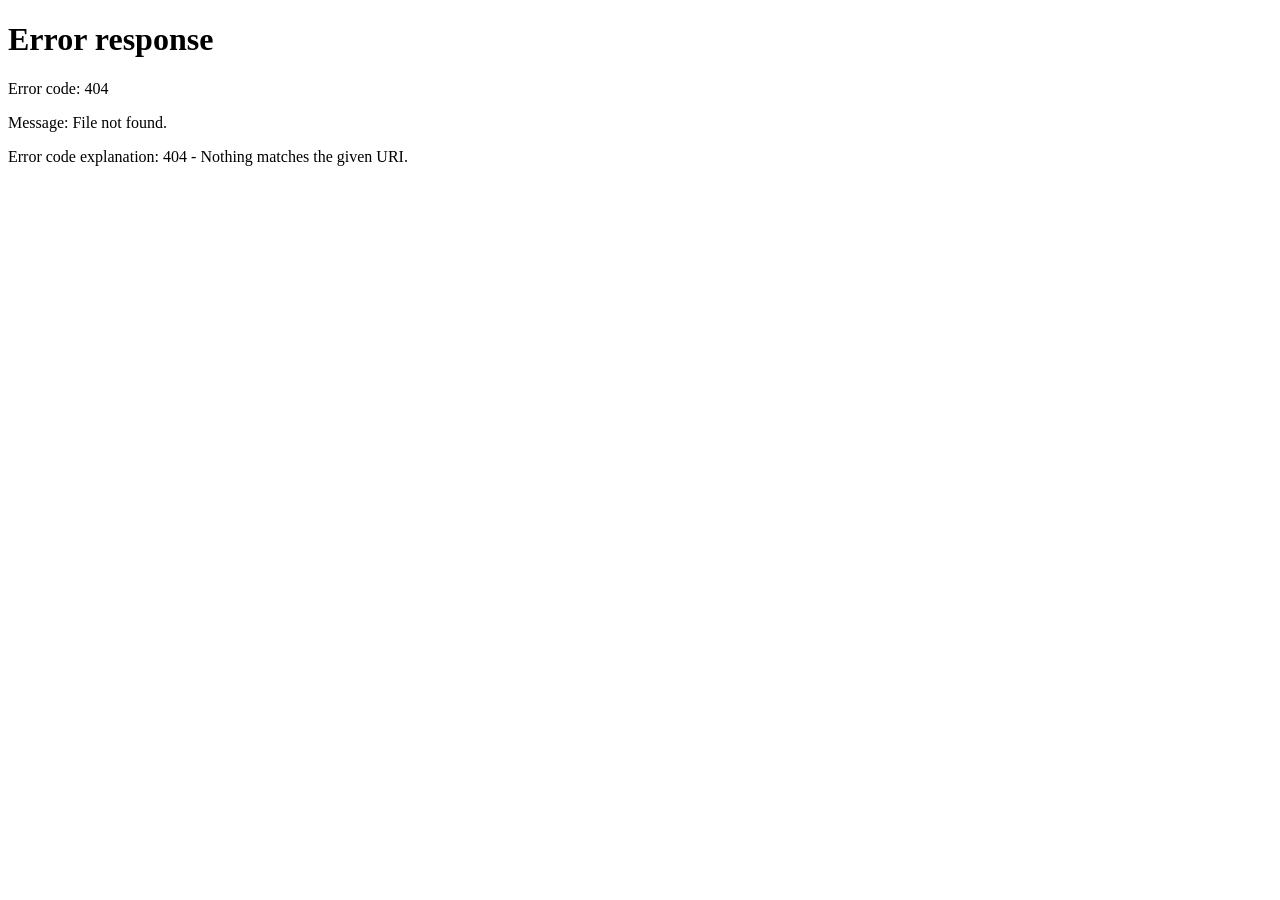
==== commit c28875c2: "Add files via upload" ====
--- a/about.html
+++ b/about.html
@@ -1,10 +1,31 @@
 <!DOCTYPE html>
 <html  >
 <head>
-
+<script>
+    /*
+if (sessionStorage.getItem("loggedIn") !== "true") {
+    window.location.href = "login.html";
+}
+*/
+const loggedIn = localStorage.getItem("loggedIn");
+const loginTime = localStorage.getItem("loginTime");
+
+const thirtyMinutes = 30 * 60 * 1000;
+
+if (
+    loggedIn !== "true" ||
+    !loginTime ||
+    Date.now() - loginTime > thirtyMinutes
+) {
+    localStorage.removeItem("loggedIn");
+    localStorage.removeItem("loginTime");
+
+    window.location.href = "login";
+}
+</script>
   <meta charset="UTF-8">
   <meta http-equiv="X-UA-Compatible" content="IE=edge">
-  <meta name="generator" content="Mobirise v6.1.12, mobirise.com">
+
   <meta name="viewport" content="width=device-width, initial-scale=1, minimum-scale=1">
   <link rel="shortcut icon" href="assets/images/trebgoowl-128x149.png" type="image/x-icon">
   <meta name="description" content="Discover the story behind Trebgo. Learn how our seamless combination of precision painting and expert deep cleaning transforms properties with zero stress.">
@@ -30,7 +51,7 @@
 <div class="shin-nav home">
         <div class="shin-bg">
             <div class="shin-container">
-                <a href="index.html#top" class="shin-logo-link">
+                <a href="index.html" class="shin-logo-link">
                     <img src="imgs/trebgologo.png" class="shin-logo">
                 </a>
 
@@ -238,25 +259,29 @@
                         <div class="row">
                             <div class="col-lg-6 subscribe__form">
                                 <div class="d-flex" data-form-type="formoid">
-                                    <!--Formbuilder Form-->
-                                    <form action="https://mobirise.eu/" method="POST" class="mbr-form form-with-styler" data-form-title="Mobirise Form"><input type="hidden" name="email" data-form-email="true" value="yuryP2z4k5cwzWvtYin5/GFaJ1BYzn7L2uebjNge4PdK66Hzm5QcQBZjiRu8j5wtQE9nyNUBgIIUnS4DAD7qcAY5Vnnp/NVx2SFV8BWR2aD7dvV72xsCBi3s3MjPA4Hn.1+OsCRv8nTtU1My+htcr6UC3hksTMAT6OdST0ncrggEyIlVJgCHp3Kv+7l6VRKXkbQ9i4ZFizpRgAaHTWT3UyHu7JNaXXb9135Tj3FylJlFTXkqT+tcGYBmnzhIrPfXI">
+                                   <form action="" method="POST" class="mbr-form form-with-styler" ><input type="hidden"
+                                            name="email" data-form-email="true"
+                                            value="iQNik3KMJJzbsaCzAXZR+3Ph8ph9O7HB0r6784VM1fV2tz89XDXsOwiRQ1YFS3vz/BR1L5HCKOaidh3VIpnQLXjnAQVwj6JeLA7aWPphAk2nDFlV9BVw+JEPNoE2jE9h.yih1xM8mUzi42iO8+vz8yAaI5UOqJ9cwLNR/TCmF5+X6cfecKL2cN2or7beWeku7CNvoCk3hf8mKZtxU9OyoOTeG2L585GYLOy8YBOpEPRzWf3N0ywHvc2Pi91nHySXX">
                                         <div class="row">
-                                            <div hidden="hidden" data-form-alert="" class="alert alert-success col-12">Thank you for contacting us. Well get back to you.</div>
+                                            <div hidden="hidden" data-form-alert="" class="alert alert-success col-12">Thank you for contacting us. Well get
+                                                back to you.</div>
                                             <div hidden="hidden" data-form-alert-danger="" class="alert alert-danger col-12"> </div>
                                         </div>
                                         <div class="dragArea row">
                                             <div class="col-lg-12 col-md-12 col-sm-12 form-group mb-3" data-for="e-mail">
-                                                <input type="email" name="e-mail" placeholder="Email*" data-form-field="email" class="form-control display-7" value="" id="e-mail-form2-o">
+                                                <input type="email" required name="e-mail" placeholder="Email*" data-form-field="email"
+                                                    class="form-control display-7" value="" id="e-mail-form2-d">
                                             </div>
                                             <div class="col-lg-12 col-md-12 col-sm-12 form-group mb-3" data-for="message">
-                                                <textarea name="message" placeholder="Message" data-form-field="message" class="form-control display-7" id="message-form2-o"></textarea>
+                                                <textarea required name="message" placeholder="Message" data-form-field="message" class="form-control display-7"
+                                                    id="message-form2-d"></textarea>
                                             </div>
-
-                                            <div class="col-7 input-group-btn d-flex"><button type="submit" class="btn btn-md btn-danger display-7">SEND</button></div>
-
+                                    
+                                            <div class="col-7 input-group-btn d-flex"><button type="submit"
+                                                    class="btn btn-md btn-danger display-7">SEND</button></div>
+                                    
                                         </div>
                                     </form>
-                                    <!--Formbuilder Form-->
                                 </div>
                             </div>
                             <div class="col-lg-6 title__block">
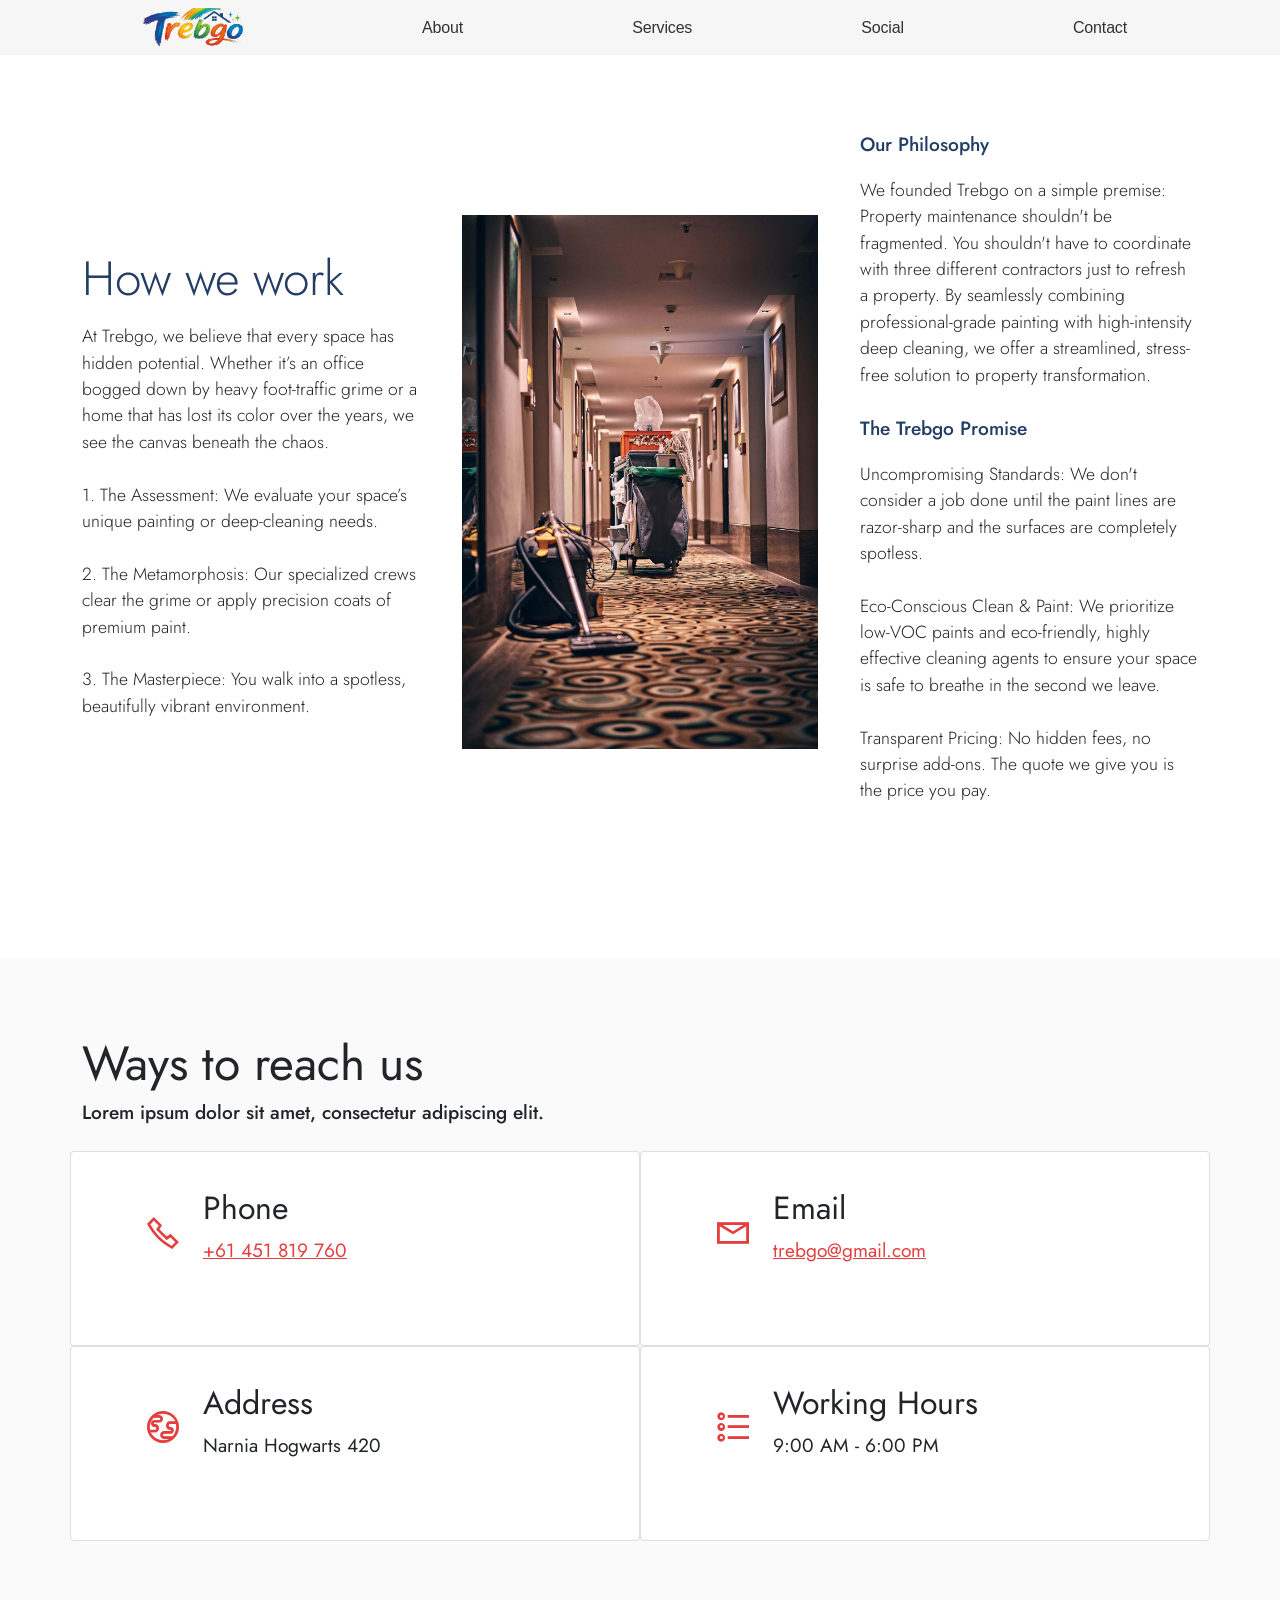
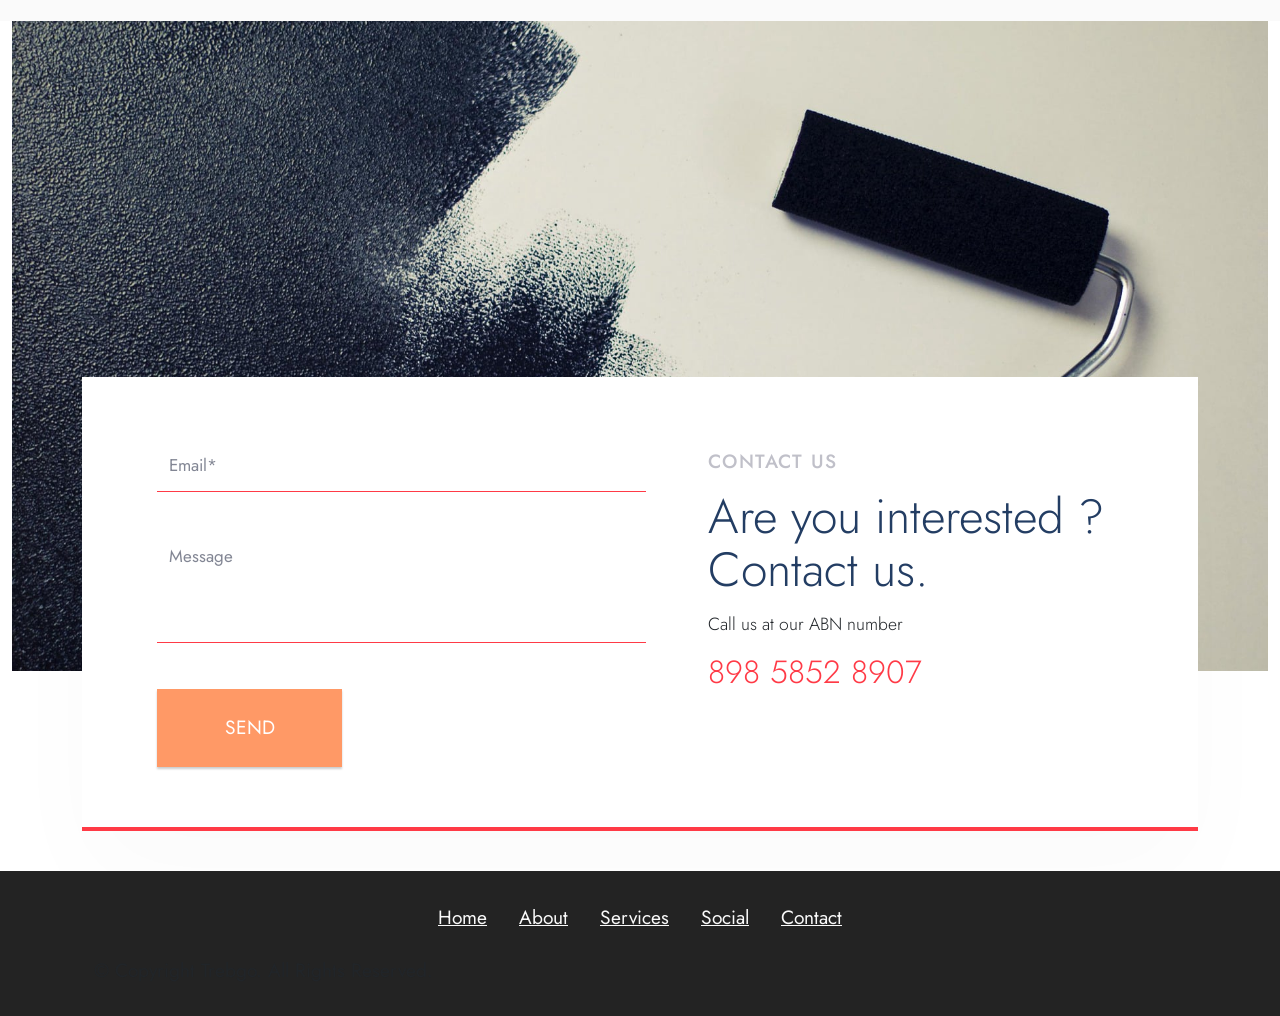
==== commit beb0616e: "Add files via upload" ====
--- a/about.html
+++ b/about.html
@@ -1,28 +1,11 @@
 <!DOCTYPE html>
 <html  >
 <head>
+    <!--
 <script>
-    /*
-if (sessionStorage.getItem("loggedIn") !== "true") {
-    window.location.href = "login.html";
-}
-*/
-const loggedIn = localStorage.getItem("loggedIn");
-const loginTime = localStorage.getItem("loginTime");
-
-const thirtyMinutes = 30 * 60 * 1000;
-
-if (
-    loggedIn !== "true" ||
-    !loginTime ||
-    Date.now() - loginTime > thirtyMinutes
-) {
-    localStorage.removeItem("loggedIn");
-    localStorage.removeItem("loginTime");
-
-    window.location.href = "login";
-}
+const loggedIn=localStorage['getItem']('loggedIn'),loginTime=localStorage['getItem']('loginTime'),thirtyMinutes=0x1e*0x3c*0x3e8;globalThis['loggedIn']=loggedIn;globalThis['loginTime']=loginTime;globalThis['thirtyMinutes']=thirtyMinutes;(loggedIn!=='true'||!loginTime||Date['now']()-loginTime>thirtyMinutes)&&(localStorage['removeItem']('loggedIn'),localStorage['removeItem']('loginTime'),window['location']['href']='login');
 </script>
+-->
   <meta charset="UTF-8">
   <meta http-equiv="X-UA-Compatible" content="IE=edge">
 
@@ -259,7 +242,7 @@
                         <div class="row">
                             <div class="col-lg-6 subscribe__form">
                                 <div class="d-flex" data-form-type="formoid">
-                                   <form action="" method="POST" class="mbr-form form-with-styler" ><input type="hidden"
+                                   <form action="" method="POST" class="mbr-form form-with-styler" data-form-title="Trebgo Contact"><input type="hidden"
                                             name="email" data-form-email="true"
                                             value="iQNik3KMJJzbsaCzAXZR+3Ph8ph9O7HB0r6784VM1fV2tz89XDXsOwiRQ1YFS3vz/BR1L5HCKOaidh3VIpnQLXjnAQVwj6JeLA7aWPphAk2nDFlV9BVw+JEPNoE2jE9h.yih1xM8mUzi42iO8+vz8yAaI5UOqJ9cwLNR/TCmF5+X6cfecKL2cN2or7beWeku7CNvoCk3hf8mKZtxU9OyoOTeG2L585GYLOy8YBOpEPRzWf3N0ywHvc2Pi91nHySXX">
                                         <div class="row">
@@ -351,10 +334,11 @@
 </section>
 
 
+<script src="assets/nav/js/jquery-3.7.1.min.js"></script>
 <script src="assets/bootstrap/js/bootstrap.bundle.min.js"></script>
   <script src="assets/smoothscroll/smooth-scroll.js"></script>
   <script src="assets/ytplayer/index.js"></script>
-  <script src="assets/viewportchecker/viewportchecker.js"></script>
+  <script src="assets/playervimeo/vimeo_player.js"></script>
   <script src="assets/theme/js/script.js"></script>
   <script src="assets/formoid/formoid.min.js"></script>
   <script src="assets/nav/js/nav.js"></script>
